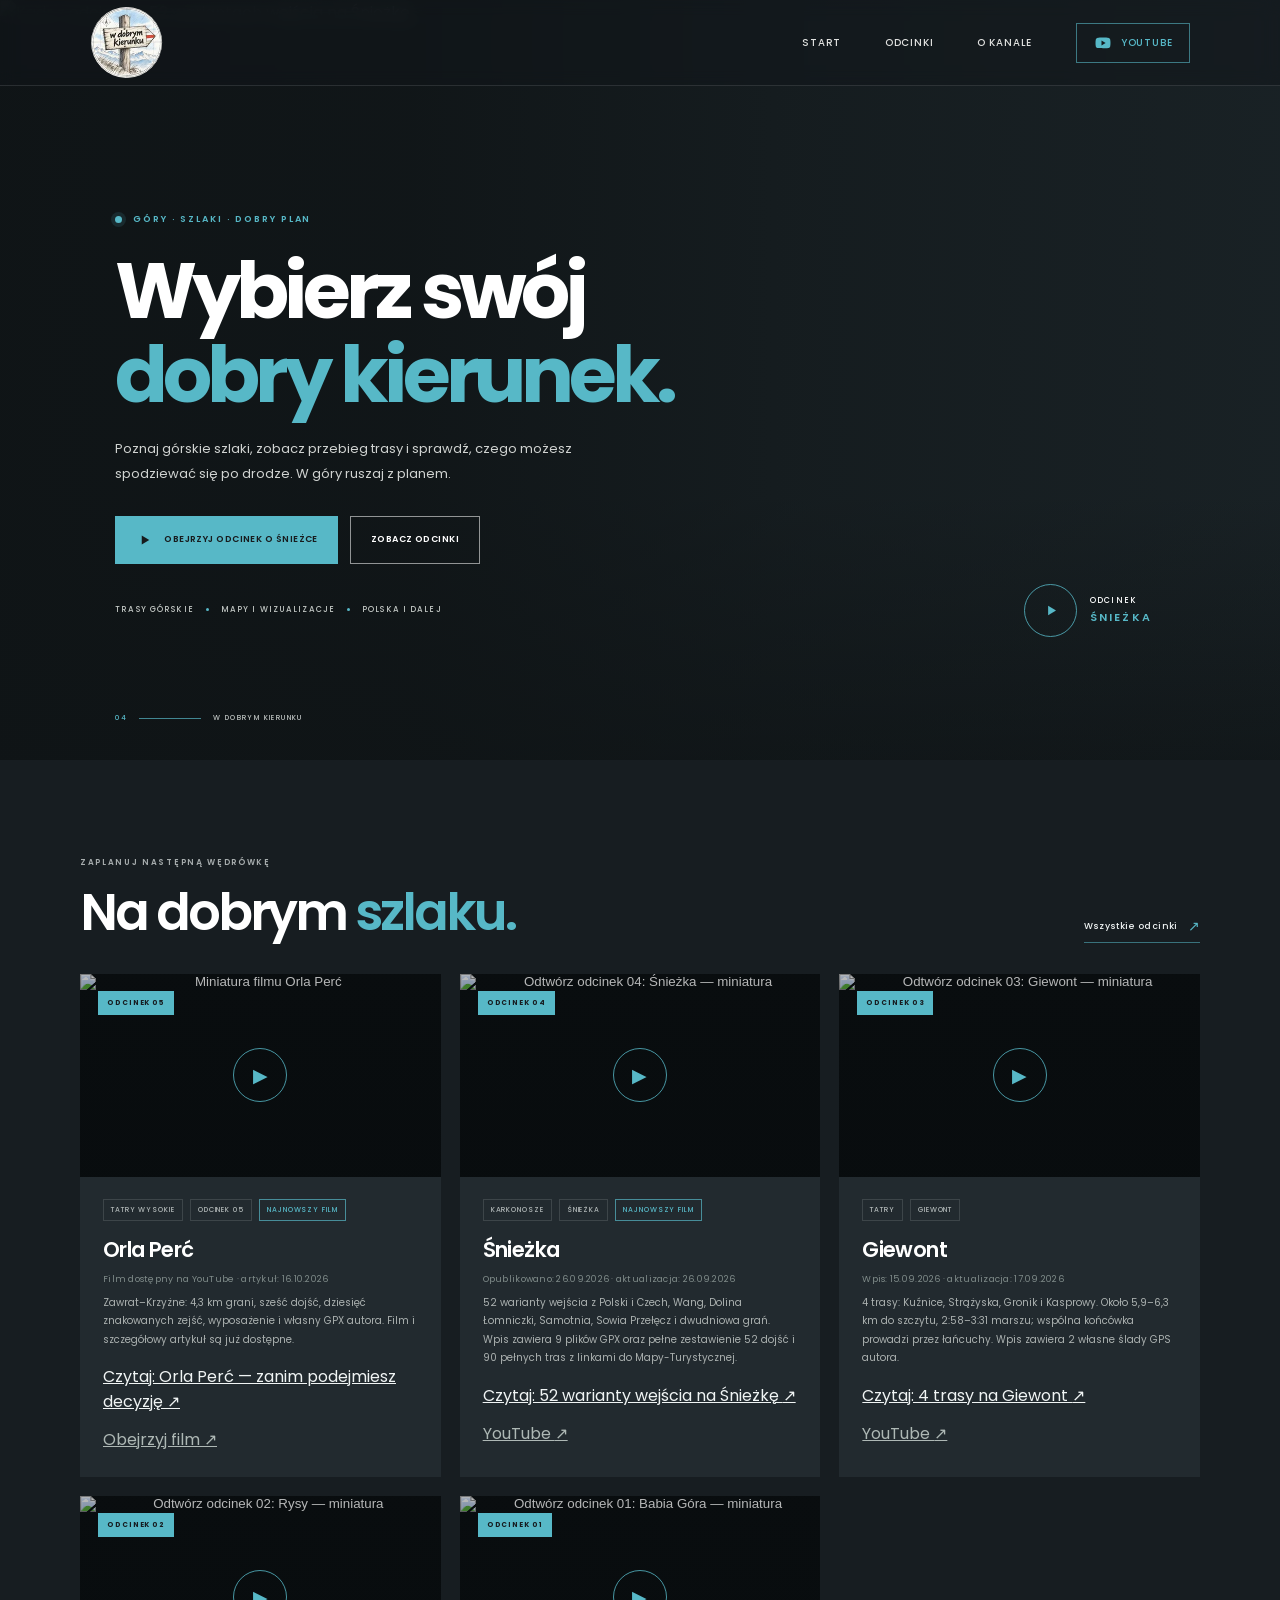
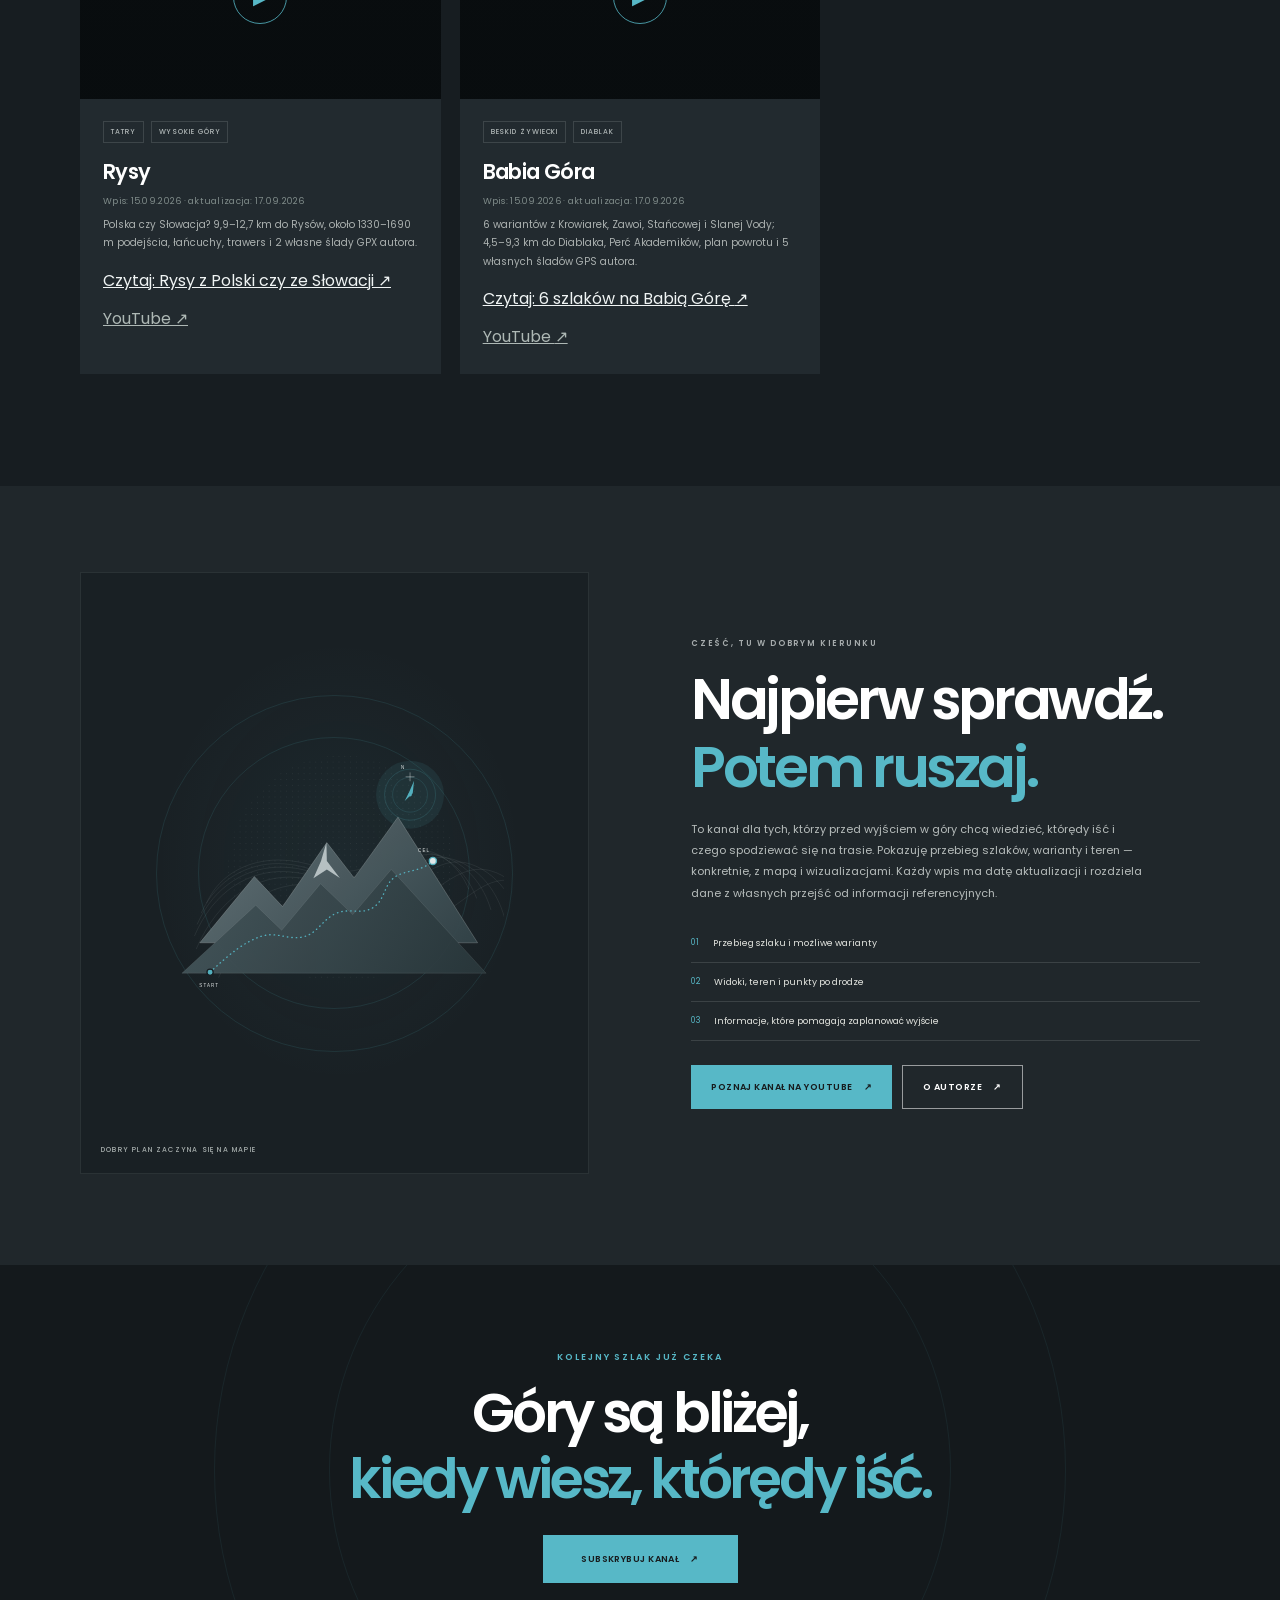
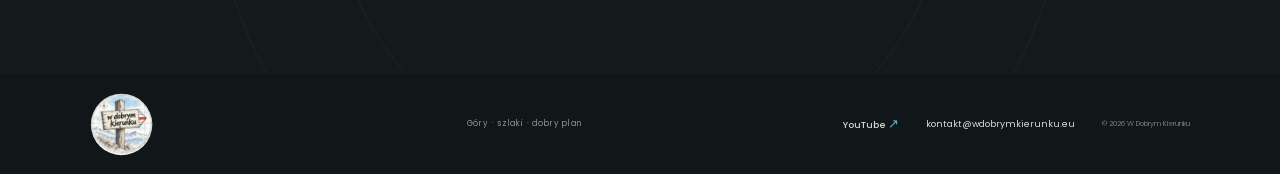
==== site/index.html @ 76eaa76d "Feature published Orla Perc episode on homepage" ====
<!doctype html>
<html lang="pl">
  <head>
    <meta charset="utf-8">
    <meta name="viewport" content="width=device-width, initial-scale=1">
    <meta name="theme-color" content="#171d21">
    <meta name="description" content="W Dobrym Kierunku: górskie szlaki, trasy, mapy 3D i praktyczne planowanie wejść na Babią Górę, Rysy, Giewont i Śnieżkę. Sprawdź czas, przewyższenie i trudność.">
    <meta property="og:type" content="website">
    <meta property="og:title" content="W Dobrym Kierunku — góry zaczynają się od dobrego planu">
    <meta property="og:description" content="Poznaj górskie trasy, zobacz je na mapie i wybierz swój dobry kierunek.">
    <meta property="og:url" content="https://wdobrymkierunku.eu/">
    <meta property="og:image" content="https://img.youtube.com/vi/NL8HK3iBAJo/maxresdefault.jpg">
    <meta property="og:site_name" content="W Dobrym Kierunku">
    <meta property="og:locale" content="pl_PL">
    <link rel="canonical" href="https://wdobrymkierunku.eu/">
    <title>W Dobrym Kierunku — szlaki i górskie trasy</title>
    <link rel="icon" href="assets/wdk-logo.webp" type="image/webp">
    <link rel="preconnect" href="https://fonts.googleapis.com">
    <link rel="preconnect" href="https://fonts.gstatic.com" crossorigin>
    <link href="https://fonts.googleapis.com/css2?family=Poppins:wght@400;500;600;700;800&display=swap" rel="stylesheet">
    <link rel="stylesheet" href="styles.css?v=article-seo-v8">
    <script type="application/ld+json">{"@context":"https://schema.org","@graph":[{"@type":"WebSite","@id":"https://wdobrymkierunku.eu/#website","url":"https://wdobrymkierunku.eu/","name":"W Dobrym Kierunku","description":"Górskie szlaki, trasy, mapy 3D i praktyczne planowanie wejść na Babią Górę, Rysy, Giewont i Śnieżkę.","inLanguage":"pl-PL","publisher":{"@id":"https://wdobrymkierunku.eu/#organization"}},{"@type":"Organization","@id":"https://wdobrymkierunku.eu/#organization","name":"W Dobrym Kierunku","url":"https://wdobrymkierunku.eu/","logo":{"@type":"ImageObject","url":"https://wdobrymkierunku.eu/assets/wdk-logo.webp","width":1200,"height":1200},"sameAs":["https://www.youtube.com/@w.dobrym.kierunku"]},{"@type":"WebPage","@id":"https://wdobrymkierunku.eu/#webpage","url":"https://wdobrymkierunku.eu/","name":"W Dobrym Kierunku — szlaki i górskie trasy","description":"Wybierz górski szlak, porównaj trasę i obejrzyj powiązany odcinek YouTube — od Babiej Góry po Śnieżkę.","inLanguage":"pl-PL","dateModified":"2026-10-16","isPartOf":{"@id":"https://wdobrymkierunku.eu/#website"},"about":{"@id":"https://wdobrymkierunku.eu/#organization"}},{"@type":"ItemList","@id":"https://wdobrymkierunku.eu/#episodes","name":"Odcinki i artykuły W Dobrym Kierunku","numberOfItems":5,"itemListOrder":"https://schema.org/ItemListOrderAscending","itemListElement":[{"@type":"ListItem","position":1,"url":"https://wdobrymkierunku.eu/odcinki/orla-perc.html","item":{"@type":"VideoObject","@id":"https://wdobrymkierunku.eu/odcinki/orla-perc.html#video","name":"Orla Perć – zanim podejmiesz decyzję","description":"Orla Perć od Zawratu do Krzyżnego: dojścia, trudności grani, zejścia i przygotowanie.","thumbnailUrl":"https://img.youtube.com/vi/4hKhfTYWHQ0/maxresdefault.jpg","embedUrl":"https://www.youtube-nocookie.com/embed/4hKhfTYWHQ0","contentUrl":"https://www.youtube.com/watch?v=4hKhfTYWHQ0","inLanguage":"pl-PL","publisher":{"@id":"https://wdobrymkierunku.eu/#organization"}}},{"@type":"ListItem","position":2,"url":"https://wdobrymkierunku.eu/odcinki/sniezka.html","item":{"@type":"VideoObject","@id":"https://wdobrymkierunku.eu/odcinki/sniezka.html#video","name":"Śnieżka: 52 warianty wejścia z Polski i Czech","description":"Porównanie 52 wariantów wejścia na Śnieżkę z Polski i Czech oraz dwudniowej grani ze Szklarskiej Poręby.","thumbnailUrl":"https://img.youtube.com/vi/NL8HK3iBAJo/maxresdefault.jpg","embedUrl":"https://www.youtube-nocookie.com/embed/NL8HK3iBAJo","contentUrl":"https://www.youtube.com/watch?v=NL8HK3iBAJo","uploadDate":"2026-09-26T08:00:21-07:00","inLanguage":"pl-PL","publisher":{"@id":"https://wdobrymkierunku.eu/#organization"}}},{"@type":"ListItem","position":3,"url":"https://wdobrymkierunku.eu/odcinki/giewont.html","item":{"@type":"VideoObject","@id":"https://wdobrymkierunku.eu/odcinki/giewont.html#video","name":"Giewont — cztery trasy na szczyt","description":"Porównanie wejść na Giewont z Kuźnic, Doliny Strążyskiej, Gronika i Kasprowego Wierchu.","thumbnailUrl":"https://img.youtube.com/vi/krOkwWOxbOk/maxresdefault.jpg","embedUrl":"https://www.youtube-nocookie.com/embed/krOkwWOxbOk","contentUrl":"https://www.youtube.com/watch?v=krOkwWOxbOk","uploadDate":"2026-09-12T05:05:16-07:00","inLanguage":"pl-PL","duration":"PT8M26S","publisher":{"@id":"https://wdobrymkierunku.eu/#organization"}}},{"@type":"ListItem","position":4,"url":"https://wdobrymkierunku.eu/odcinki/rysy.html","item":{"@type":"VideoObject","@id":"https://wdobrymkierunku.eu/odcinki/rysy.html#video","name":"Rysy z Polski czy ze Słowacji?","description":"Porównanie polskiego i słowackiego wejścia na Rysy, z łańcuchami, logistyką i trawersem.","thumbnailUrl":"https://img.youtube.com/vi/WBMHq4xDD6U/maxresdefault.jpg","embedUrl":"https://www.youtube-nocookie.com/embed/WBMHq4xDD6U","contentUrl":"https://www.youtube.com/watch?v=WBMHq4xDD6U","uploadDate":"2026-09-05T23:00:36-07:00","inLanguage":"pl-PL","duration":"PT9M8S","publisher":{"@id":"https://wdobrymkierunku.eu/#organization"}}},{"@type":"ListItem","position":5,"url":"https://wdobrymkierunku.eu/odcinki/babia-gora.html","item":{"@type":"VideoObject","@id":"https://wdobrymkierunku.eu/odcinki/babia-gora.html#video","name":"Babia Góra — sześć wejść na Diablak","description":"Porównanie sześciu wariantów wejścia na Babią Górę, z Percią Akademików, parkingami i śladami GPS.","thumbnailUrl":"https://img.youtube.com/vi/hs5wtevaPq4/maxresdefault.jpg","embedUrl":"https://www.youtube-nocookie.com/embed/hs5wtevaPq4","contentUrl":"https://www.youtube.com/watch?v=hs5wtevaPq4","uploadDate":"2026-08-28T23:42:47-07:00","inLanguage":"pl-PL","duration":"PT8M26S","publisher":{"@id":"https://wdobrymkierunku.eu/#organization"}}}]}]}</script>
    <link rel="alternate" type="text/plain" href="llms.txt" title="Informacje dla narzędzi AI">
    <link rel="alternate" type="application/atom+xml" href="https://wdobrymkierunku.eu/feed.xml" title="W Dobrym Kierunku — nowe wpisy">
</head>
  <body>
    <a class="skip-link" href="#main">Przejdź do treści</a>

    <header class="site-header">
      <a class="brand" href="#top" aria-label="W Dobrym Kierunku — strona główna">
        <img src="assets/wdk-logo.webp" width="74" height="74" alt="Logo W Dobrym Kierunku">
      </a>
      <nav class="main-nav" aria-label="Nawigacja główna">
        <a href="#top">Start</a>
        <a href="#odcinki">Odcinki</a>
        <a href="#o-kanale">O kanale</a>
        <a class="nav-cta" href="https://www.youtube.com/@w.dobrym.kierunku" target="_blank" rel="noopener noreferrer">
          <svg viewBox="0 0 24 24" aria-hidden="true"><path d="M21.6 7.2a2.9 2.9 0 0 0-2-2C17.8 4.7 12 4.7 12 4.7s-5.8 0-7.6.5a2.9 2.9 0 0 0-2 2A30.3 30.3 0 0 0 2 12a30.3 30.3 0 0 0 .4 4.8 2.9 2.9 0 0 0 2 2c1.8.5 7.6.5 7.6.5s5.8 0 7.6-.5a2.9 2.9 0 0 0 2-2A30.3 30.3 0 0 0 22 12a30.3 30.3 0 0 0-.4-4.8ZM10 15.2V8.8l5.5 3.2-5.5 3.2Z"/></svg>
          <span>YouTube</span>
        </a>
      </nav>
    </header>

    <main id="main">
      <section class="hero" id="top" aria-labelledby="hero-title">
        <img class="hero-image" src="https://img.youtube.com/vi/NL8HK3iBAJo/maxresdefault.jpg" width="1920" height="1080" alt="Kadr z odcinka o 52 wariantach wejścia na Śnieżkę" fetchpriority="high">
        <div class="hero-shade" aria-hidden="true"></div>
        <div class="hero-content">
          <p class="eyebrow"><span class="live-dot"></span> GÓRY · SZLAKI · DOBRY PLAN</p>
          <h1 id="hero-title">Wybierz swój<br><em>dobry kierunek.</em></h1>
          <p class="hero-copy">Poznaj górskie szlaki, zobacz przebieg trasy i sprawdź, czego możesz spodziewać się po drodze. W góry ruszaj z planem.</p>
          <div class="hero-actions">
            <a class="button button-primary" href="https://youtu.be/NL8HK3iBAJo" target="_blank" rel="noopener noreferrer">
              <svg viewBox="0 0 24 24" aria-hidden="true"><path d="m9 6 10 6-10 6V6Z"/></svg>
              Obejrzyj odcinek o Śnieżce
            </a>
            <a class="button button-outline" href="#odcinki">Zobacz odcinki</a>
          </div>
          <div class="hero-meta" aria-label="Tematy kanału">
            <span>TRASY GÓRSKIE</span><i></i><span>MAPY I WIZUALIZACJE</span><i></i><span>POLSKA I DALEJ</span>
          </div>
        </div>
        <a class="hero-watch" href="https://youtu.be/NL8HK3iBAJo" target="_blank" rel="noopener noreferrer" aria-label="Odtwórz odcinek o Śnieżce na YouTube">
          <span class="watch-ring"><svg viewBox="0 0 24 24" aria-hidden="true"><path d="m9 6 10 6-10 6V6Z"/></svg></span>
          <span>ODCINEK<br><strong>ŚNIEŻKA</strong></span>
        </a>
        <div class="hero-index"><span>04</span><b></b><span>W DOBRYM KIERUNKU</span></div>
      </section>

      <section class="episodes section-wrap" id="odcinki" aria-labelledby="episodes-title">
        <div class="section-heading">
          <div>
            <p class="eyebrow eyebrow-muted">ZAPLANUJ NASTĘPNĄ WĘDRÓWKĘ</p>
            <h2 id="episodes-title">Na dobrym <em>szlaku.</em></h2>
          </div>
          <a class="text-link" href="https://www.youtube.com/@w.dobrym.kierunku/videos" target="_blank" rel="noopener noreferrer">Wszystkie odcinki <span aria-hidden="true">↗</span></a>
        </div>
        <div class="episode-grid">
          <article class="episode-card">
            <div class="episode-player">
              <button class="video-poster" type="button" data-video-id="4hKhfTYWHQ0" aria-label="Odtwórz odcinek 05: Orla Perć"><img src="https://img.youtube.com/vi/4hKhfTYWHQ0/hqdefault.jpg" width="480" height="270" loading="lazy" alt="Miniatura filmu Orla Perć"><span class="video-poster-play" aria-hidden="true">▶</span></button><span class="episode-number">ODCINEK 05</span>
            </div>
            <div class="episode-info">
              <div class="episode-tags"><span>TATRY WYSOKIE</span><span>ODCINEK 05</span><span class="episode-new">NAJNOWSZY FILM</span></div>
              <h3>Orla Perć</h3>
              <p class="episode-date">Film dostępny na YouTube · artykuł: 16.10.2026</p>
              <p>Zawrat–Krzyżne: 4,3 km grani, sześć dojść, dziesięć znakowanych zejść, wyposażenie i własny GPX autora. Film i szczegółowy artykuł są już dostępne.</p>
              <div class="episode-links"><a href="odcinki/orla-perc.html">Czytaj: Orla Perć — zanim podejmiesz decyzję <span aria-hidden="true">↗</span></a><a class="episode-watch-link" href="https://youtu.be/4hKhfTYWHQ0" target="_blank" rel="noopener noreferrer">Obejrzyj film ↗</a></div>
            </div>
          </article>

<article class="episode-card">
            <div class="episode-player">
              <button class="video-poster" type="button" data-video-id="NL8HK3iBAJo" aria-label="Odtwórz odcinek 04: Śnieżka"><img src="https://img.youtube.com/vi/NL8HK3iBAJo/hqdefault.jpg" width="480" height="270" alt="Odtwórz odcinek 04: Śnieżka — miniatura"><span class="video-poster-play" aria-hidden="true">▶</span></button>
              <span class="episode-number">ODCINEK 04</span>
            </div>
            <div class="episode-info">
              <div class="episode-tags"><span>KARKONOSZE</span><span>ŚNIEŻKA</span><span class="episode-new">NAJNOWSZY FILM</span></div>
              <h3>Śnieżka</h3>
              <p class="episode-date">Opublikowano: 26.09.2026 · aktualizacja: 26.09.2026</p>
              <p>52 warianty wejścia z Polski i Czech, Wang, Dolina Łomniczki, Samotnia, Sowia Przełęcz i dwudniowa grań. Wpis zawiera 9 plików GPX oraz pełne zestawienie 52 dojść i 90 pełnych tras z linkami do Mapy-Turystycznej.</p>
              <div class="episode-links"><a href="odcinki/sniezka.html">Czytaj: 52 warianty wejścia na Śnieżkę <span aria-hidden="true">↗</span></a><a class="episode-watch-link" href="https://youtu.be/NL8HK3iBAJo" target="_blank" rel="noopener noreferrer">YouTube <span aria-hidden="true">↗</span></a></div>
            </div>
          </article>

          <article class="episode-card">
            <div class="episode-player">
              <button class="video-poster" type="button" data-video-id="krOkwWOxbOk" aria-label="Odtwórz odcinek 03: Giewont"><img src="https://img.youtube.com/vi/krOkwWOxbOk/hqdefault.jpg" width="480" height="270" alt="Odtwórz odcinek 03: Giewont — miniatura"><span class="video-poster-play" aria-hidden="true">▶</span></button>
              <span class="episode-number">ODCINEK 03</span>
            </div>
            <div class="episode-info">
              <div class="episode-tags"><span>TATRY</span><span>GIEWONT</span></div>
              <h3>Giewont</h3>
              <p class="episode-date">Wpis: 15.09.2026 · aktualizacja: 17.09.2026</p>
              <p>4 trasy: Kuźnice, Strążyska, Gronik i Kasprowy. Około 5,9–6,3 km do szczytu, 2:58–3:31 marszu; wspólna końcówka prowadzi przez łańcuchy. Wpis zawiera 2 własne ślady GPS autora.</p>
              <div class="episode-links"><a href="odcinki/giewont.html">Czytaj: 4 trasy na Giewont <span aria-hidden="true">↗</span></a><a class="episode-watch-link" href="https://youtu.be/krOkwWOxbOk" target="_blank" rel="noopener noreferrer">YouTube <span aria-hidden="true">↗</span></a></div>
            </div>
          </article>
          <article class="episode-card">
            <div class="episode-player">
              <button class="video-poster" type="button" data-video-id="WBMHq4xDD6U" aria-label="Odtwórz odcinek 02: Rysy"><img src="https://img.youtube.com/vi/WBMHq4xDD6U/hqdefault.jpg" width="480" height="270" alt="Odtwórz odcinek 02: Rysy — miniatura"><span class="video-poster-play" aria-hidden="true">▶</span></button>
              <span class="episode-number">ODCINEK 02</span>
            </div>
            <div class="episode-info">
              <div class="episode-tags"><span>TATRY</span><span>WYSOKIE GÓRY</span></div>
              <h3>Rysy</h3>
              <p class="episode-date">Wpis: 15.09.2026 · aktualizacja: 17.09.2026</p>
              <p>Polska czy Słowacja? 9,9–12,7 km do Rysów, około 1330–1690 m podejścia, łańcuchy, trawers i 2 własne ślady GPX autora.</p>
              <div class="episode-links"><a href="odcinki/rysy.html">Czytaj: Rysy z Polski czy ze Słowacji <span aria-hidden="true">↗</span></a><a class="episode-watch-link" href="https://youtu.be/WBMHq4xDD6U" target="_blank" rel="noopener noreferrer">YouTube <span aria-hidden="true">↗</span></a></div>
            </div>
          </article>
          <article class="episode-card">
            <div class="episode-player">
              <button class="video-poster" type="button" data-video-id="hs5wtevaPq4" aria-label="Odtwórz odcinek 01: Babia Góra"><img src="https://img.youtube.com/vi/hs5wtevaPq4/hqdefault.jpg" width="480" height="270" alt="Odtwórz odcinek 01: Babia Góra — miniatura"><span class="video-poster-play" aria-hidden="true">▶</span></button>
              <span class="episode-number">ODCINEK 01</span>
            </div>
            <div class="episode-info">
              <div class="episode-tags"><span>BESKID ŻYWIECKI</span><span>DIABLAK</span></div>
              <h3>Babia Góra</h3>
              <p class="episode-date">Wpis: 15.09.2026 · aktualizacja: 17.09.2026</p>
              <p>6 wariantów z Krowiarek, Zawoi, Stańcowej i Slanej Vody; 4,5–9,3 km do Diablaka, Perć Akademików, plan powrotu i 5 własnych śladów GPS autora.</p>
              <div class="episode-links"><a href="odcinki/babia-gora.html">Czytaj: 6 szlaków na Babią Górę <span aria-hidden="true">↗</span></a><a class="episode-watch-link" href="https://youtu.be/hs5wtevaPq4" target="_blank" rel="noopener noreferrer">YouTube <span aria-hidden="true">↗</span></a></div>
            </div>
          </article>
        </div>
      </section>

      <section class="about" id="o-kanale" aria-labelledby="about-title">
        <div class="about-inner section-wrap">
          <div class="about-art" aria-hidden="true">
            <img src="assets/hero-map.svg" width="600" height="600" alt="Schemat mapy górskiej z kierunkiem trasy">
            <span class="art-caption">DOBRY PLAN ZACZYNA SIĘ NA MAPIE</span>
          </div>
          <div class="about-copy">
            <p class="eyebrow eyebrow-muted">CZEŚĆ, TU W DOBRYM KIERUNKU</p>
            <h2 id="about-title">Najpierw sprawdź.<br><em>Potem ruszaj.</em></h2>
            <p>To kanał dla tych, którzy przed wyjściem w góry chcą wiedzieć, którędy iść i czego spodziewać się na trasie. Pokazuję przebieg szlaków, warianty i teren — konkretnie, z mapą i wizualizacjami. Każdy wpis ma datę aktualizacji i rozdziela dane z własnych przejść od informacji referencyjnych.</p>
            <ul class="about-points">
              <li><span>01</span> Przebieg szlaku i możliwe warianty</li>
              <li><span>02</span> Widoki, teren i punkty po drodze</li>
              <li><span>03</span> Informacje, które pomagają zaplanować wyjście</li>
            </ul>
            <div class="about-actions"><a class="button button-primary" href="https://www.youtube.com/@w.dobrym.kierunku" target="_blank" rel="noopener noreferrer">Poznaj kanał na YouTube <span aria-hidden="true">↗</span></a><a class="button button-outline" href="autor.html">O autorze <span aria-hidden="true">↗</span></a></div>
          </div>
        </div>
      </section>

      <section class="closing" aria-labelledby="closing-title">
        <div class="closing-inner">
          <p class="eyebrow">KOLEJNY SZLAK JUŻ CZEKA</p>
          <h2 id="closing-title">Góry są bliżej,<br><em>kiedy wiesz, którędy iść.</em></h2>
          <a class="button button-primary" href="https://www.youtube.com/@w.dobrym.kierunku" target="_blank" rel="noopener noreferrer">Subskrybuj kanał <span aria-hidden="true">↗</span></a>
        </div>
      </section>
    </main>

    <footer class="site-footer">
      <a class="brand brand-footer" href="#top" aria-label="W Dobrym Kierunku — do góry strony">
        <img src="assets/wdk-logo.webp" width="64" height="64" alt="Logo W Dobrym Kierunku">
      </a>
      <p>Góry · szlaki · dobry plan</p>
      <a class="footer-channel" href="https://www.youtube.com/@w.dobrym.kierunku" target="_blank" rel="noopener noreferrer">YouTube <span aria-hidden="true">↗</span></a>
      <a class="footer-contact" href="mailto:kontakt@wdobrymkierunku.eu">kontakt@wdobrymkierunku.eu</a>
      <span class="copyright">© 2026 W Dobrym Kierunku</span>
    </footer>
  <script>
document.querySelectorAll('.video-poster').forEach(function (poster) {
  poster.addEventListener('click', function () {
    var id = poster.getAttribute('data-video-id');
    var iframe = document.createElement('iframe');
    iframe.src = 'https://www.youtube-nocookie.com/embed/' + id + '?autoplay=1';
    iframe.title = poster.getAttribute('aria-label') || 'Odtwarzacz YouTube';
    iframe.loading = 'eager';
    iframe.referrerPolicy = 'strict-origin-when-cross-origin';
    iframe.allow = 'accelerometer; autoplay; clipboard-write; encrypted-media; gyroscope; picture-in-picture; web-share';
    iframe.allowFullscreen = true;
    poster.replaceWith(iframe);
    iframe.focus();
  });
});
</script>
</body>
</html>
---- site/styles.css ----
:root {
  color-scheme: dark;
  --night: #171d21;
  --night-soft: #1e252a;
  --night-card: #222a2f;
  --accent: #57B8C7;
  --accent-rgb: 87, 184, 199;
  --paper: #F0F4F4;
  --muted: #a3aaab;
  --line: rgba(240, 244, 244, .13);
  --font: 'Poppins', 'Avenir Next', Avenir, 'Segoe UI', Arial, sans-serif;
}

* { box-sizing: border-box; }
html { scroll-behavior: smooth; }
body { margin: 0; background: var(--night); color: var(--paper); font-family: var(--font); -webkit-font-smoothing: antialiased; }
a { color: inherit; }
svg { display: block; }
img { display: block; max-width: 100%; }
h1, h2, h3, p { margin-top: 0; }
.skip-link { position: absolute; z-index: 20; top: 10px; left: 10px; padding: 12px 16px; transform: translateY(-160%); background: var(--paper); color: var(--night); }
.skip-link:focus { transform: translateY(0); }
.site-header { position: absolute; z-index: 5; top: 0; right: 0; left: 0; display: flex; align-items: center; justify-content: space-between; height: 86px; padding: 0 clamp(24px, 7vw, 112px); border-bottom: 1px solid rgba(255,255,255,.11); background: rgba(18, 23, 26, .43); backdrop-filter: blur(8px); }
.brand { display: inline-flex; align-items: center; gap: 0; color: var(--paper); font-size: 10px; font-weight: 600; letter-spacing: .14em; line-height: 1.35; text-decoration: none; }
.brand img { width: 74px; height: 74px; object-fit: contain; clip-path: circle(48% at 50% 50%); }
.brand strong { display: block; color: var(--accent); font-size: 12px; letter-spacing: .17em; }
.main-nav { display: flex; align-items: center; gap: clamp(22px, 3.4vw, 53px); font-size: 10px; font-weight: 500; letter-spacing: .08em; text-transform: uppercase; }
.main-nav > a:not(.nav-cta) { color: #e0e1df; text-decoration: none; transition: color .18s ease; }
.main-nav > a:not(.nav-cta):hover, .footer-channel:hover { color: var(--accent); }
.nav-cta { display: inline-flex; min-height: 40px; align-items: center; justify-content: center; gap: 9px; padding: 0 17px; border: 1px solid rgba(var(--accent-rgb),.6); color: var(--accent); text-decoration: none; transition: color .18s ease, background .18s ease; }
.nav-cta:hover { background: var(--accent); color: var(--night); }
.nav-cta svg { width: 18px; fill: currentColor; }
.hero { position: relative; display: flex; min-height: min(760px, 100svh); align-items: center; overflow: hidden; padding: 130px clamp(24px, 9vw, 144px) 95px; background: #1b2428; }
.hero-image { position: absolute; inset: 0; width: 100%; height: 100%; object-fit: cover; object-position: center 43%; }
.hero-shade { position: absolute; inset: 0; background: linear-gradient(90deg, rgba(15,20,22,.97) 0%, rgba(15,20,22,.88) 32%, rgba(15,20,22,.48) 62%, rgba(15,20,22,.18) 100%), linear-gradient(0deg, rgba(15,20,22,.72) 0%, transparent 35%); }
.hero-content { position: relative; z-index: 1; width: min(670px, 76vw); padding-top: 33px; }
.eyebrow { display: flex; align-items: center; gap: 11px; margin: 0 0 21px; color: var(--accent); font-size: 9px; font-weight: 600; letter-spacing: .21em; line-height: 1.7; text-transform: uppercase; }
.live-dot { width: 7px; height: 7px; border-radius: 50%; background: var(--accent); box-shadow: 0 0 0 4px rgba(var(--accent-rgb),.13); }
.hero h1 { margin: 0 0 20px; color: #fff; font-size: clamp(46px, 6.1vw, 82px); font-weight: 700; letter-spacing: -.065em; line-height: 1.08; }
h1 em, h2 em { color: var(--accent); font-style: normal; }
.hero-copy { max-width: 500px; margin: 0; color: #d0d3d1; font-size: 13px; font-weight: 400; line-height: 1.9; }
.hero-actions { display: flex; flex-wrap: wrap; align-items: center; gap: 12px; margin-top: 29px; }
.button { display: inline-flex; min-height: 48px; align-items: center; justify-content: center; gap: 11px; padding: 0 20px; font-size: 9px; font-weight: 600; letter-spacing: .05em; text-decoration: none; text-transform: uppercase; transition: background .2s ease, color .2s ease, border-color .2s ease, transform .2s ease; }
.button:hover { transform: translateY(-2px); }
.button-primary { background: var(--accent); color: #171b1d; }
.button-primary:hover { background: #7CCDD6; }
.button svg { width: 18px; fill: currentColor; }
.button-outline { border: 1px solid rgba(255,255,255,.54); color: #fff; }
.button-outline:hover { border-color: var(--accent); color: var(--accent); }
.hero-meta { display: flex; flex-wrap: wrap; align-items: center; gap: 12px; margin-top: 40px; color: #c1c6c3; font-size: 8px; font-weight: 500; letter-spacing: .14em; }
.hero-meta i { width: 3px; height: 3px; border-radius: 50%; background: var(--accent); }
.hero-watch { position: absolute; z-index: 1; right: clamp(42px, 10vw, 158px); bottom: 123px; display: flex; align-items: center; gap: 13px; color: #fff; font-size: 8px; font-weight: 500; letter-spacing: .16em; line-height: 1.7; text-decoration: none; }
.hero-watch strong { color: var(--accent); font-size: 11px; font-weight: 600; letter-spacing: .2em; }
.watch-ring { display: grid; width: 53px; height: 53px; place-items: center; border: 1px solid rgba(var(--accent-rgb),.8); border-radius: 50%; color: var(--accent); transition: background .18s ease, color .18s ease; }
.hero-watch:hover .watch-ring { background: var(--accent); color: var(--night); }
.watch-ring svg { width: 19px; fill: currentColor; }
.hero-index { position: absolute; right: clamp(24px, 7vw, 112px); bottom: 37px; left: clamp(24px, 9vw, 144px); display: flex; align-items: center; gap: 12px; color: #bbc0be; font-size: 7px; font-weight: 500; letter-spacing: .2em; }
.hero-index span:first-child { color: var(--accent); }
.hero-index b { width: 62px; height: 1px; background: rgba(var(--accent-rgb),.7); }
.section-wrap { width: min(1120px, calc(100% - 48px)); margin: 0 auto; }
.episodes { padding-top: 96px; padding-bottom: 112px; }
.section-heading { display: flex; align-items: flex-end; justify-content: space-between; gap: 28px; margin-bottom: 31px; }
.eyebrow-muted { margin-bottom: 12px; color: #a7adae; font-size: 8px; }
.section-heading h2, .about-copy h2, .closing h2 { margin: 0; color: #fff; font-size: clamp(34px, 4vw, 54px); font-weight: 600; letter-spacing: -.06em; line-height: 1.2; }
.text-link { display: inline-flex; align-items: center; gap: 10px; padding-bottom: 5px; border-bottom: 1px solid rgba(var(--accent-rgb),.55); color: var(--paper); font-size: 9px; font-weight: 500; letter-spacing: .04em; text-decoration: none; white-space: nowrap; }
.text-link span { color: var(--accent); font-size: 14px; }
.episode-grid { display: grid; grid-template-columns: repeat(3, minmax(0, 1fr)); gap: 19px; }
.episode-card { overflow: hidden; background: var(--night-card); }
.episode-player { position: relative; overflow: hidden; aspect-ratio: 16 / 9; background: #090d0f; }
.episode-player iframe { position: absolute; inset: 0; width: 100%; height: 100%; border: 0; }
.episode-number { position: absolute; z-index: 1; top: 17px; left: 18px; padding: 7px 9px; background: var(--accent); color: var(--night); font-size: 7px; font-weight: 700; letter-spacing: .13em; pointer-events: none; }
.episode-info { padding: 22px 23px 25px; }
.episode-tags { display: flex; flex-wrap: wrap; gap: 7px; }
.episode-tags span { padding: 5px 7px; border: 1px solid var(--line); color: #aeb5b5; font-size: 7px; font-weight: 500; letter-spacing: .13em; }
.episode-info h3 { margin: 13px 0 6px; color: #fff; font-size: 21px; font-weight: 600; letter-spacing: -.03em; }
.episode-info p { max-width: 440px; margin: 0; color: #abb1b0; font-size: 10px; line-height: 1.85; }
.episode-info > a { display: inline-flex; align-items: center; gap: 7px; margin-top: 15px; color: var(--accent); font-size: 8px; font-weight: 600; letter-spacing: .11em; text-decoration: none; text-transform: uppercase; }
.episode-info > a span { font-size: 14px; }
.about { padding: 86px 0 91px; background: #20272b; }
.about-inner { display: grid; grid-template-columns: 1fr 1fr; align-items: center; gap: clamp(40px, 8vw, 112px); }
.about-art { position: relative; display: grid; min-height: 370px; place-items: center; overflow: hidden; border: 1px solid rgba(240,244,244,.08); background: radial-gradient(ellipse at 51% 48%, rgba(var(--accent-rgb),.06), transparent 50%), #192024; }
.about-art::before, .about-art::after { position: absolute; width: 355px; height: 355px; border: 1px solid rgba(var(--accent-rgb),.12); border-radius: 50%; content: ''; }
.about-art::after { width: 270px; height: 270px; }
.about-art img { position: relative; z-index: 1; width: min(82%, 340px); opacity: .94; }
.art-caption { position: absolute; z-index: 2; bottom: 18px; left: 20px; color: #a6adac; font-size: 7px; font-weight: 500; letter-spacing: .17em; }
.about-copy > .eyebrow { margin-bottom: 16px; }
.about-copy h2 { margin-bottom: 17px; font-size: clamp(36px, 4.4vw, 57px); }
.about-copy > p:not(.eyebrow) { max-width: 460px; margin: 0; color: #b6bcbb; font-size: 11px; line-height: 1.95; }
.about-points { display: grid; gap: 0; margin: 20px 0 24px; padding: 0; list-style: none; }
.about-points li { display: flex; align-items: center; gap: 13px; min-height: 39px; border-bottom: 1px solid var(--line); color: #e3e5e0; font-size: 9px; }
.about-points li span { color: var(--accent); font-size: 8px; letter-spacing: .1em; }
.about-copy .button { min-height: 44px; }
.closing { position: relative; overflow: hidden; padding: 85px 24px 91px; background: #14191c; text-align: center; }
.closing::before, .closing::after { position: absolute; top: 50%; left: 50%; width: min(850px, 90vw); height: min(850px, 90vw); border: 1px solid rgba(var(--accent-rgb),.08); border-radius: 50%; content: ''; transform: translate(-50%, -50%); }
.closing::after { width: min(620px, 70vw); height: min(620px, 70vw); }
.closing-inner { position: relative; z-index: 1; display: flex; flex-direction: column; align-items: center; }
.closing .eyebrow { justify-content: center; margin-bottom: 15px; }
.closing h2 { margin: 0 0 23px; font-size: clamp(34px, 4.3vw, 57px); }
.closing .button { min-width: 195px; }
.site-footer { display: grid; grid-template-columns: 1fr 1fr auto auto auto; align-items: center; gap: 27px; min-height: 97px; padding: 18px clamp(24px, 7vw, 112px); background: #111619; }
.brand-footer img { width: 64px; height: 64px; }

.brand-footer strong { font-size: 9px; }
.site-footer > p { margin: 0; color: #8d9595; font-size: 8px; letter-spacing: .1em; }
.footer-channel { color: #d9dcda; font-size: 9px; font-weight: 500; text-decoration: none; transition: color .18s ease; }
.footer-channel span { color: var(--accent); font-size: 13px; }
.footer-contact { color: #d9dcda; font-size: 9px; text-decoration: none; overflow-wrap: anywhere; transition: color .18s ease; }
.footer-contact:hover { color: var(--accent); }
.copyright { color: #727a7a; font-size: 7px; white-space: nowrap; }
:focus-visible { outline: 2px solid var(--accent); outline-offset: 4px; }

@media (max-width: 760px) {
  .site-header { height: 75px; padding-right: 22px; padding-left: 22px; }
  .brand { gap: 0; font-size: 0; }
  .brand img { width: 60px; height: 60px; }
  
  .main-nav { gap: 15px; font-size: 8px; }
  .nav-cta { min-height: 35px; gap: 5px; padding: 0 9px; }
  .nav-cta svg { width: 15px; }
  .hero { min-height: 690px; align-items: flex-end; padding: 130px 25px 108px; }
  .hero-image { object-position: 61% center; }
  .hero-shade { background: linear-gradient(90deg, rgba(15,20,22,.88), rgba(15,20,22,.25)), linear-gradient(0deg, rgba(15,20,22,.94) 0%, rgba(15,20,22,.65) 44%, rgba(15,20,22,.08) 100%); }
  .hero-content { width: 100%; padding-top: 0; }
  .hero h1 { font-size: clamp(43px, 10vw, 68px); }
  .hero-copy { max-width: 460px; font-size: 11px; }
  .hero-actions { margin-top: 23px; }
  .hero-meta { gap: 8px; margin-top: 29px; font-size: 6px; }
  .hero-watch { right: 28px; bottom: 83px; font-size: 6px; }
  .watch-ring { width: 43px; height: 43px; }
  .hero-index { right: 24px; bottom: 27px; left: 24px; }
  .episodes { padding-top: 71px; padding-bottom: 79px; }
  .episode-grid { grid-template-columns: repeat(2, minmax(0, 1fr)); gap: 15px; }
  .episode-info { padding: 17px 16px 20px; }
  .episode-info h3 { font-size: 18px; }
  .about { padding: 67px 0 72px; }
  .about-inner { grid-template-columns: .85fr 1.15fr; gap: 30px; }
  .about-art { min-height: 315px; }
  .site-footer { grid-template-columns: 1fr auto auto auto; gap: 14px; }
  .site-footer > p { display: none; }
}

@media (max-width: 560px) {
  .site-header { height: 69px; padding: 0 16px; }
  .brand { gap: 0; font-size: 0; }
  .brand img { width: 55px; height: 55px; }
  
  .main-nav { gap: 11px; font-size: 7px; letter-spacing: .03em; }
  .main-nav > a:nth-child(1) { display: none; }
  .nav-cta { min-height: 31px; padding: 0 7px; }
  .nav-cta svg { width: 13px; }
  .hero { min-height: 720px; padding: 125px 22px 123px; }
  .hero-image { object-position: 64% center; }
  .hero-shade { background: linear-gradient(90deg, rgba(15,20,22,.76), rgba(15,20,22,.24)), linear-gradient(0deg, rgba(15,20,22,.98) 0%, rgba(15,20,22,.72) 48%, rgba(15,20,22,.08) 100%); }
  .eyebrow { font-size: 7px; letter-spacing: .16em; }
  .hero h1 { font-size: clamp(40px, 12.5vw, 60px); }
  .hero-copy { font-size: 10px; line-height: 1.8; }
  .hero-actions { align-items: stretch; gap: 9px; }
  .button { min-height: 45px; padding: 0 12px; font-size: 7px; }
  .button-primary svg { width: 15px; }
  .hero-meta { max-width: 310px; gap: 7px; font-size: 6px; letter-spacing: .1em; }
  .hero-watch { right: auto; bottom: 77px; left: 22px; }
  .hero-index { left: 22px; font-size: 6px; }
  .section-wrap { width: calc(100% - 40px); }
  .section-heading { align-items: flex-start; flex-direction: column; gap: 16px; margin-bottom: 23px; }
  .section-heading h2, .about-copy h2 { font-size: 37px; }
  .episode-grid { grid-template-columns: 1fr; gap: 16px; }
  .episode-info { padding: 18px 19px 21px; }
  .episode-info p { font-size: 9px; }
  .about-inner { grid-template-columns: 1fr; gap: 34px; }
  .about-art { min-height: 280px; }
  .about-art img { width: min(70%, 280px); }
  .about-copy > p:not(.eyebrow) { font-size: 10px; }
  .about-points li { font-size: 8px; }
  .closing { padding: 68px 20px 72px; }
  .closing h2 { font-size: clamp(32px, 10vw, 45px); }
  .site-footer { grid-template-columns: 1fr auto; padding: 20px; }
  .footer-contact { grid-column: 1 / -1; }
  .footer-channel { grid-column: 2; grid-row: 1; justify-self: end; }
  .copyright { grid-column: 1 / -1; }
}

@media (prefers-reduced-motion: reduce) {
  html { scroll-behavior: auto; }
  *, *::before, *::after { transition-duration: .01ms !important; animation-duration: .01ms !important; animation-iteration-count: 1 !important; }
}

/* Professional episode articles */
.article-page .site-header{position:relative;background:#111719}
.article-hero{position:relative;display:flex;min-height:min(590px,72svh);align-items:flex-end;overflow:hidden;background-color:#141b1f;background-position:center;background-size:cover}
.article-hero::before{position:absolute;inset:0;content:'';background:linear-gradient(90deg,rgba(12,17,19,.95),rgba(12,17,19,.7) 46%,rgba(12,17,19,.18)),linear-gradient(0deg,rgba(12,17,19,.96),rgba(12,17,19,.2) 65%,rgba(12,17,19,.08))}
.article-hero-inner{position:relative;z-index:1;padding-top:75px;padding-bottom:68px}
.article-back{display:inline-flex;gap:8px;margin-bottom:29px;color:#dce2df;font-size:9px;letter-spacing:.08em;text-decoration:none;text-transform:uppercase}.article-back:hover{color:var(--accent)}
.article-hero h1{max-width:850px;margin:0 0 17px;color:#fff;font-size:clamp(39px,5.2vw,72px);font-weight:700;letter-spacing:-.065em;line-height:1.08}
.article-lead{max-width:730px;margin:0;color:#d5dbd8;font-size:16px;line-height:1.9}.article-meta{display:flex;flex-wrap:wrap;gap:9px;margin-top:26px}.article-meta span{padding:7px 10px;border:1px solid rgba(var(--accent-rgb),.45);color:var(--accent);font-size:8px;font-weight:600;letter-spacing:.12em;text-transform:uppercase}
.article-layout{display:grid;grid-template-columns:minmax(0,1fr) 270px;align-items:start;gap:clamp(34px,7vw,96px);padding-top:75px;padding-bottom:104px}
.article-body,.article-aside{min-width:0;max-width:100%}
.article-video{position:relative;overflow:hidden;aspect-ratio:16/9;margin-bottom:46px;background:#090d0f;box-shadow:0 18px 55px rgba(0,0,0,.22)}.article-video iframe{position:absolute;inset:0;width:100%;height:100%;border:0}
.article-kicker{margin:0 0 10px;color:var(--accent);font-size:9px;font-weight:600;letter-spacing:.18em;text-transform:uppercase}
.article-body h2{margin:50px 0 15px;color:#fff;font-size:clamp(26px,3vw,39px);font-weight:600;letter-spacing:-.045em;line-height:1.2}.article-body h2:first-of-type{margin-top:0}
.article-body h3{margin:26px 0 9px;color:#fff;font-size:19px;font-weight:600}.article-body p{color:#b8c0be;font-size:17px;line-height:1.8}.article-body strong{color:#edf1ed}.article-body a{color:var(--accent);text-decoration:underline;text-underline-offset:3px}.article-body a:hover{color:#89d6dc}.article-intro{color:#d5dcda!important;font-size:19px!important;line-height:1.75!important}
.article-figure{margin:34px 0 38px}.article-figure img{width:100%;max-height:500px;object-fit:cover;border:1px solid rgba(240,244,244,.1)}.article-figure figcaption{margin-top:9px;color:#7f8988;font-size:8px;line-height:1.6}
.article-note{margin:25px 0;padding:17px 19px;border-left:2px solid var(--accent);background:rgba(var(--accent-rgb),.08)}.article-note p{margin:0;color:#d6ddda;font-size:11px;line-height:1.8}
.route-table-wrap{overflow-x:auto;margin:24px 0 34px;border:1px solid var(--line)}.route-table{width:100%;min-width:980px;border-collapse:collapse}.route-table th,.route-table td{padding:13px 14px;border-bottom:1px solid var(--line);text-align:left;vertical-align:top;font-size:12px}.route-table th{color:var(--accent);font-size:9px;font-weight:600;letter-spacing:.12em;text-transform:uppercase}.route-table td{color:#c0c8c5;font-size:11px;line-height:1.65}.route-table tr:last-child td{border-bottom:0}.route-table td:first-child{color:#f1f4ef;font-weight:600}.route-table a{white-space:nowrap}
.link-grid{display:grid;grid-template-columns:repeat(2,minmax(0,1fr));gap:10px;margin:20px 0 31px}.link-card{display:block;padding:13px 15px;border:1px solid var(--line);color:#e0e5e1!important;font-size:10px;line-height:1.55;text-decoration:none!important;transition:border-color .18s ease,background .18s ease}.link-card:hover{border-color:rgba(var(--accent-rgb),.7);background:rgba(var(--accent-rgb),.07)}.link-card span{display:block;margin-top:3px;color:#8e9896;font-size:8px}
.article-aside{position:sticky;top:25px;padding:22px;border:1px solid var(--line);background:rgba(34,42,47,.72)}.article-aside h2{margin:0 0 17px;color:#fff;font-size:16px;font-weight:600}.article-aside h3{margin:25px 0 10px;color:var(--accent);font-size:8px;font-weight:600;letter-spacing:.15em;text-transform:uppercase}.aside-stat{display:flex;justify-content:space-between;gap:15px;padding:10px 0;border-bottom:1px solid var(--line);color:#aeb7b4;font-size:10px}.aside-stat strong{color:#eff3ef;font-size:11px;text-align:right}.article-aside nav{display:grid;gap:7px}.article-aside nav a{color:#bdc6c2;font-size:11px;line-height:1.5;text-decoration:none}.article-aside nav a:hover{color:var(--accent)}.article-next{display:flex;justify-content:space-between;gap:16px;padding-top:14px;color:var(--accent);font-size:9px;font-weight:600;letter-spacing:.07em;text-decoration:none;text-transform:uppercase}.article-credits{margin-top:48px;padding-top:23px;border-top:1px solid var(--line);color:#818b89;font-size:11px;line-height:1.8}
.episode-links{display:flex;flex-wrap:wrap;gap:13px;margin-top:15px}.episode-info .episode-links a{margin-top:0}.episode-links .episode-watch-link{color:#aeb8b5}
@media(max-width:860px){.article-layout{grid-template-columns:minmax(0,1fr)}.article-aside{position:static;order:-1}.article-aside nav{grid-template-columns:repeat(2,minmax(0,1fr))}}
@media(max-width:560px){.article-hero{min-height:610px}.article-hero-inner{padding-top:54px;padding-bottom:48px}.article-hero h1{font-size:39px}.article-lead{font-size:14px}.article-layout{width:calc(100% - 40px);padding-top:49px;padding-bottom:72px}.article-body h2{margin-top:39px;font-size:29px}.article-body p{font-size:16px;line-height:1.75}.article-intro{font-size:16px!important}.link-grid{grid-template-columns:1fr}.article-aside nav{grid-template-columns:1fr}.article-aside{padding:18px}.article-figure img{max-height:330px}.route-table{min-width:920px}}


/* SEO article UX: dates, status alerts, decision cards and FAQ */
.article-dates{display:flex;flex-wrap:wrap;gap:8px;margin:18px 0 35px;padding-bottom:18px;border-bottom:1px solid var(--line);color:#8f9a97;font-size:11px;line-height:1.5}
.article-dates span{display:inline-flex;align-items:center;gap:5px}
.article-dates span+span{padding-left:9px;border-left:1px solid var(--line)}
.article-alert{margin:0 0 32px;padding:18px 20px;border:1px solid rgba(246,190,78,.35);border-left:3px solid #f6be4e;background:rgba(246,190,78,.08);color:#e3e3d7}
.article-alert strong{color:#f6cf77}
.article-alert p{margin:0;color:#d9ddd2;font-size:15px;line-height:1.7}
.article-alert a{color:#f6cf77}
.decision-grid{display:grid;grid-template-columns:repeat(2,minmax(0,1fr));gap:10px;margin:20px 0 30px}
.decision-card{display:block;padding:16px 17px;border:1px solid var(--line);background:rgba(34,42,47,.55);color:#dce3df}
.decision-card strong{display:block;margin-bottom:6px;color:var(--accent);font-size:12px;font-weight:600;letter-spacing:.04em}
.decision-card span{display:block;color:#bdc6c2;font-size:12px;line-height:1.65}
.decision-card em{display:block;margin-top:7px;color:#899391;font-size:9px;font-style:normal;line-height:1.55}
.faq-list{display:grid;gap:8px;margin:20px 0 34px}
.faq-list details{border:1px solid var(--line);background:rgba(34,42,47,.48)}
.faq-list summary{cursor:pointer;padding:15px 17px;color:#e6ece8;font-size:15px;font-weight:600;list-style:none}
.faq-list summary::-webkit-details-marker{display:none}
.faq-list summary::after{float:right;color:var(--accent);content:'+';font-size:18px;font-weight:400;line-height:1}
.faq-list details[open] summary::after{content:'−'}
.faq-list details p{margin:0;padding:0 17px 16px;color:#b8c0be;font-size:15px;line-height:1.75}
.route-table caption{padding:13px 14px;border-bottom:1px solid var(--line);color:#8d9895;font-size:10px;line-height:1.6;text-align:left}
.table-scroll-note{margin:0 0 8px;color:#8f9a97;font-size:12px;line-height:1.5}
.article-body h2[id]{scroll-margin-top:24px}
@media(max-width:560px){
  .article-dates{display:grid;gap:6px;margin-bottom:27px;font-size:12px}
  .article-dates span+span{padding-left:0;border-left:0}
  .article-alert{padding:15px 16px}
  .article-alert p{font-size:15px}
  .decision-grid{grid-template-columns:1fr}
  .decision-card{padding:14px 15px}
  .decision-card strong{font-size:12px}
  .decision-card span{font-size:13px}
  .faq-list summary{font-size:15px}
  .faq-list details p{font-size:15px}
}

/* Trust, transcripts and author details */
.article-byline{margin:10px 0 0;color:#b4bfbb;font-size:12px;line-height:1.6}
.article-byline a{color:var(--accent);text-decoration:underline;text-underline-offset:3px}
.article-transcript-intro{color:#aeb9b5!important;font-size:14px!important;line-height:1.7!important}
.article-transcript{margin:20px 0 36px;border:1px solid var(--line);background:rgba(34,42,47,.45)}
.article-transcript summary{cursor:pointer;padding:16px 18px;color:#e7ede9;font-size:15px;font-weight:600;list-style:none}
.article-transcript summary::-webkit-details-marker{display:none}
.article-transcript summary::after{float:right;color:var(--accent);content:'+';font-size:20px;font-weight:400;line-height:1}
.article-transcript[open] summary::after{content:'−'}
.transcript-inner{padding:4px 19px 19px;border-top:1px solid var(--line)}
.transcript-inner h3{margin:23px 0 7px;color:var(--accent);font-size:15px;line-height:1.45}
.transcript-inner p{margin:0 0 12px;color:#bac3bf;font-size:14px;line-height:1.75}
.transcript-source{margin-top:22px!important;padding-top:15px;border-top:1px solid var(--line);color:#8e9995!important;font-size:12px!important}
.episode-date{margin:0 0 6px!important;color:#7f8b89!important;font-size:9px!important;letter-spacing:.03em}
.episode-new{border-color:rgba(var(--accent-rgb),.7)!important;color:var(--accent)!important}
.about-actions{display:flex;flex-wrap:wrap;gap:10px;margin-top:20px}
.gpx-grid{margin-top:16px}
.author-page .article-hero{background-image:linear-gradient(135deg,rgba(12,17,19,.96),rgba(28,48,53,.78))}
.author-page .article-lead{max-width:760px}
.author-page .article-body h2{margin-top:0}
.author-card{padding:25px;border:1px solid var(--line);background:rgba(34,42,47,.5)}
.author-card p{margin:0 0 14px}
@media(max-width:560px){
  .article-byline{font-size:11px}
  .article-transcript summary{font-size:14px}
  .transcript-inner{padding:2px 15px 16px}
  .transcript-inner h3{font-size:14px}
  .transcript-inner p{font-size:14px}
  .about-actions{align-items:stretch;flex-direction:column}
}

/* Homepage video performance: load the YouTube iframe after an intentional click */
.video-poster{position:absolute;z-index:0;inset:0;width:100%;height:100%;padding:0;border:0;background:#090d0f;cursor:pointer}
.video-poster img{display:block;width:100%;height:100%;object-fit:cover;opacity:.78;transition:opacity .2s ease,transform .25s ease}
.video-poster::after{position:absolute;inset:0;background:linear-gradient(0deg,rgba(8,12,14,.65),rgba(8,12,14,.08));content:''}
.video-poster-play{position:absolute;z-index:1;top:50%;left:50%;display:grid;width:54px;height:54px;place-items:center;border:1px solid rgba(var(--accent-rgb),.8);border-radius:50%;color:var(--accent);font-size:19px;transform:translate(-50%,-50%);transition:background .2s ease,color .2s ease}
.video-poster:hover img{opacity:.95;transform:scale(1.02)}
.video-poster:hover .video-poster-play{background:var(--accent);color:var(--night)}
.episode-article-poster{display:block;height:100%}
.episode-article-poster img{width:100%;height:100%;object-fit:cover}
.episode-article-poster:focus-visible{outline-offset:-4px}


/* SEO chapter links and related reading */
.transcript-inner h3{display:flex;align-items:baseline;gap:9px;flex-wrap:wrap}
.transcript-chapter-time{display:inline-block;color:var(--accent)!important;font-variant-numeric:tabular-nums;text-decoration:none!important;white-space:nowrap}
.transcript-chapter-time:hover{text-decoration:underline!important;text-underline-offset:3px}
.article-related{margin-top:52px;padding-top:6px;border-top:1px solid var(--line)}
.article-related h2{margin-top:32px!important}
.article-related .link-grid{margin-top:16px}
@media(max-width:560px){.transcript-inner h3{display:block}.transcript-chapter-time{margin-right:7px}.article-related{margin-top:42px}}
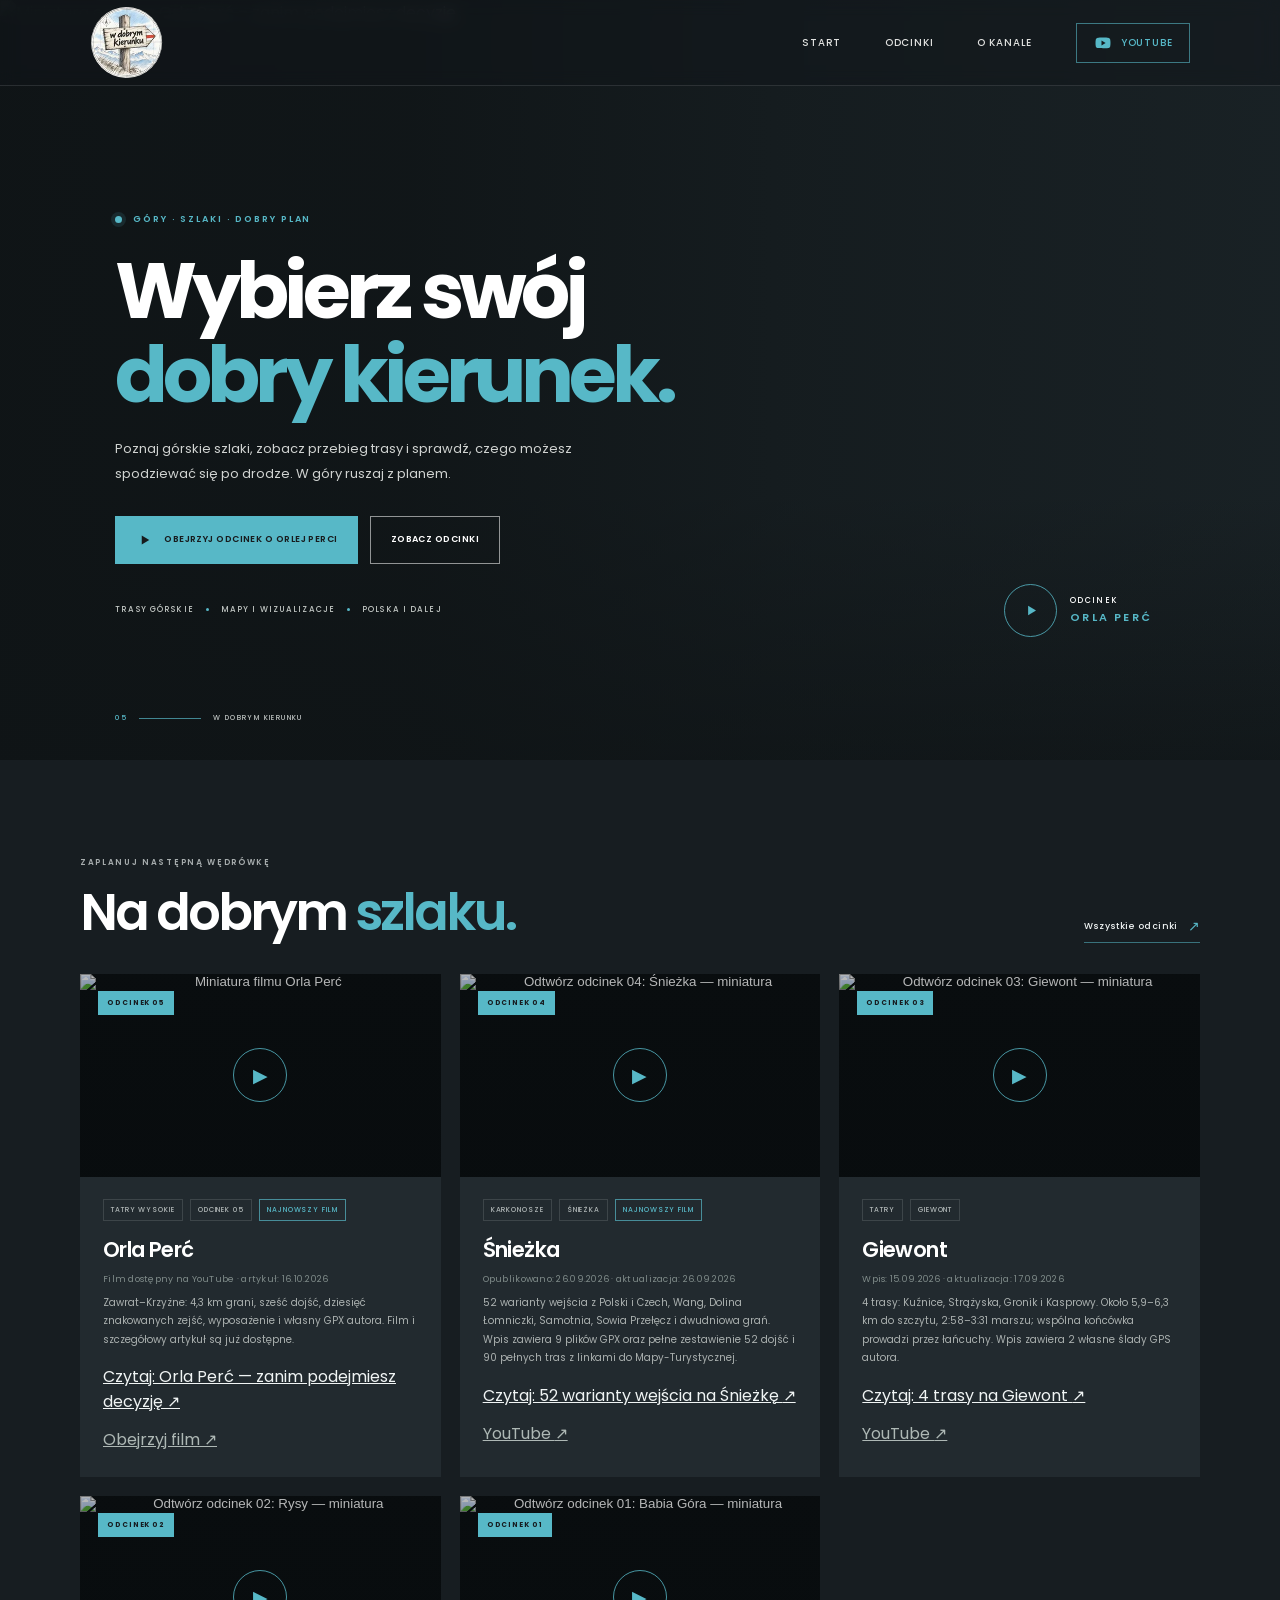
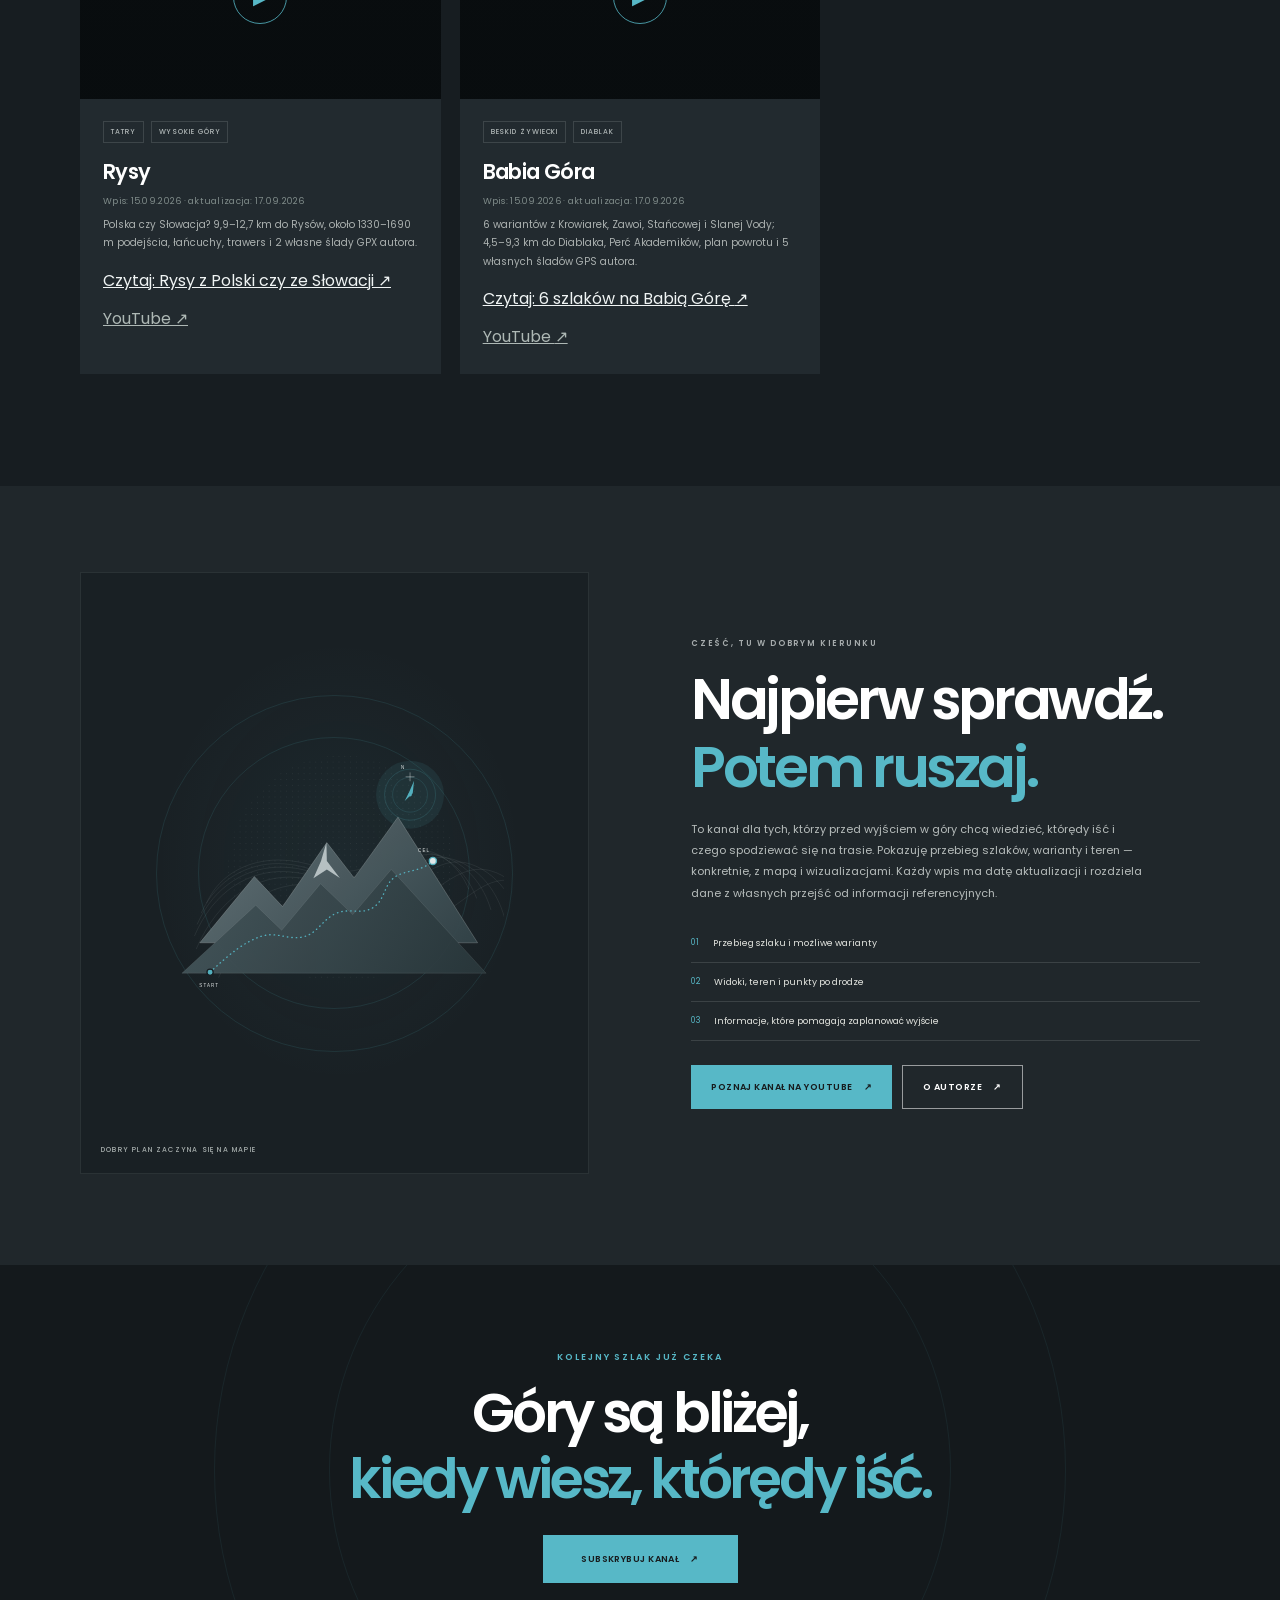
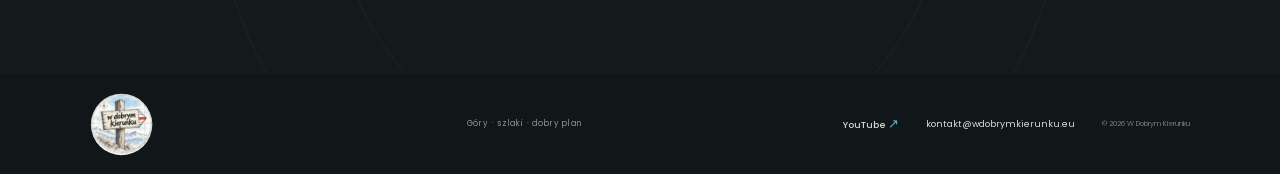
==== commit 5f1b7a8f: "Promote E05 Orla Perc in homepage hero" ====
--- a/site/index.html
+++ b/site/index.html
@@ -9,7 +9,7 @@
     <meta property="og:title" content="W Dobrym Kierunku — góry zaczynają się od dobrego planu">
     <meta property="og:description" content="Poznaj górskie trasy, zobacz je na mapie i wybierz swój dobry kierunek.">
     <meta property="og:url" content="https://wdobrymkierunku.eu/">
-    <meta property="og:image" content="https://img.youtube.com/vi/NL8HK3iBAJo/maxresdefault.jpg">
+    <meta property="og:image" content="https://img.youtube.com/vi/4hKhfTYWHQ0/maxresdefault.jpg">
     <meta property="og:site_name" content="W Dobrym Kierunku">
     <meta property="og:locale" content="pl_PL">
     <link rel="canonical" href="https://wdobrymkierunku.eu/">
@@ -19,7 +19,7 @@
     <link rel="preconnect" href="https://fonts.gstatic.com" crossorigin>
     <link href="https://fonts.googleapis.com/css2?family=Poppins:wght@400;500;600;700;800&display=swap" rel="stylesheet">
     <link rel="stylesheet" href="styles.css?v=article-seo-v8">
-    <script type="application/ld+json">{"@context":"https://schema.org","@graph":[{"@type":"WebSite","@id":"https://wdobrymkierunku.eu/#website","url":"https://wdobrymkierunku.eu/","name":"W Dobrym Kierunku","description":"Górskie szlaki, trasy, mapy 3D i praktyczne planowanie wejść na Babią Górę, Rysy, Giewont i Śnieżkę.","inLanguage":"pl-PL","publisher":{"@id":"https://wdobrymkierunku.eu/#organization"}},{"@type":"Organization","@id":"https://wdobrymkierunku.eu/#organization","name":"W Dobrym Kierunku","url":"https://wdobrymkierunku.eu/","logo":{"@type":"ImageObject","url":"https://wdobrymkierunku.eu/assets/wdk-logo.webp","width":1200,"height":1200},"sameAs":["https://www.youtube.com/@w.dobrym.kierunku"]},{"@type":"WebPage","@id":"https://wdobrymkierunku.eu/#webpage","url":"https://wdobrymkierunku.eu/","name":"W Dobrym Kierunku — szlaki i górskie trasy","description":"Wybierz górski szlak, porównaj trasę i obejrzyj powiązany odcinek YouTube — od Babiej Góry po Śnieżkę.","inLanguage":"pl-PL","dateModified":"2026-10-16","isPartOf":{"@id":"https://wdobrymkierunku.eu/#website"},"about":{"@id":"https://wdobrymkierunku.eu/#organization"}},{"@type":"ItemList","@id":"https://wdobrymkierunku.eu/#episodes","name":"Odcinki i artykuły W Dobrym Kierunku","numberOfItems":5,"itemListOrder":"https://schema.org/ItemListOrderAscending","itemListElement":[{"@type":"ListItem","position":1,"url":"https://wdobrymkierunku.eu/odcinki/orla-perc.html","item":{"@type":"VideoObject","@id":"https://wdobrymkierunku.eu/odcinki/orla-perc.html#video","name":"Orla Perć – zanim podejmiesz decyzję","description":"Orla Perć od Zawratu do Krzyżnego: dojścia, trudności grani, zejścia i przygotowanie.","thumbnailUrl":"https://img.youtube.com/vi/4hKhfTYWHQ0/maxresdefault.jpg","embedUrl":"https://www.youtube-nocookie.com/embed/4hKhfTYWHQ0","contentUrl":"https://www.youtube.com/watch?v=4hKhfTYWHQ0","inLanguage":"pl-PL","publisher":{"@id":"https://wdobrymkierunku.eu/#organization"}}},{"@type":"ListItem","position":2,"url":"https://wdobrymkierunku.eu/odcinki/sniezka.html","item":{"@type":"VideoObject","@id":"https://wdobrymkierunku.eu/odcinki/sniezka.html#video","name":"Śnieżka: 52 warianty wejścia z Polski i Czech","description":"Porównanie 52 wariantów wejścia na Śnieżkę z Polski i Czech oraz dwudniowej grani ze Szklarskiej Poręby.","thumbnailUrl":"https://img.youtube.com/vi/NL8HK3iBAJo/maxresdefault.jpg","embedUrl":"https://www.youtube-nocookie.com/embed/NL8HK3iBAJo","contentUrl":"https://www.youtube.com/watch?v=NL8HK3iBAJo","uploadDate":"2026-09-26T08:00:21-07:00","inLanguage":"pl-PL","publisher":{"@id":"https://wdobrymkierunku.eu/#organization"}}},{"@type":"ListItem","position":3,"url":"https://wdobrymkierunku.eu/odcinki/giewont.html","item":{"@type":"VideoObject","@id":"https://wdobrymkierunku.eu/odcinki/giewont.html#video","name":"Giewont — cztery trasy na szczyt","description":"Porównanie wejść na Giewont z Kuźnic, Doliny Strążyskiej, Gronika i Kasprowego Wierchu.","thumbnailUrl":"https://img.youtube.com/vi/krOkwWOxbOk/maxresdefault.jpg","embedUrl":"https://www.youtube-nocookie.com/embed/krOkwWOxbOk","contentUrl":"https://www.youtube.com/watch?v=krOkwWOxbOk","uploadDate":"2026-09-12T05:05:16-07:00","inLanguage":"pl-PL","duration":"PT8M26S","publisher":{"@id":"https://wdobrymkierunku.eu/#organization"}}},{"@type":"ListItem","position":4,"url":"https://wdobrymkierunku.eu/odcinki/rysy.html","item":{"@type":"VideoObject","@id":"https://wdobrymkierunku.eu/odcinki/rysy.html#video","name":"Rysy z Polski czy ze Słowacji?","description":"Porównanie polskiego i słowackiego wejścia na Rysy, z łańcuchami, logistyką i trawersem.","thumbnailUrl":"https://img.youtube.com/vi/WBMHq4xDD6U/maxresdefault.jpg","embedUrl":"https://www.youtube-nocookie.com/embed/WBMHq4xDD6U","contentUrl":"https://www.youtube.com/watch?v=WBMHq4xDD6U","uploadDate":"2026-09-05T23:00:36-07:00","inLanguage":"pl-PL","duration":"PT9M8S","publisher":{"@id":"https://wdobrymkierunku.eu/#organization"}}},{"@type":"ListItem","position":5,"url":"https://wdobrymkierunku.eu/odcinki/babia-gora.html","item":{"@type":"VideoObject","@id":"https://wdobrymkierunku.eu/odcinki/babia-gora.html#video","name":"Babia Góra — sześć wejść na Diablak","description":"Porównanie sześciu wariantów wejścia na Babią Górę, z Percią Akademików, parkingami i śladami GPS.","thumbnailUrl":"https://img.youtube.com/vi/hs5wtevaPq4/maxresdefault.jpg","embedUrl":"https://www.youtube-nocookie.com/embed/hs5wtevaPq4","contentUrl":"https://www.youtube.com/watch?v=hs5wtevaPq4","uploadDate":"2026-08-28T23:42:47-07:00","inLanguage":"pl-PL","duration":"PT8M26S","publisher":{"@id":"https://wdobrymkierunku.eu/#organization"}}}]}]}</script>
+    <script type="application/ld+json">{"@context":"https://schema.org","@graph":[{"@type":"WebSite","@id":"https://wdobrymkierunku.eu/#website","url":"https://wdobrymkierunku.eu/","name":"W Dobrym Kierunku","description":"Górskie szlaki, trasy, mapy 3D i praktyczne planowanie wejść na Babią Górę, Rysy, Giewont i Śnieżkę.","inLanguage":"pl-PL","publisher":{"@id":"https://wdobrymkierunku.eu/#organization"}},{"@type":"Organization","@id":"https://wdobrymkierunku.eu/#organization","name":"W Dobrym Kierunku","url":"https://wdobrymkierunku.eu/","logo":{"@type":"ImageObject","url":"https://wdobrymkierunku.eu/assets/wdk-logo.webp","width":1200,"height":1200},"sameAs":["https://www.youtube.com/@w.dobrym.kierunku"]},{"@type":"WebPage","@id":"https://wdobrymkierunku.eu/#webpage","url":"https://wdobrymkierunku.eu/","name":"W Dobrym Kierunku — szlaki i górskie trasy","description":"Wybierz górski szlak, porównaj trasę i obejrzyj powiązany odcinek YouTube — od Babiej Góry po Śnieżkę.","inLanguage":"pl-PL","dateModified":"2026-10-16","isPartOf":{"@id":"https://wdobrymkierunku.eu/#website"},"about":{"@id":"https://wdobrymkierunku.eu/#organization"}},{"@type":"ItemList","@id":"https://wdobrymkierunku.eu/#episodes","name":"Odcinki i artykuły W Dobrym Kierunku","numberOfItems":5,"itemListOrder":"https://schema.org/ItemListOrderAscending","itemListElement":[{"@type":"ListItem","position":1,"url":"https://wdobrymkierunku.eu/odcinki/orla-perc.html","item":{"@type":"VideoObject","@id":"https://wdobrymkierunku.eu/odcinki/orla-perc.html#video","name":"Orla Perć – zanim podejmiesz decyzję","description":"Orla Perć od Zawratu do Krzyżnego: dojścia, trudności grani, zejścia i przygotowanie.","thumbnailUrl":"https://img.youtube.com/vi/4hKhfTYWHQ0/maxresdefault.jpg","embedUrl":"https://www.youtube-nocookie.com/embed/4hKhfTYWHQ0","contentUrl":"https://www.youtube.com/watch?v=4hKhfTYWHQ0","inLanguage":"pl-PL","publisher":{"@id":"https://wdobrymkierunku.eu/#organization"}}},{"@type":"ListItem","position":2,"url":"https://wdobrymkierunku.eu/odcinki/sniezka.html","item":{"@type":"VideoObject","@id":"https://wdobrymkierunku.eu/odcinki/sniezka.html#video","name":"Śnieżka: 52 warianty wejścia z Polski i Czech","description":"Porównanie 52 wariantów wejścia na Śnieżkę z Polski i Czech oraz dwudniowej grani ze Szklarskiej Poręby.","thumbnailUrl":"https://img.youtube.com/vi/4hKhfTYWHQ0/maxresdefault.jpg","embedUrl":"https://www.youtube-nocookie.com/embed/NL8HK3iBAJo","contentUrl":"https://www.youtube.com/watch?v=NL8HK3iBAJo","uploadDate":"2026-09-26T08:00:21-07:00","inLanguage":"pl-PL","publisher":{"@id":"https://wdobrymkierunku.eu/#organization"}}},{"@type":"ListItem","position":3,"url":"https://wdobrymkierunku.eu/odcinki/giewont.html","item":{"@type":"VideoObject","@id":"https://wdobrymkierunku.eu/odcinki/giewont.html#video","name":"Giewont — cztery trasy na szczyt","description":"Porównanie wejść na Giewont z Kuźnic, Doliny Strążyskiej, Gronika i Kasprowego Wierchu.","thumbnailUrl":"https://img.youtube.com/vi/krOkwWOxbOk/maxresdefault.jpg","embedUrl":"https://www.youtube-nocookie.com/embed/krOkwWOxbOk","contentUrl":"https://www.youtube.com/watch?v=krOkwWOxbOk","uploadDate":"2026-09-12T05:05:16-07:00","inLanguage":"pl-PL","duration":"PT8M26S","publisher":{"@id":"https://wdobrymkierunku.eu/#organization"}}},{"@type":"ListItem","position":4,"url":"https://wdobrymkierunku.eu/odcinki/rysy.html","item":{"@type":"VideoObject","@id":"https://wdobrymkierunku.eu/odcinki/rysy.html#video","name":"Rysy z Polski czy ze Słowacji?","description":"Porównanie polskiego i słowackiego wejścia na Rysy, z łańcuchami, logistyką i trawersem.","thumbnailUrl":"https://img.youtube.com/vi/WBMHq4xDD6U/maxresdefault.jpg","embedUrl":"https://www.youtube-nocookie.com/embed/WBMHq4xDD6U","contentUrl":"https://www.youtube.com/watch?v=WBMHq4xDD6U","uploadDate":"2026-09-05T23:00:36-07:00","inLanguage":"pl-PL","duration":"PT9M8S","publisher":{"@id":"https://wdobrymkierunku.eu/#organization"}}},{"@type":"ListItem","position":5,"url":"https://wdobrymkierunku.eu/odcinki/babia-gora.html","item":{"@type":"VideoObject","@id":"https://wdobrymkierunku.eu/odcinki/babia-gora.html#video","name":"Babia Góra — sześć wejść na Diablak","description":"Porównanie sześciu wariantów wejścia na Babią Górę, z Percią Akademików, parkingami i śladami GPS.","thumbnailUrl":"https://img.youtube.com/vi/hs5wtevaPq4/maxresdefault.jpg","embedUrl":"https://www.youtube-nocookie.com/embed/hs5wtevaPq4","contentUrl":"https://www.youtube.com/watch?v=hs5wtevaPq4","uploadDate":"2026-08-28T23:42:47-07:00","inLanguage":"pl-PL","duration":"PT8M26S","publisher":{"@id":"https://wdobrymkierunku.eu/#organization"}}}]}]}</script>
     <link rel="alternate" type="text/plain" href="llms.txt" title="Informacje dla narzędzi AI">
     <link rel="alternate" type="application/atom+xml" href="https://wdobrymkierunku.eu/feed.xml" title="W Dobrym Kierunku — nowe wpisy">
 </head>
@@ -43,16 +43,16 @@
 
     <main id="main">
       <section class="hero" id="top" aria-labelledby="hero-title">
-        <img class="hero-image" src="https://img.youtube.com/vi/NL8HK3iBAJo/maxresdefault.jpg" width="1920" height="1080" alt="Kadr z odcinka o 52 wariantach wejścia na Śnieżkę" fetchpriority="high">
+        <img class="hero-image" src="https://img.youtube.com/vi/4hKhfTYWHQ0/maxresdefault.jpg" width="1920" height="1080" alt="Miniatura odcinka Orla Perć – zanim podejmiesz decyzję" fetchpriority="high">
         <div class="hero-shade" aria-hidden="true"></div>
         <div class="hero-content">
           <p class="eyebrow"><span class="live-dot"></span> GÓRY · SZLAKI · DOBRY PLAN</p>
           <h1 id="hero-title">Wybierz swój<br><em>dobry kierunek.</em></h1>
           <p class="hero-copy">Poznaj górskie szlaki, zobacz przebieg trasy i sprawdź, czego możesz spodziewać się po drodze. W góry ruszaj z planem.</p>
           <div class="hero-actions">
-            <a class="button button-primary" href="https://youtu.be/NL8HK3iBAJo" target="_blank" rel="noopener noreferrer">
+            <a class="button button-primary" href="https://youtu.be/4hKhfTYWHQ0" target="_blank" rel="noopener noreferrer">
               <svg viewBox="0 0 24 24" aria-hidden="true"><path d="m9 6 10 6-10 6V6Z"/></svg>
-              Obejrzyj odcinek o Śnieżce
+              Obejrzyj odcinek o Orlej Perci
             </a>
             <a class="button button-outline" href="#odcinki">Zobacz odcinki</a>
           </div>
@@ -60,11 +60,11 @@
             <span>TRASY GÓRSKIE</span><i></i><span>MAPY I WIZUALIZACJE</span><i></i><span>POLSKA I DALEJ</span>
           </div>
         </div>
-        <a class="hero-watch" href="https://youtu.be/NL8HK3iBAJo" target="_blank" rel="noopener noreferrer" aria-label="Odtwórz odcinek o Śnieżce na YouTube">
+        <a class="hero-watch" href="https://youtu.be/4hKhfTYWHQ0" target="_blank" rel="noopener noreferrer" aria-label="Odtwórz odcinek o Orlej Perci na YouTube">
           <span class="watch-ring"><svg viewBox="0 0 24 24" aria-hidden="true"><path d="m9 6 10 6-10 6V6Z"/></svg></span>
-          <span>ODCINEK<br><strong>ŚNIEŻKA</strong></span>
+          <span>ODCINEK<br><strong>ORLA PERĆ</strong></span>
         </a>
-        <div class="hero-index"><span>04</span><b></b><span>W DOBRYM KIERUNKU</span></div>
+        <div class="hero-index"><span>05</span><b></b><span>W DOBRYM KIERUNKU</span></div>
       </section>
 
       <section class="episodes section-wrap" id="odcinki" aria-labelledby="episodes-title">
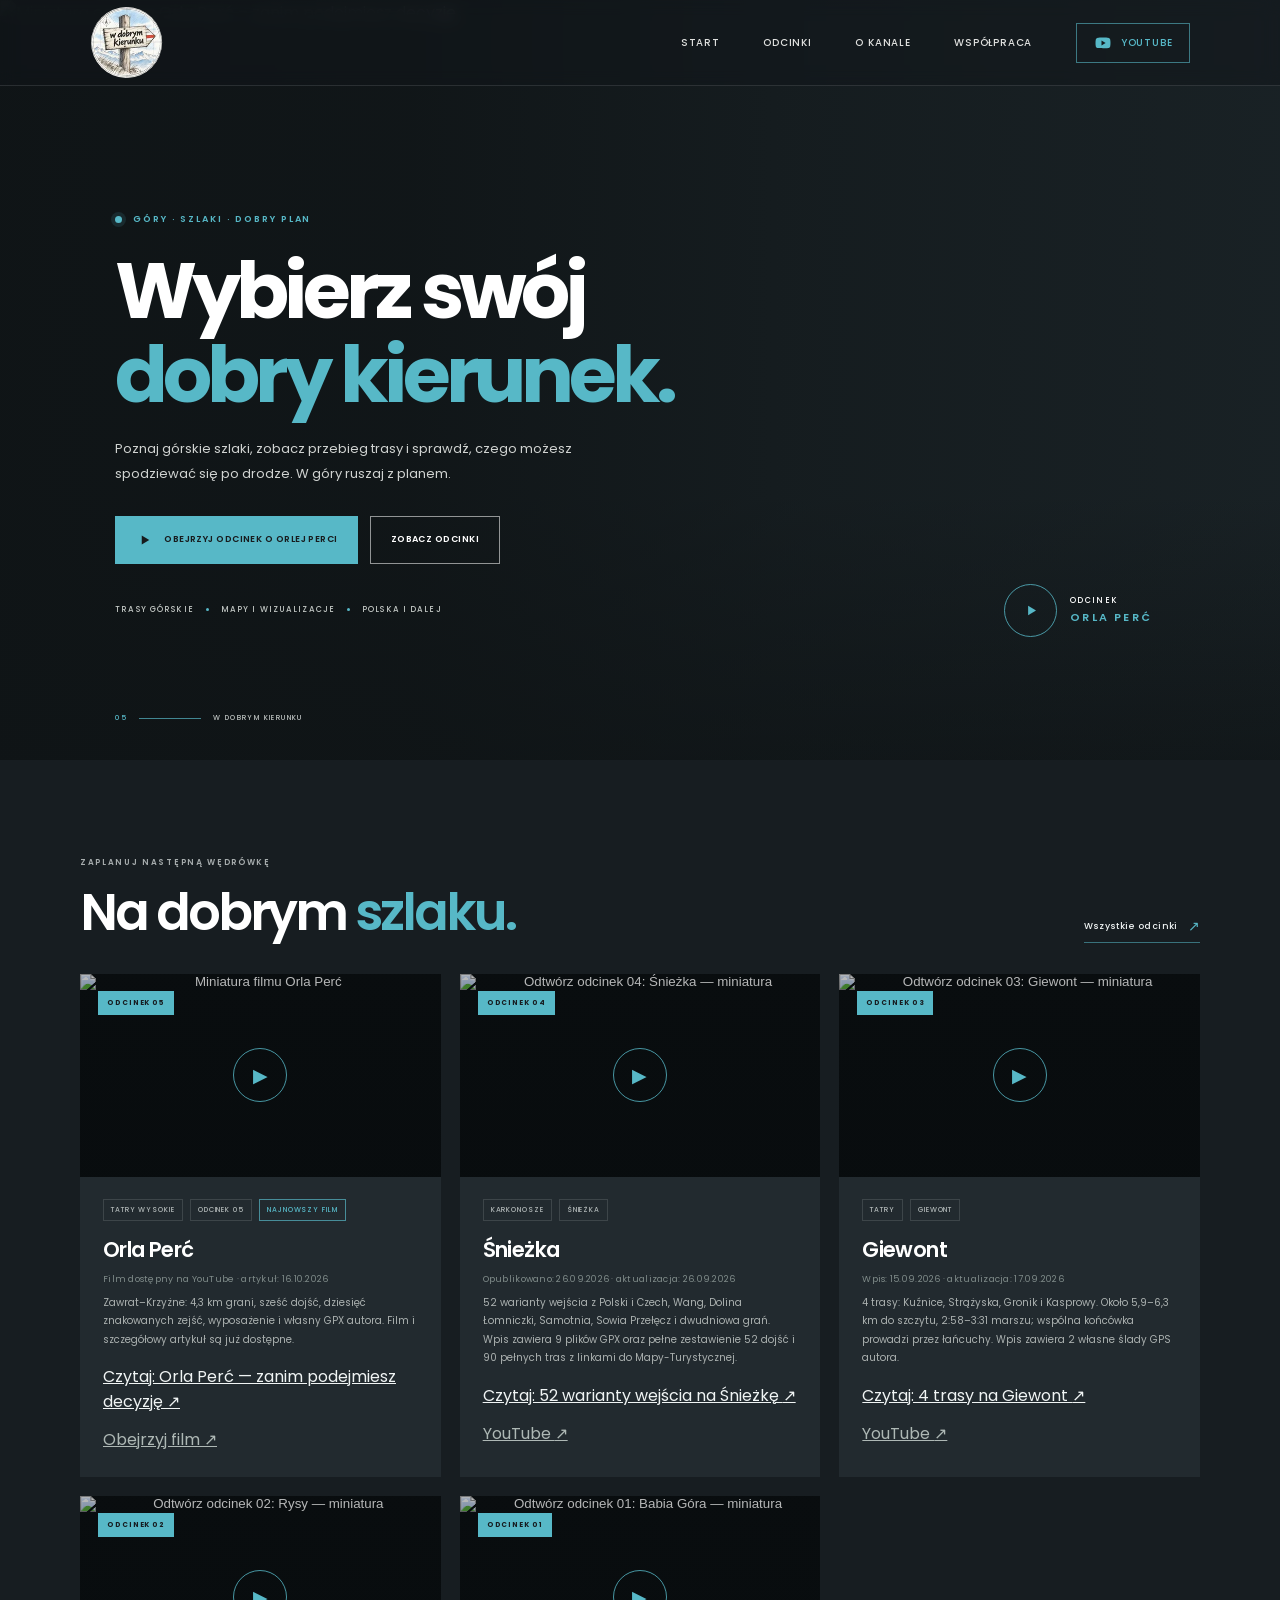
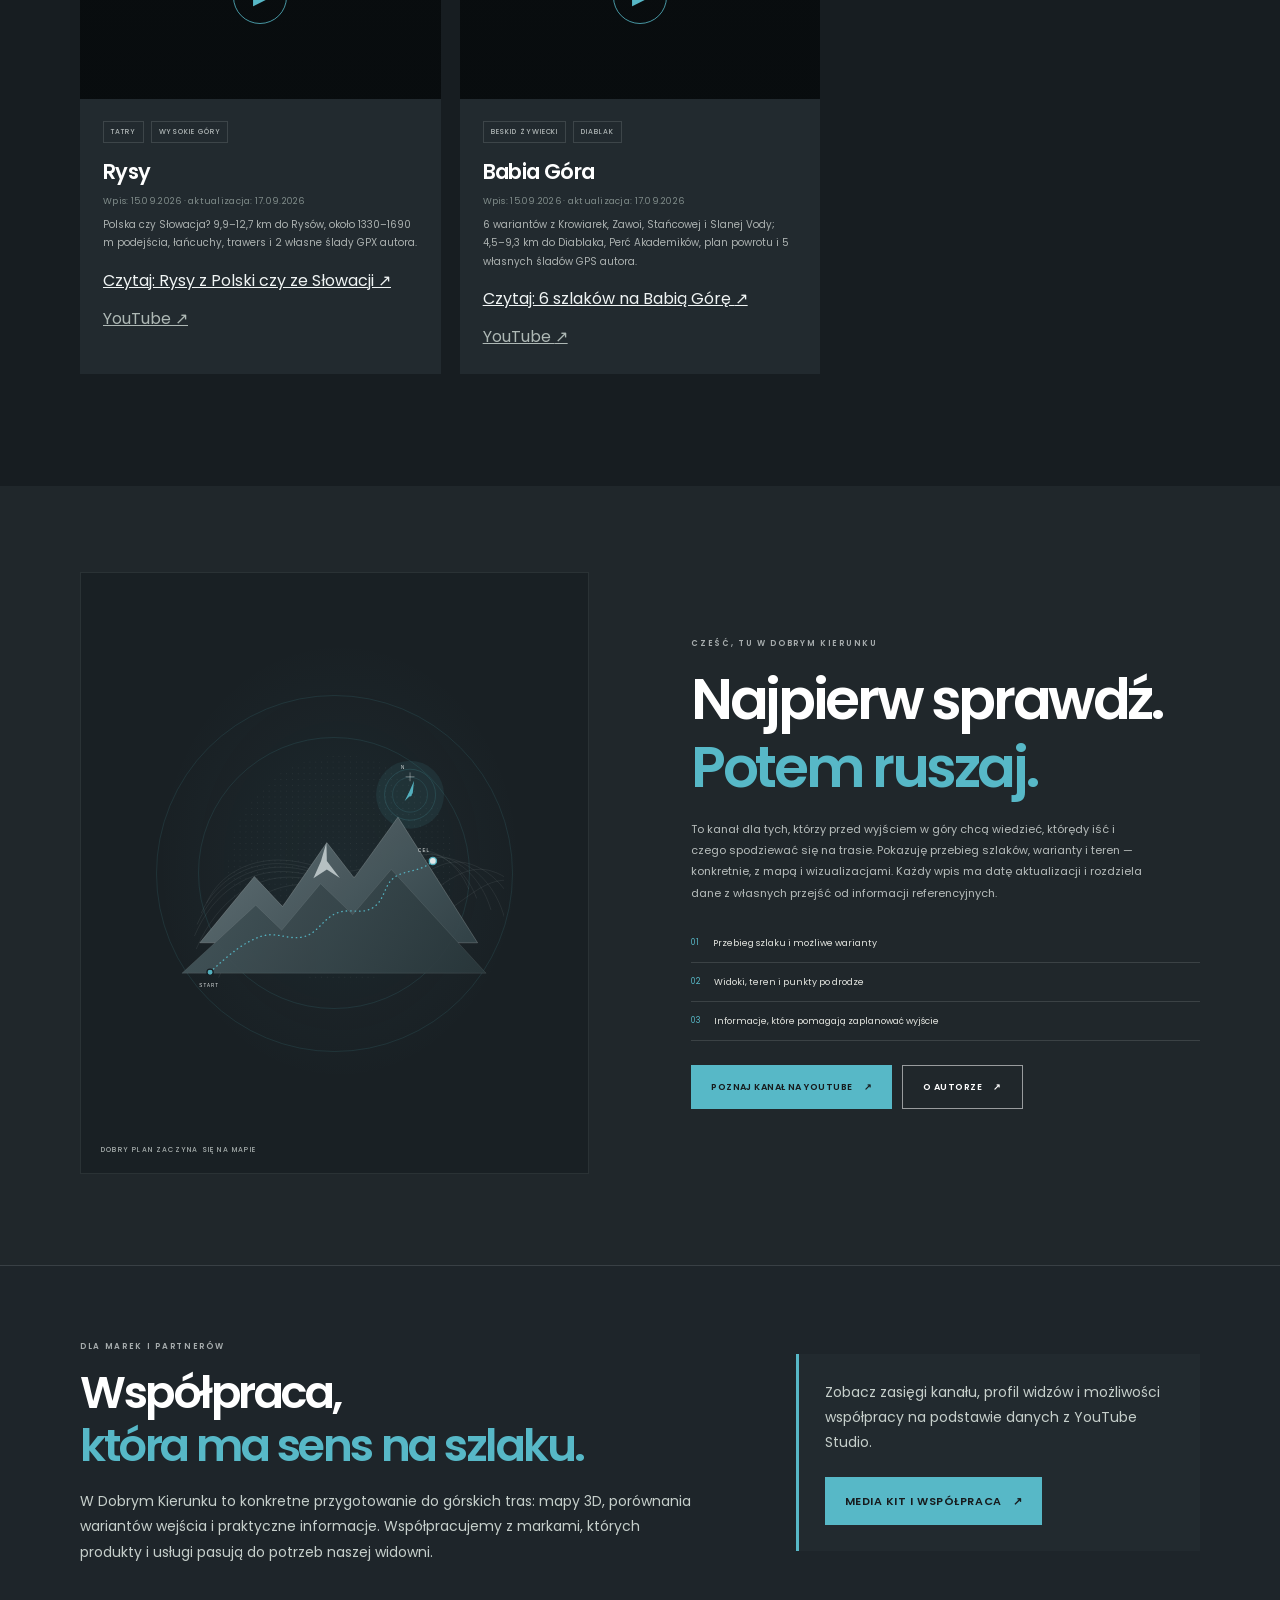
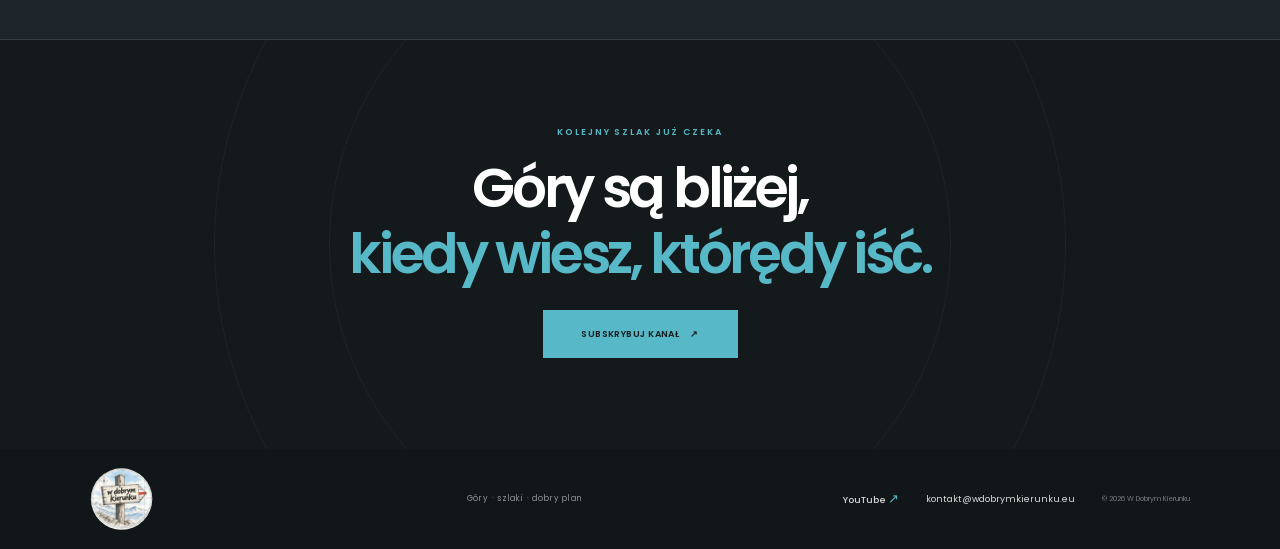
==== commit e7164200: "Add partner media kit and homepage cooperation section; fix episode metadata" ====
--- a/site/index.html
+++ b/site/index.html
@@ -18,8 +18,8 @@
     <link rel="preconnect" href="https://fonts.googleapis.com">
     <link rel="preconnect" href="https://fonts.gstatic.com" crossorigin>
     <link href="https://fonts.googleapis.com/css2?family=Poppins:wght@400;500;600;700;800&display=swap" rel="stylesheet">
-    <link rel="stylesheet" href="styles.css?v=article-seo-v8">
-    <script type="application/ld+json">{"@context":"https://schema.org","@graph":[{"@type":"WebSite","@id":"https://wdobrymkierunku.eu/#website","url":"https://wdobrymkierunku.eu/","name":"W Dobrym Kierunku","description":"Górskie szlaki, trasy, mapy 3D i praktyczne planowanie wejść na Babią Górę, Rysy, Giewont i Śnieżkę.","inLanguage":"pl-PL","publisher":{"@id":"https://wdobrymkierunku.eu/#organization"}},{"@type":"Organization","@id":"https://wdobrymkierunku.eu/#organization","name":"W Dobrym Kierunku","url":"https://wdobrymkierunku.eu/","logo":{"@type":"ImageObject","url":"https://wdobrymkierunku.eu/assets/wdk-logo.webp","width":1200,"height":1200},"sameAs":["https://www.youtube.com/@w.dobrym.kierunku"]},{"@type":"WebPage","@id":"https://wdobrymkierunku.eu/#webpage","url":"https://wdobrymkierunku.eu/","name":"W Dobrym Kierunku — szlaki i górskie trasy","description":"Wybierz górski szlak, porównaj trasę i obejrzyj powiązany odcinek YouTube — od Babiej Góry po Śnieżkę.","inLanguage":"pl-PL","dateModified":"2026-10-16","isPartOf":{"@id":"https://wdobrymkierunku.eu/#website"},"about":{"@id":"https://wdobrymkierunku.eu/#organization"}},{"@type":"ItemList","@id":"https://wdobrymkierunku.eu/#episodes","name":"Odcinki i artykuły W Dobrym Kierunku","numberOfItems":5,"itemListOrder":"https://schema.org/ItemListOrderAscending","itemListElement":[{"@type":"ListItem","position":1,"url":"https://wdobrymkierunku.eu/odcinki/orla-perc.html","item":{"@type":"VideoObject","@id":"https://wdobrymkierunku.eu/odcinki/orla-perc.html#video","name":"Orla Perć – zanim podejmiesz decyzję","description":"Orla Perć od Zawratu do Krzyżnego: dojścia, trudności grani, zejścia i przygotowanie.","thumbnailUrl":"https://img.youtube.com/vi/4hKhfTYWHQ0/maxresdefault.jpg","embedUrl":"https://www.youtube-nocookie.com/embed/4hKhfTYWHQ0","contentUrl":"https://www.youtube.com/watch?v=4hKhfTYWHQ0","inLanguage":"pl-PL","publisher":{"@id":"https://wdobrymkierunku.eu/#organization"}}},{"@type":"ListItem","position":2,"url":"https://wdobrymkierunku.eu/odcinki/sniezka.html","item":{"@type":"VideoObject","@id":"https://wdobrymkierunku.eu/odcinki/sniezka.html#video","name":"Śnieżka: 52 warianty wejścia z Polski i Czech","description":"Porównanie 52 wariantów wejścia na Śnieżkę z Polski i Czech oraz dwudniowej grani ze Szklarskiej Poręby.","thumbnailUrl":"https://img.youtube.com/vi/4hKhfTYWHQ0/maxresdefault.jpg","embedUrl":"https://www.youtube-nocookie.com/embed/NL8HK3iBAJo","contentUrl":"https://www.youtube.com/watch?v=NL8HK3iBAJo","uploadDate":"2026-09-26T08:00:21-07:00","inLanguage":"pl-PL","publisher":{"@id":"https://wdobrymkierunku.eu/#organization"}}},{"@type":"ListItem","position":3,"url":"https://wdobrymkierunku.eu/odcinki/giewont.html","item":{"@type":"VideoObject","@id":"https://wdobrymkierunku.eu/odcinki/giewont.html#video","name":"Giewont — cztery trasy na szczyt","description":"Porównanie wejść na Giewont z Kuźnic, Doliny Strążyskiej, Gronika i Kasprowego Wierchu.","thumbnailUrl":"https://img.youtube.com/vi/krOkwWOxbOk/maxresdefault.jpg","embedUrl":"https://www.youtube-nocookie.com/embed/krOkwWOxbOk","contentUrl":"https://www.youtube.com/watch?v=krOkwWOxbOk","uploadDate":"2026-09-12T05:05:16-07:00","inLanguage":"pl-PL","duration":"PT8M26S","publisher":{"@id":"https://wdobrymkierunku.eu/#organization"}}},{"@type":"ListItem","position":4,"url":"https://wdobrymkierunku.eu/odcinki/rysy.html","item":{"@type":"VideoObject","@id":"https://wdobrymkierunku.eu/odcinki/rysy.html#video","name":"Rysy z Polski czy ze Słowacji?","description":"Porównanie polskiego i słowackiego wejścia na Rysy, z łańcuchami, logistyką i trawersem.","thumbnailUrl":"https://img.youtube.com/vi/WBMHq4xDD6U/maxresdefault.jpg","embedUrl":"https://www.youtube-nocookie.com/embed/WBMHq4xDD6U","contentUrl":"https://www.youtube.com/watch?v=WBMHq4xDD6U","uploadDate":"2026-09-05T23:00:36-07:00","inLanguage":"pl-PL","duration":"PT9M8S","publisher":{"@id":"https://wdobrymkierunku.eu/#organization"}}},{"@type":"ListItem","position":5,"url":"https://wdobrymkierunku.eu/odcinki/babia-gora.html","item":{"@type":"VideoObject","@id":"https://wdobrymkierunku.eu/odcinki/babia-gora.html#video","name":"Babia Góra — sześć wejść na Diablak","description":"Porównanie sześciu wariantów wejścia na Babią Górę, z Percią Akademików, parkingami i śladami GPS.","thumbnailUrl":"https://img.youtube.com/vi/hs5wtevaPq4/maxresdefault.jpg","embedUrl":"https://www.youtube-nocookie.com/embed/hs5wtevaPq4","contentUrl":"https://www.youtube.com/watch?v=hs5wtevaPq4","uploadDate":"2026-08-28T23:42:47-07:00","inLanguage":"pl-PL","duration":"PT8M26S","publisher":{"@id":"https://wdobrymkierunku.eu/#organization"}}}]}]}</script>
+    <link rel="stylesheet" href="styles.css?v=media-kit-20261023">
+    <script type="application/ld+json">{"@context":"https://schema.org","@graph":[{"@type":"WebSite","@id":"https://wdobrymkierunku.eu/#website","url":"https://wdobrymkierunku.eu/","name":"W Dobrym Kierunku","description":"Górskie szlaki, trasy, mapy 3D i praktyczne planowanie wejść na Babią Górę, Rysy, Giewont i Śnieżkę.","inLanguage":"pl-PL","publisher":{"@id":"https://wdobrymkierunku.eu/#organization"}},{"@type":"Organization","@id":"https://wdobrymkierunku.eu/#organization","name":"W Dobrym Kierunku","url":"https://wdobrymkierunku.eu/","logo":{"@type":"ImageObject","url":"https://wdobrymkierunku.eu/assets/wdk-logo.webp","width":1200,"height":1200},"sameAs":["https://www.youtube.com/@w.dobrym.kierunku"]},{"@type":"WebPage","@id":"https://wdobrymkierunku.eu/#webpage","url":"https://wdobrymkierunku.eu/","name":"W Dobrym Kierunku — szlaki i górskie trasy","description":"Wybierz górski szlak, porównaj trasę i obejrzyj powiązany odcinek YouTube — od Babiej Góry po Śnieżkę.","inLanguage":"pl-PL","dateModified":"2026-10-23","isPartOf":{"@id":"https://wdobrymkierunku.eu/#website"},"about":{"@id":"https://wdobrymkierunku.eu/#organization"}},{"@type":"ItemList","@id":"https://wdobrymkierunku.eu/#episodes","name":"Odcinki i artykuły W Dobrym Kierunku","numberOfItems":5,"itemListOrder":"https://schema.org/ItemListOrderAscending","itemListElement":[{"@type":"ListItem","position":1,"url":"https://wdobrymkierunku.eu/odcinki/orla-perc.html","item":{"@type":"VideoObject","@id":"https://wdobrymkierunku.eu/odcinki/orla-perc.html#video","name":"Orla Perć – zanim podejmiesz decyzję","description":"Orla Perć od Zawratu do Krzyżnego: dojścia, trudności grani, zejścia i przygotowanie.","thumbnailUrl":"https://img.youtube.com/vi/4hKhfTYWHQ0/maxresdefault.jpg","embedUrl":"https://www.youtube-nocookie.com/embed/4hKhfTYWHQ0","contentUrl":"https://www.youtube.com/watch?v=4hKhfTYWHQ0","inLanguage":"pl-PL","publisher":{"@id":"https://wdobrymkierunku.eu/#organization"}}},{"@type":"ListItem","position":2,"url":"https://wdobrymkierunku.eu/odcinki/sniezka.html","item":{"@type":"VideoObject","@id":"https://wdobrymkierunku.eu/odcinki/sniezka.html#video","name":"Śnieżka: 52 warianty wejścia z Polski i Czech","description":"Porównanie 52 wariantów wejścia na Śnieżkę z Polski i Czech oraz dwudniowej grani ze Szklarskiej Poręby.","thumbnailUrl":"https://img.youtube.com/vi/NL8HK3iBAJo/maxresdefault.jpg","embedUrl":"https://www.youtube-nocookie.com/embed/NL8HK3iBAJo","contentUrl":"https://www.youtube.com/watch?v=NL8HK3iBAJo","uploadDate":"2026-09-26T08:00:21-07:00","inLanguage":"pl-PL","publisher":{"@id":"https://wdobrymkierunku.eu/#organization"}}},{"@type":"ListItem","position":3,"url":"https://wdobrymkierunku.eu/odcinki/giewont.html","item":{"@type":"VideoObject","@id":"https://wdobrymkierunku.eu/odcinki/giewont.html#video","name":"Giewont — cztery trasy na szczyt","description":"Porównanie wejść na Giewont z Kuźnic, Doliny Strążyskiej, Gronika i Kasprowego Wierchu.","thumbnailUrl":"https://img.youtube.com/vi/krOkwWOxbOk/maxresdefault.jpg","embedUrl":"https://www.youtube-nocookie.com/embed/krOkwWOxbOk","contentUrl":"https://www.youtube.com/watch?v=krOkwWOxbOk","uploadDate":"2026-09-12T05:05:16-07:00","inLanguage":"pl-PL","duration":"PT8M26S","publisher":{"@id":"https://wdobrymkierunku.eu/#organization"}}},{"@type":"ListItem","position":4,"url":"https://wdobrymkierunku.eu/odcinki/rysy.html","item":{"@type":"VideoObject","@id":"https://wdobrymkierunku.eu/odcinki/rysy.html#video","name":"Rysy z Polski czy ze Słowacji?","description":"Porównanie polskiego i słowackiego wejścia na Rysy, z łańcuchami, logistyką i trawersem.","thumbnailUrl":"https://img.youtube.com/vi/WBMHq4xDD6U/maxresdefault.jpg","embedUrl":"https://www.youtube-nocookie.com/embed/WBMHq4xDD6U","contentUrl":"https://www.youtube.com/watch?v=WBMHq4xDD6U","uploadDate":"2026-09-05T23:00:36-07:00","inLanguage":"pl-PL","duration":"PT9M8S","publisher":{"@id":"https://wdobrymkierunku.eu/#organization"}}},{"@type":"ListItem","position":5,"url":"https://wdobrymkierunku.eu/odcinki/babia-gora.html","item":{"@type":"VideoObject","@id":"https://wdobrymkierunku.eu/odcinki/babia-gora.html#video","name":"Babia Góra — sześć wejść na Diablak","description":"Porównanie sześciu wariantów wejścia na Babią Górę, z Percią Akademików, parkingami i śladami GPS.","thumbnailUrl":"https://img.youtube.com/vi/hs5wtevaPq4/maxresdefault.jpg","embedUrl":"https://www.youtube-nocookie.com/embed/hs5wtevaPq4","contentUrl":"https://www.youtube.com/watch?v=hs5wtevaPq4","uploadDate":"2026-08-28T23:42:47-07:00","inLanguage":"pl-PL","duration":"PT8M26S","publisher":{"@id":"https://wdobrymkierunku.eu/#organization"}}}]}]}</script>
     <link rel="alternate" type="text/plain" href="llms.txt" title="Informacje dla narzędzi AI">
     <link rel="alternate" type="application/atom+xml" href="https://wdobrymkierunku.eu/feed.xml" title="W Dobrym Kierunku — nowe wpisy">
 </head>
@@ -34,6 +34,7 @@
         <a href="#top">Start</a>
         <a href="#odcinki">Odcinki</a>
         <a href="#o-kanale">O kanale</a>
+        <a href="media-kit.html">Współpraca</a>
         <a class="nav-cta" href="https://www.youtube.com/@w.dobrym.kierunku" target="_blank" rel="noopener noreferrer">
           <svg viewBox="0 0 24 24" aria-hidden="true"><path d="M21.6 7.2a2.9 2.9 0 0 0-2-2C17.8 4.7 12 4.7 12 4.7s-5.8 0-7.6.5a2.9 2.9 0 0 0-2 2A30.3 30.3 0 0 0 2 12a30.3 30.3 0 0 0 .4 4.8 2.9 2.9 0 0 0 2 2c1.8.5 7.6.5 7.6.5s5.8 0 7.6-.5a2.9 2.9 0 0 0 2-2A30.3 30.3 0 0 0 22 12a30.3 30.3 0 0 0-.4-4.8ZM10 15.2V8.8l5.5 3.2-5.5 3.2Z"/></svg>
           <span>YouTube</span>
@@ -95,7 +96,7 @@
               <span class="episode-number">ODCINEK 04</span>
             </div>
             <div class="episode-info">
-              <div class="episode-tags"><span>KARKONOSZE</span><span>ŚNIEŻKA</span><span class="episode-new">NAJNOWSZY FILM</span></div>
+              <div class="episode-tags"><span>KARKONOSZE</span><span>ŚNIEŻKA</span></div>
               <h3>Śnieżka</h3>
               <p class="episode-date">Opublikowano: 26.09.2026 · aktualizacja: 26.09.2026</p>
               <p>52 warianty wejścia z Polski i Czech, Wang, Dolina Łomniczki, Samotnia, Sowia Przełęcz i dwudniowa grań. Wpis zawiera 9 plików GPX oraz pełne zestawienie 52 dojść i 90 pełnych tras z linkami do Mapy-Turystycznej.</p>
@@ -161,6 +162,20 @@
               <li><span>03</span> Informacje, które pomagają zaplanować wyjście</li>
             </ul>
             <div class="about-actions"><a class="button button-primary" href="https://www.youtube.com/@w.dobrym.kierunku" target="_blank" rel="noopener noreferrer">Poznaj kanał na YouTube <span aria-hidden="true">↗</span></a><a class="button button-outline" href="autor.html">O autorze <span aria-hidden="true">↗</span></a></div>
+          </div>
+        </div>
+      </section>
+
+      <section class="partnership" id="wspolpraca" aria-labelledby="partnership-title">
+        <div class="partnership-inner section-wrap">
+          <div class="partnership-copy">
+            <p class="eyebrow eyebrow-muted">DLA MAREK I PARTNERÓW</p>
+            <h2 id="partnership-title">Współpraca,<br><em>która ma sens na szlaku.</em></h2>
+            <p>W Dobrym Kierunku to konkretne przygotowanie do górskich tras: mapy 3D, porównania wariantów wejścia i praktyczne informacje. Współpracujemy z markami, których produkty i usługi pasują do potrzeb naszej widowni.</p>
+          </div>
+          <div class="partnership-action">
+            <p>Zobacz zasięgi kanału, profil widzów i możliwości współpracy na podstawie danych z YouTube Studio.</p>
+            <a class="button button-primary" href="media-kit.html">Media kit i współpraca <span aria-hidden="true">↗</span></a>
           </div>
         </div>
       </section>
--- a/site/styles.css
+++ b/site/styles.css
@@ -295,3 +295,21 @@
 .article-related h2{margin-top:32px!important}
 .article-related .link-grid{margin-top:16px}
 @media(max-width:560px){.transcript-inner h3{display:block}.transcript-chapter-time{margin-right:7px}.article-related{margin-top:42px}}
+
+/* Homepage partnership / media kit callout */
+.partnership { background: var(--night-soft); border-top: 1px solid var(--line); border-bottom: 1px solid var(--line); }
+.partnership-inner { display: grid; grid-template-columns: minmax(0, 1.45fr) minmax(0, .9fr); align-items: center; gap: clamp(28px, 5vw, 80px); padding-top: 74px; padding-bottom: 74px; }
+.partnership-copy h2 { margin: 0 0 16px; color: #fff; font-size: clamp(30px, 3.5vw, 46px); font-weight: 600; letter-spacing: -.055em; line-height: 1.2; }
+.partnership-copy > p:last-child, .partnership-action p { color: #c6cfcb; font-size: 14px; line-height: 1.8; }
+.partnership-copy > p:last-child { max-width: 620px; margin: 0; }
+.partnership-action { padding: 26px; border-left: 3px solid var(--accent); background: var(--night-card); }
+.partnership-action p { margin: 0 0 22px; }
+.partnership-action .button { min-height: 48px; font-size: 11px; text-align: center; }
+@media (max-width: 760px) {
+  .partnership-inner { grid-template-columns: 1fr; gap: 22px; padding-top: 52px; padding-bottom: 52px; }
+  .partnership-action { padding: 20px; }
+}
+@media (max-width: 560px) {
+  .partnership-copy > p:last-child, .partnership-action p { font-size: 13px; }
+  .partnership-action .button { width: 100%; font-size: 10px; }
+}
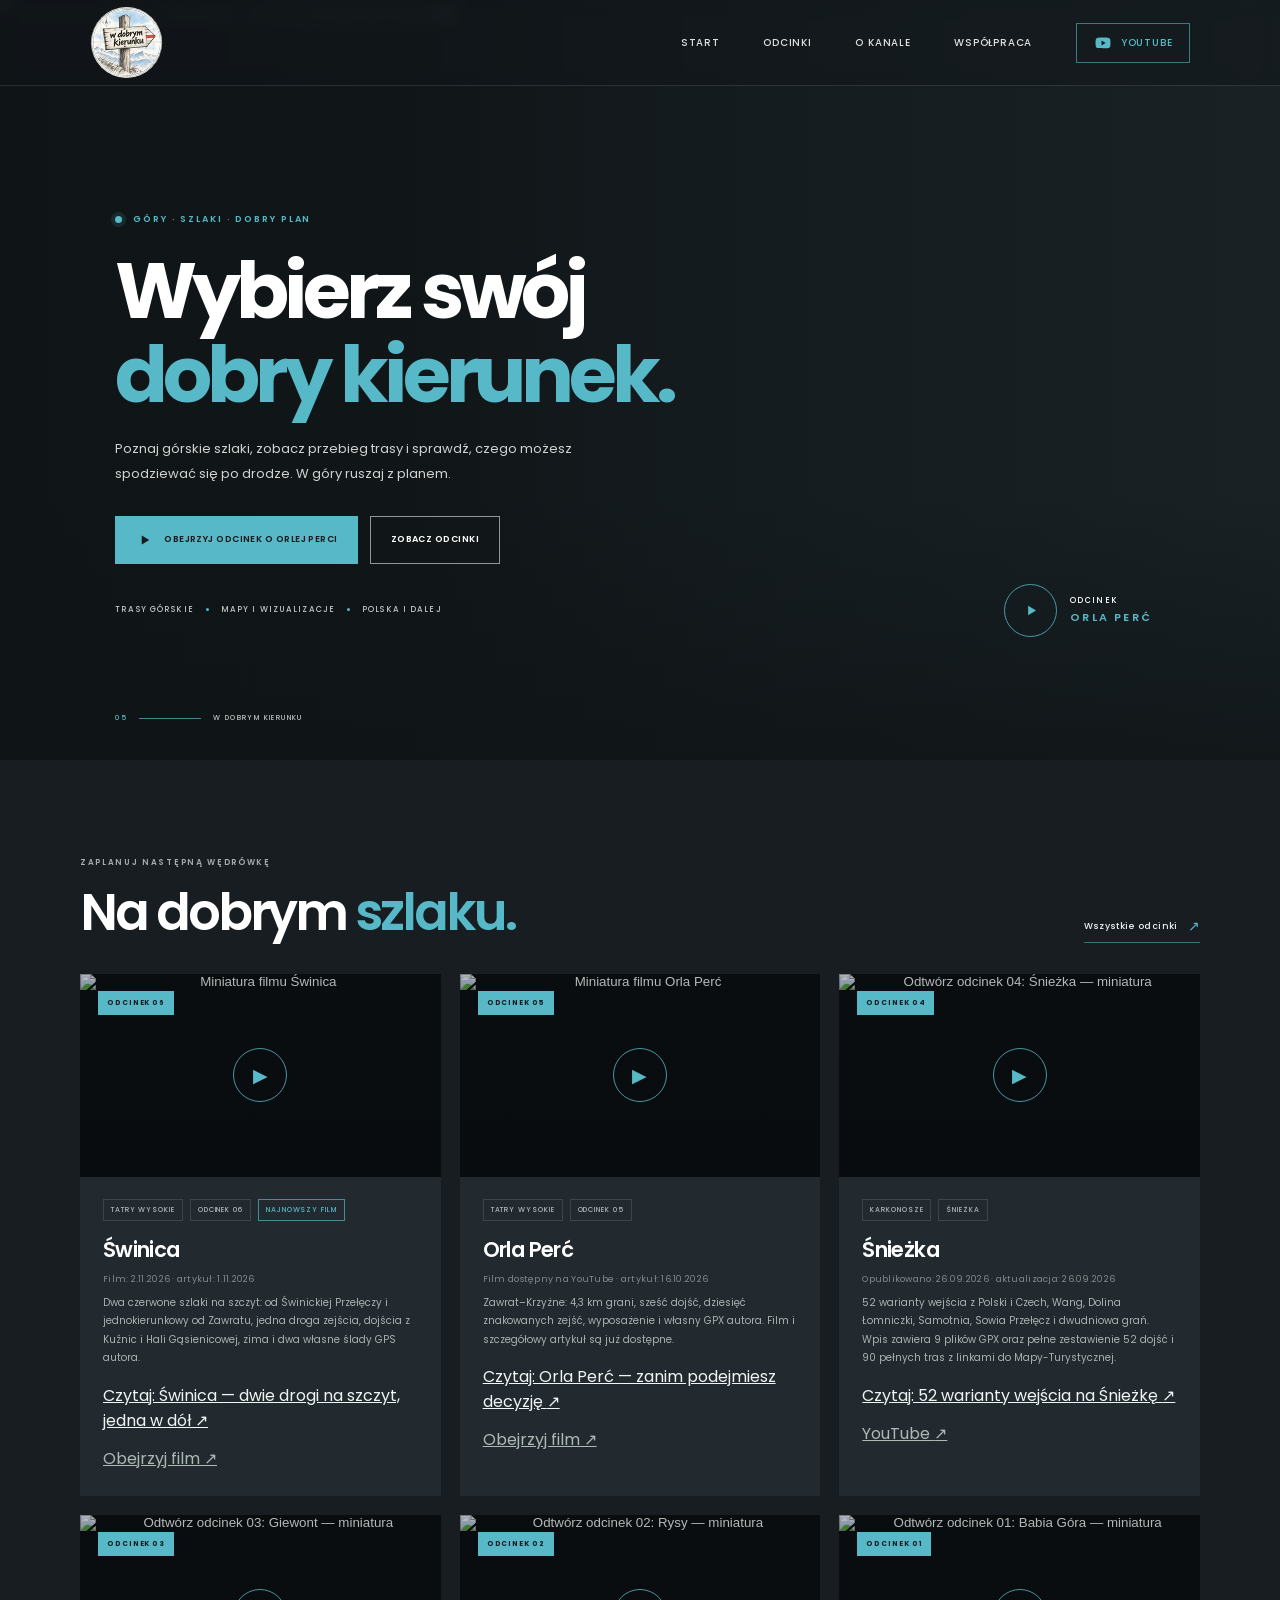
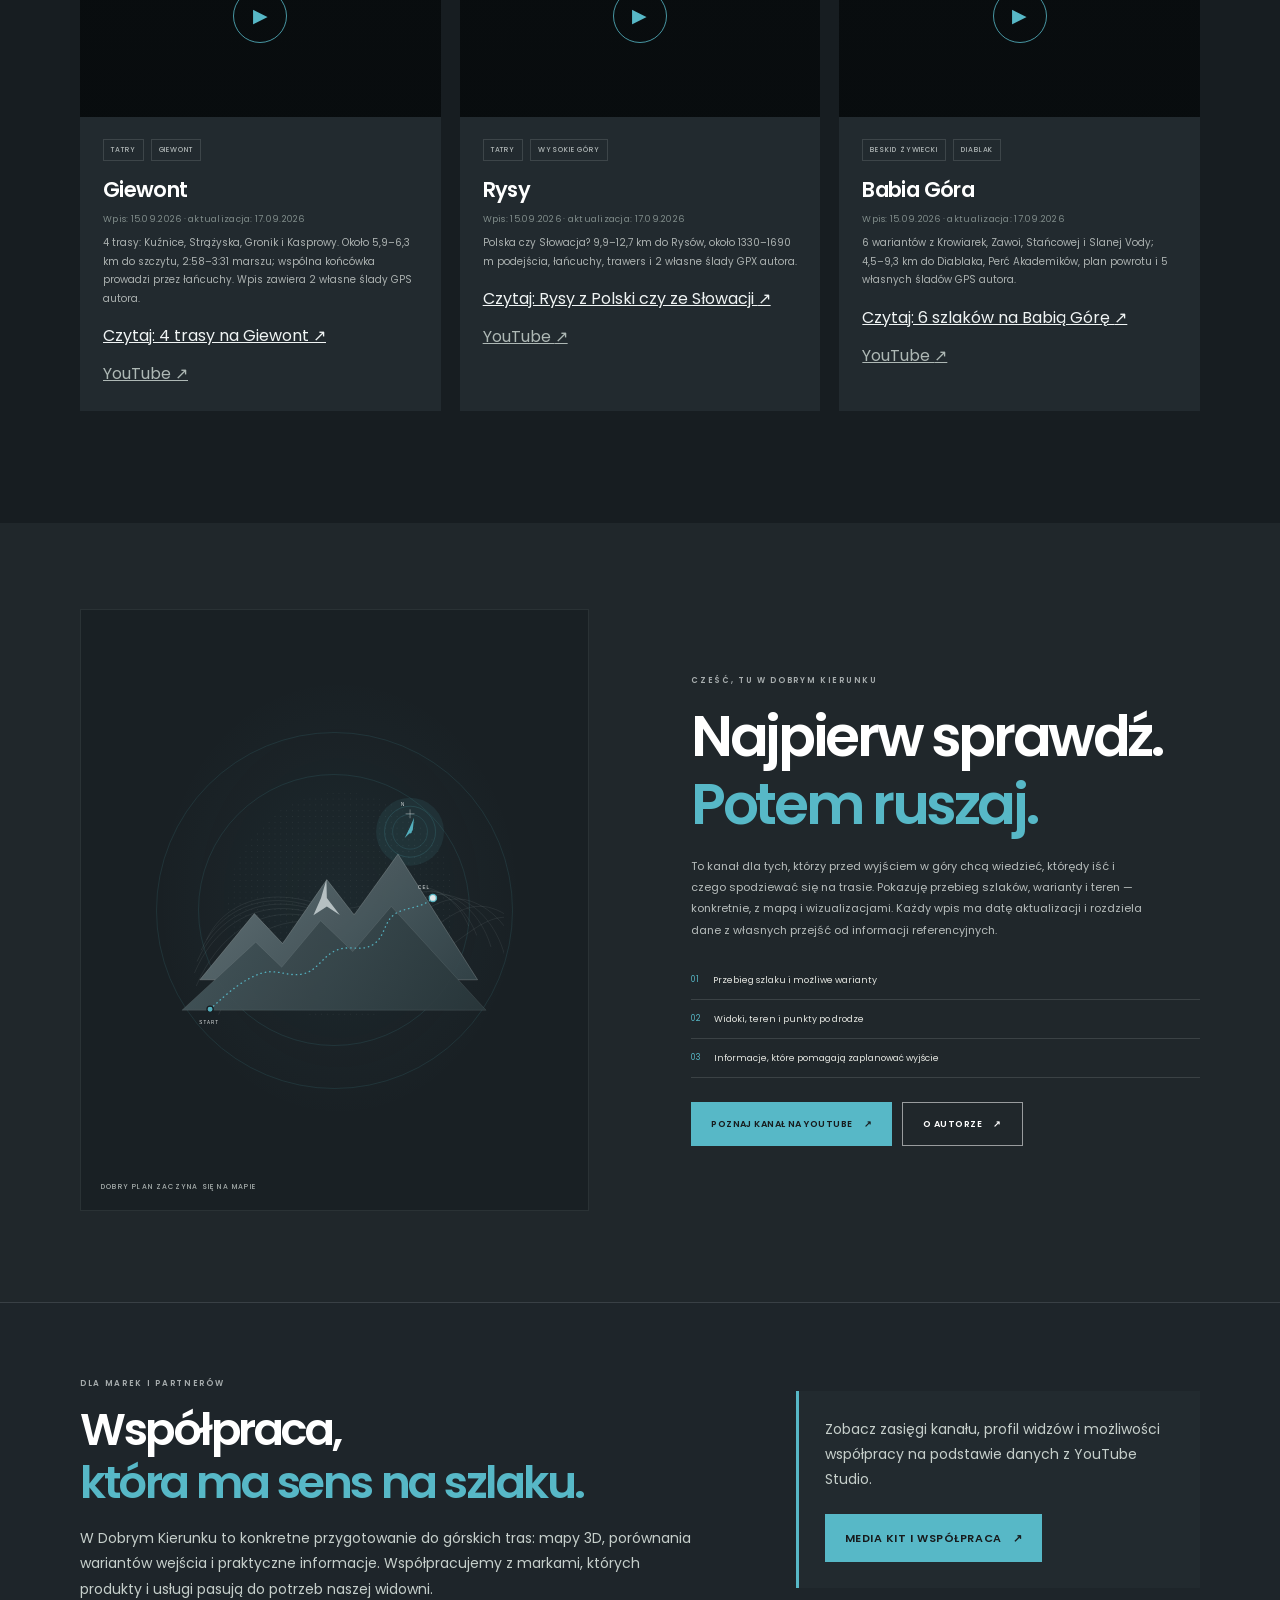
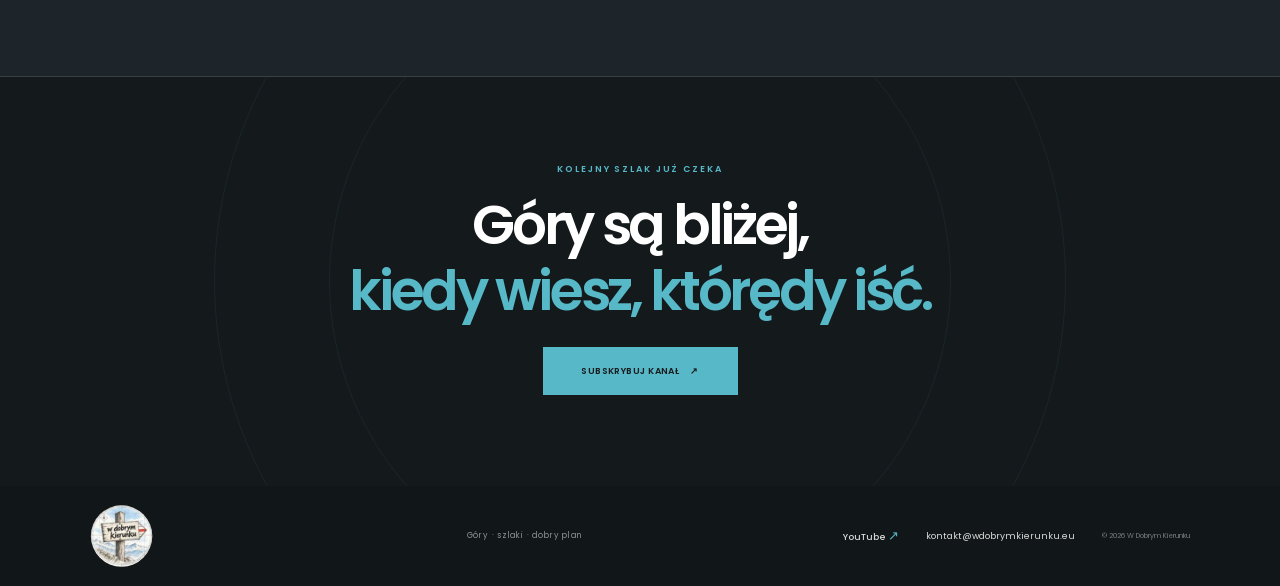
==== commit 25dea9ee: "Świnica is out (https://youtu.be/ONe_V-6drto): the film, its chapters and VideoObject on the page, t" ====
--- a/site/index.html
+++ b/site/index.html
@@ -19,7 +19,7 @@
     <link rel="preconnect" href="https://fonts.gstatic.com" crossorigin>
     <link href="https://fonts.googleapis.com/css2?family=Poppins:wght@400;500;600;700;800&display=swap" rel="stylesheet">
     <link rel="stylesheet" href="styles.css?v=media-kit-20261023">
-    <script type="application/ld+json">{"@context":"https://schema.org","@graph":[{"@type":"WebSite","@id":"https://wdobrymkierunku.eu/#website","url":"https://wdobrymkierunku.eu/","name":"W Dobrym Kierunku","description":"Górskie szlaki, trasy, mapy 3D i praktyczne planowanie wejść na Babią Górę, Rysy, Giewont i Śnieżkę.","inLanguage":"pl-PL","publisher":{"@id":"https://wdobrymkierunku.eu/#organization"}},{"@type":"Organization","@id":"https://wdobrymkierunku.eu/#organization","name":"W Dobrym Kierunku","url":"https://wdobrymkierunku.eu/","logo":{"@type":"ImageObject","url":"https://wdobrymkierunku.eu/assets/wdk-logo.webp","width":1200,"height":1200},"sameAs":["https://www.youtube.com/@w.dobrym.kierunku"]},{"@type":"WebPage","@id":"https://wdobrymkierunku.eu/#webpage","url":"https://wdobrymkierunku.eu/","name":"W Dobrym Kierunku — szlaki i górskie trasy","description":"Wybierz górski szlak, porównaj trasę i obejrzyj powiązany odcinek YouTube — od Babiej Góry po Śnieżkę.","inLanguage":"pl-PL","dateModified":"2026-10-23","isPartOf":{"@id":"https://wdobrymkierunku.eu/#website"},"about":{"@id":"https://wdobrymkierunku.eu/#organization"}},{"@type":"ItemList","@id":"https://wdobrymkierunku.eu/#episodes","name":"Odcinki i artykuły W Dobrym Kierunku","numberOfItems":5,"itemListOrder":"https://schema.org/ItemListOrderAscending","itemListElement":[{"@type":"ListItem","position":1,"url":"https://wdobrymkierunku.eu/odcinki/orla-perc.html","item":{"@type":"VideoObject","@id":"https://wdobrymkierunku.eu/odcinki/orla-perc.html#video","name":"Orla Perć – zanim podejmiesz decyzję","description":"Orla Perć od Zawratu do Krzyżnego: dojścia, trudności grani, zejścia i przygotowanie.","thumbnailUrl":"https://img.youtube.com/vi/4hKhfTYWHQ0/maxresdefault.jpg","embedUrl":"https://www.youtube-nocookie.com/embed/4hKhfTYWHQ0","contentUrl":"https://www.youtube.com/watch?v=4hKhfTYWHQ0","inLanguage":"pl-PL","publisher":{"@id":"https://wdobrymkierunku.eu/#organization"}}},{"@type":"ListItem","position":2,"url":"https://wdobrymkierunku.eu/odcinki/sniezka.html","item":{"@type":"VideoObject","@id":"https://wdobrymkierunku.eu/odcinki/sniezka.html#video","name":"Śnieżka: 52 warianty wejścia z Polski i Czech","description":"Porównanie 52 wariantów wejścia na Śnieżkę z Polski i Czech oraz dwudniowej grani ze Szklarskiej Poręby.","thumbnailUrl":"https://img.youtube.com/vi/NL8HK3iBAJo/maxresdefault.jpg","embedUrl":"https://www.youtube-nocookie.com/embed/NL8HK3iBAJo","contentUrl":"https://www.youtube.com/watch?v=NL8HK3iBAJo","uploadDate":"2026-09-26T08:00:21-07:00","inLanguage":"pl-PL","publisher":{"@id":"https://wdobrymkierunku.eu/#organization"}}},{"@type":"ListItem","position":3,"url":"https://wdobrymkierunku.eu/odcinki/giewont.html","item":{"@type":"VideoObject","@id":"https://wdobrymkierunku.eu/odcinki/giewont.html#video","name":"Giewont — cztery trasy na szczyt","description":"Porównanie wejść na Giewont z Kuźnic, Doliny Strążyskiej, Gronika i Kasprowego Wierchu.","thumbnailUrl":"https://img.youtube.com/vi/krOkwWOxbOk/maxresdefault.jpg","embedUrl":"https://www.youtube-nocookie.com/embed/krOkwWOxbOk","contentUrl":"https://www.youtube.com/watch?v=krOkwWOxbOk","uploadDate":"2026-09-12T05:05:16-07:00","inLanguage":"pl-PL","duration":"PT8M26S","publisher":{"@id":"https://wdobrymkierunku.eu/#organization"}}},{"@type":"ListItem","position":4,"url":"https://wdobrymkierunku.eu/odcinki/rysy.html","item":{"@type":"VideoObject","@id":"https://wdobrymkierunku.eu/odcinki/rysy.html#video","name":"Rysy z Polski czy ze Słowacji?","description":"Porównanie polskiego i słowackiego wejścia na Rysy, z łańcuchami, logistyką i trawersem.","thumbnailUrl":"https://img.youtube.com/vi/WBMHq4xDD6U/maxresdefault.jpg","embedUrl":"https://www.youtube-nocookie.com/embed/WBMHq4xDD6U","contentUrl":"https://www.youtube.com/watch?v=WBMHq4xDD6U","uploadDate":"2026-09-05T23:00:36-07:00","inLanguage":"pl-PL","duration":"PT9M8S","publisher":{"@id":"https://wdobrymkierunku.eu/#organization"}}},{"@type":"ListItem","position":5,"url":"https://wdobrymkierunku.eu/odcinki/babia-gora.html","item":{"@type":"VideoObject","@id":"https://wdobrymkierunku.eu/odcinki/babia-gora.html#video","name":"Babia Góra — sześć wejść na Diablak","description":"Porównanie sześciu wariantów wejścia na Babią Górę, z Percią Akademików, parkingami i śladami GPS.","thumbnailUrl":"https://img.youtube.com/vi/hs5wtevaPq4/maxresdefault.jpg","embedUrl":"https://www.youtube-nocookie.com/embed/hs5wtevaPq4","contentUrl":"https://www.youtube.com/watch?v=hs5wtevaPq4","uploadDate":"2026-08-28T23:42:47-07:00","inLanguage":"pl-PL","duration":"PT8M26S","publisher":{"@id":"https://wdobrymkierunku.eu/#organization"}}}]}]}</script>
+    <script type="application/ld+json">{"@context":"https://schema.org","@graph":[{"@type":"WebSite","@id":"https://wdobrymkierunku.eu/#website","url":"https://wdobrymkierunku.eu/","name":"W Dobrym Kierunku","description":"Górskie szlaki, trasy, mapy 3D i praktyczne planowanie wejść na Babią Górę, Rysy, Giewont i Śnieżkę.","inLanguage":"pl-PL","publisher":{"@id":"https://wdobrymkierunku.eu/#organization"}},{"@type":"Organization","@id":"https://wdobrymkierunku.eu/#organization","name":"W Dobrym Kierunku","url":"https://wdobrymkierunku.eu/","logo":{"@type":"ImageObject","url":"https://wdobrymkierunku.eu/assets/wdk-logo.webp","width":1200,"height":1200},"sameAs":["https://www.youtube.com/@w.dobrym.kierunku"]},{"@type":"WebPage","@id":"https://wdobrymkierunku.eu/#webpage","url":"https://wdobrymkierunku.eu/","name":"W Dobrym Kierunku — szlaki i górskie trasy","description":"Wybierz górski szlak, porównaj trasę i obejrzyj powiązany odcinek YouTube — od Babiej Góry po Śnieżkę.","inLanguage":"pl-PL","dateModified":"2026-11-02","isPartOf":{"@id":"https://wdobrymkierunku.eu/#website"},"about":{"@id":"https://wdobrymkierunku.eu/#organization"}},{"@type":"ItemList","@id":"https://wdobrymkierunku.eu/#episodes","name":"Odcinki i artykuły W Dobrym Kierunku","numberOfItems":6,"itemListOrder":"https://schema.org/ItemListOrderAscending","itemListElement":[{"@type":"ListItem","position":1,"url":"https://wdobrymkierunku.eu/odcinki/swinica.html","item":{"@type":"VideoObject","@id":"https://wdobrymkierunku.eu/odcinki/swinica.html#video","name":"Świnica","description":"Świnica: dwie drogi na szczyt (od Świnickiej Przełęczy i jednokierunkowa od Zawratu), jedna droga zejścia, dojścia, zima.","thumbnailUrl":"https://img.youtube.com/vi/ONe_V-6drto/maxresdefault.jpg","uploadDate":"2026-11-02T08:04:51-08:00","embedUrl":"https://www.youtube-nocookie.com/embed/ONe_V-6drto","contentUrl":"https://www.youtube.com/watch?v=ONe_V-6drto","inLanguage":"pl-PL","publisher":{"@id":"https://wdobrymkierunku.eu/#organization"}}},{"@type":"ListItem","position":2,"url":"https://wdobrymkierunku.eu/odcinki/orla-perc.html","item":{"@type":"VideoObject","@id":"https://wdobrymkierunku.eu/odcinki/orla-perc.html#video","name":"Orla Perć – zanim podejmiesz decyzję","description":"Orla Perć od Zawratu do Krzyżnego: dojścia, trudności grani, zejścia i przygotowanie.","thumbnailUrl":"https://img.youtube.com/vi/4hKhfTYWHQ0/maxresdefault.jpg","embedUrl":"https://www.youtube-nocookie.com/embed/4hKhfTYWHQ0","contentUrl":"https://www.youtube.com/watch?v=4hKhfTYWHQ0","inLanguage":"pl-PL","publisher":{"@id":"https://wdobrymkierunku.eu/#organization"}}},{"@type":"ListItem","position":3,"url":"https://wdobrymkierunku.eu/odcinki/sniezka.html","item":{"@type":"VideoObject","@id":"https://wdobrymkierunku.eu/odcinki/sniezka.html#video","name":"Śnieżka: 52 warianty wejścia z Polski i Czech","description":"Porównanie 52 wariantów wejścia na Śnieżkę z Polski i Czech oraz dwudniowej grani ze Szklarskiej Poręby.","thumbnailUrl":"https://img.youtube.com/vi/NL8HK3iBAJo/maxresdefault.jpg","embedUrl":"https://www.youtube-nocookie.com/embed/NL8HK3iBAJo","contentUrl":"https://www.youtube.com/watch?v=NL8HK3iBAJo","uploadDate":"2026-09-26T08:00:21-07:00","inLanguage":"pl-PL","publisher":{"@id":"https://wdobrymkierunku.eu/#organization"}}},{"@type":"ListItem","position":4,"url":"https://wdobrymkierunku.eu/odcinki/giewont.html","item":{"@type":"VideoObject","@id":"https://wdobrymkierunku.eu/odcinki/giewont.html#video","name":"Giewont — cztery trasy na szczyt","description":"Porównanie wejść na Giewont z Kuźnic, Doliny Strążyskiej, Gronika i Kasprowego Wierchu.","thumbnailUrl":"https://img.youtube.com/vi/krOkwWOxbOk/maxresdefault.jpg","embedUrl":"https://www.youtube-nocookie.com/embed/krOkwWOxbOk","contentUrl":"https://www.youtube.com/watch?v=krOkwWOxbOk","uploadDate":"2026-09-12T05:05:16-07:00","inLanguage":"pl-PL","duration":"PT8M26S","publisher":{"@id":"https://wdobrymkierunku.eu/#organization"}}},{"@type":"ListItem","position":5,"url":"https://wdobrymkierunku.eu/odcinki/rysy.html","item":{"@type":"VideoObject","@id":"https://wdobrymkierunku.eu/odcinki/rysy.html#video","name":"Rysy z Polski czy ze Słowacji?","description":"Porównanie polskiego i słowackiego wejścia na Rysy, z łańcuchami, logistyką i trawersem.","thumbnailUrl":"https://img.youtube.com/vi/WBMHq4xDD6U/maxresdefault.jpg","embedUrl":"https://www.youtube-nocookie.com/embed/WBMHq4xDD6U","contentUrl":"https://www.youtube.com/watch?v=WBMHq4xDD6U","uploadDate":"2026-09-05T23:00:36-07:00","inLanguage":"pl-PL","duration":"PT9M8S","publisher":{"@id":"https://wdobrymkierunku.eu/#organization"}}},{"@type":"ListItem","position":6,"url":"https://wdobrymkierunku.eu/odcinki/babia-gora.html","item":{"@type":"VideoObject","@id":"https://wdobrymkierunku.eu/odcinki/babia-gora.html#video","name":"Babia Góra — sześć wejść na Diablak","description":"Porównanie sześciu wariantów wejścia na Babią Górę, z Percią Akademików, parkingami i śladami GPS.","thumbnailUrl":"https://img.youtube.com/vi/hs5wtevaPq4/maxresdefault.jpg","embedUrl":"https://www.youtube-nocookie.com/embed/hs5wtevaPq4","contentUrl":"https://www.youtube.com/watch?v=hs5wtevaPq4","uploadDate":"2026-08-28T23:42:47-07:00","inLanguage":"pl-PL","duration":"PT8M26S","publisher":{"@id":"https://wdobrymkierunku.eu/#organization"}}}]}]}</script>
     <link rel="alternate" type="text/plain" href="llms.txt" title="Informacje dla narzędzi AI">
     <link rel="alternate" type="application/atom+xml" href="https://wdobrymkierunku.eu/feed.xml" title="W Dobrym Kierunku — nowe wpisy">
 </head>
@@ -79,10 +79,23 @@
         <div class="episode-grid">
           <article class="episode-card">
             <div class="episode-player">
+              <button class="video-poster" type="button" data-video-id="ONe_V-6drto" aria-label="Odtwórz odcinek 06: Świnica"><img src="https://img.youtube.com/vi/ONe_V-6drto/hqdefault.jpg" width="480" height="270" loading="lazy" alt="Miniatura filmu Świnica"><span class="video-poster-play" aria-hidden="true">▶</span></button><span class="episode-number">ODCINEK 06</span>
+            </div>
+            <div class="episode-info">
+              <div class="episode-tags"><span>TATRY WYSOKIE</span><span>ODCINEK 06</span><span class="episode-new">NAJNOWSZY FILM</span></div>
+              <h3>Świnica</h3>
+              <p class="episode-date">Film: 2.11.2026 · artykuł: 1.11.2026</p>
+              <p>Dwa czerwone szlaki na szczyt: od Świnickiej Przełęczy i jednokierunkowy od Zawratu, jedna droga zejścia, dojścia z Kuźnic i Hali Gąsienicowej, zima i dwa własne ślady GPS autora.</p>
+              <div class="episode-links"><a href="odcinki/swinica.html">Czytaj: Świnica — dwie drogi na szczyt, jedna w dół <span aria-hidden="true">↗</span></a><a class="episode-watch-link" href="https://youtu.be/ONe_V-6drto" target="_blank" rel="noopener noreferrer">Obejrzyj film ↗</a></div>
+            </div>
+          </article>
+
+          <article class="episode-card">
+            <div class="episode-player">
               <button class="video-poster" type="button" data-video-id="4hKhfTYWHQ0" aria-label="Odtwórz odcinek 05: Orla Perć"><img src="https://img.youtube.com/vi/4hKhfTYWHQ0/hqdefault.jpg" width="480" height="270" loading="lazy" alt="Miniatura filmu Orla Perć"><span class="video-poster-play" aria-hidden="true">▶</span></button><span class="episode-number">ODCINEK 05</span>
             </div>
             <div class="episode-info">
-              <div class="episode-tags"><span>TATRY WYSOKIE</span><span>ODCINEK 05</span><span class="episode-new">NAJNOWSZY FILM</span></div>
+              <div class="episode-tags"><span>TATRY WYSOKIE</span><span>ODCINEK 05</span></div>
               <h3>Orla Perć</h3>
               <p class="episode-date">Film dostępny na YouTube · artykuł: 16.10.2026</p>
               <p>Zawrat–Krzyżne: 4,3 km grani, sześć dojść, dziesięć znakowanych zejść, wyposażenie i własny GPX autora. Film i szczegółowy artykuł są już dostępne.</p>
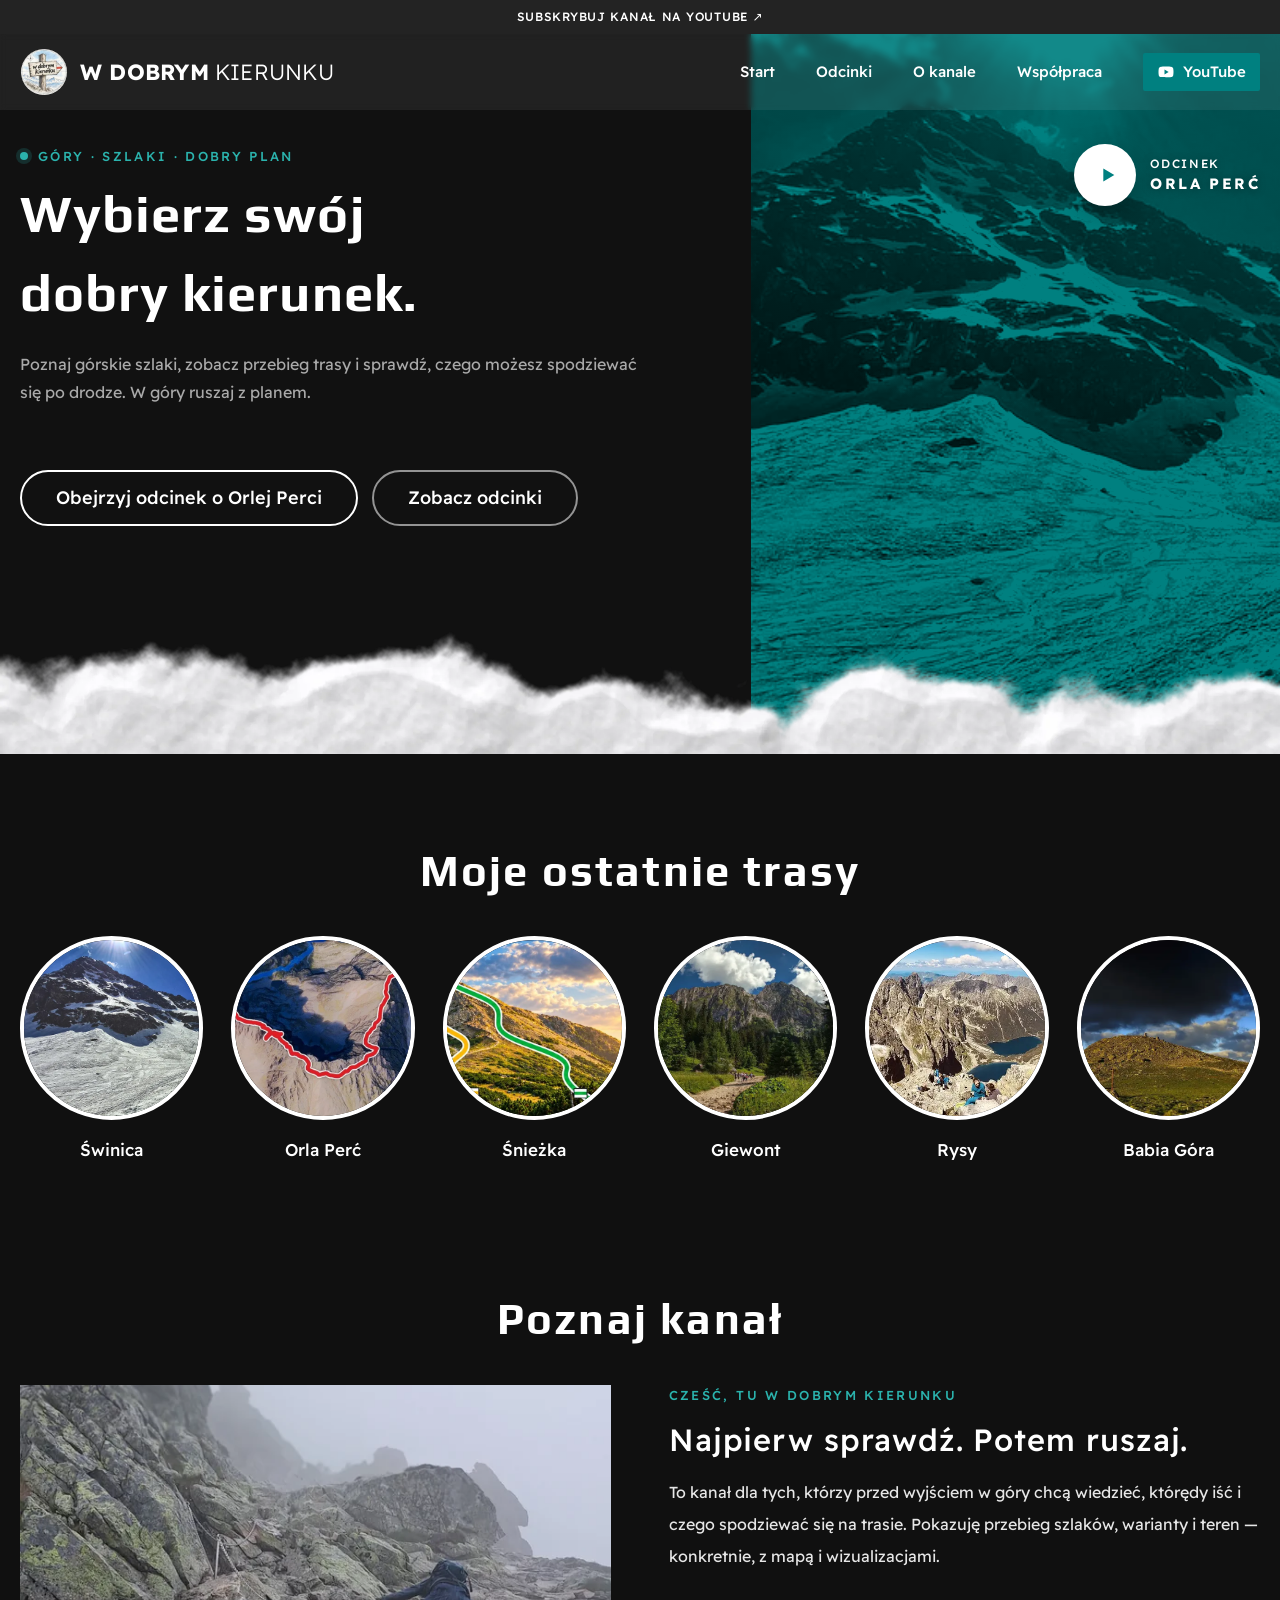
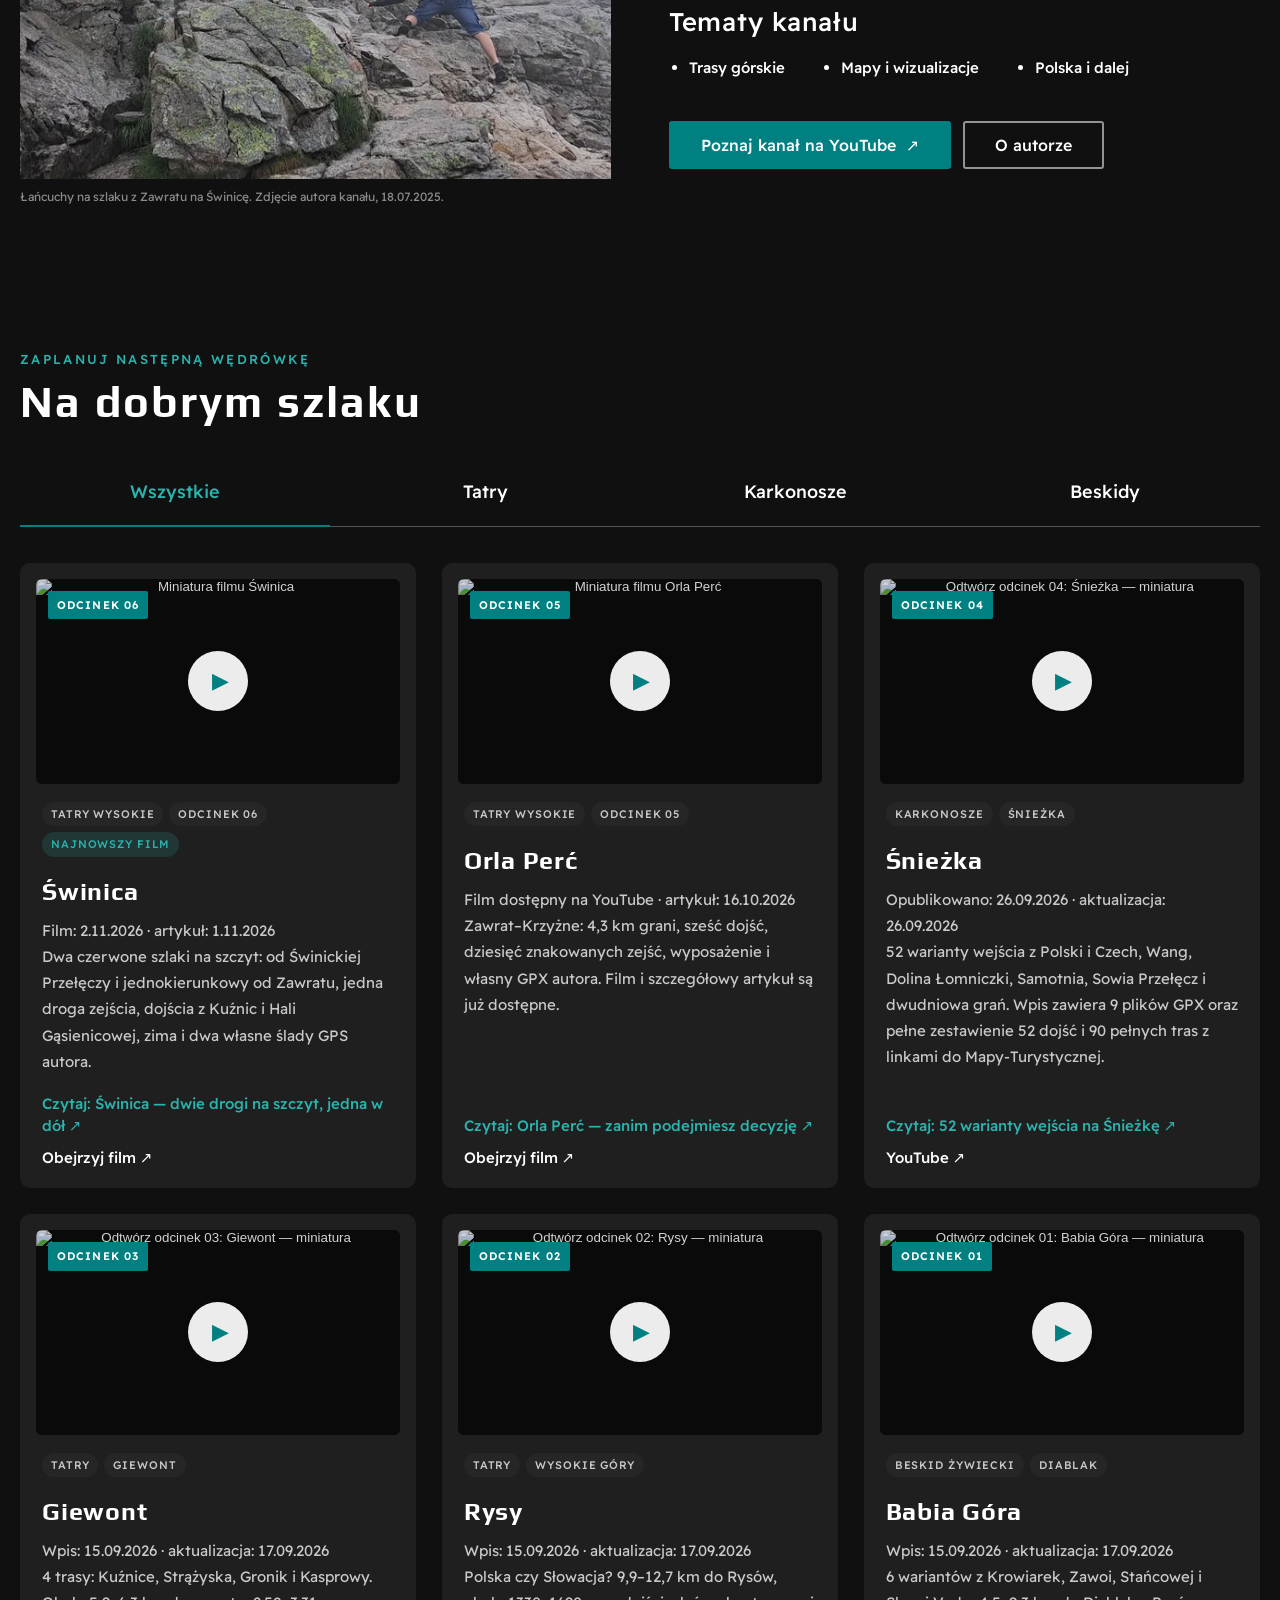
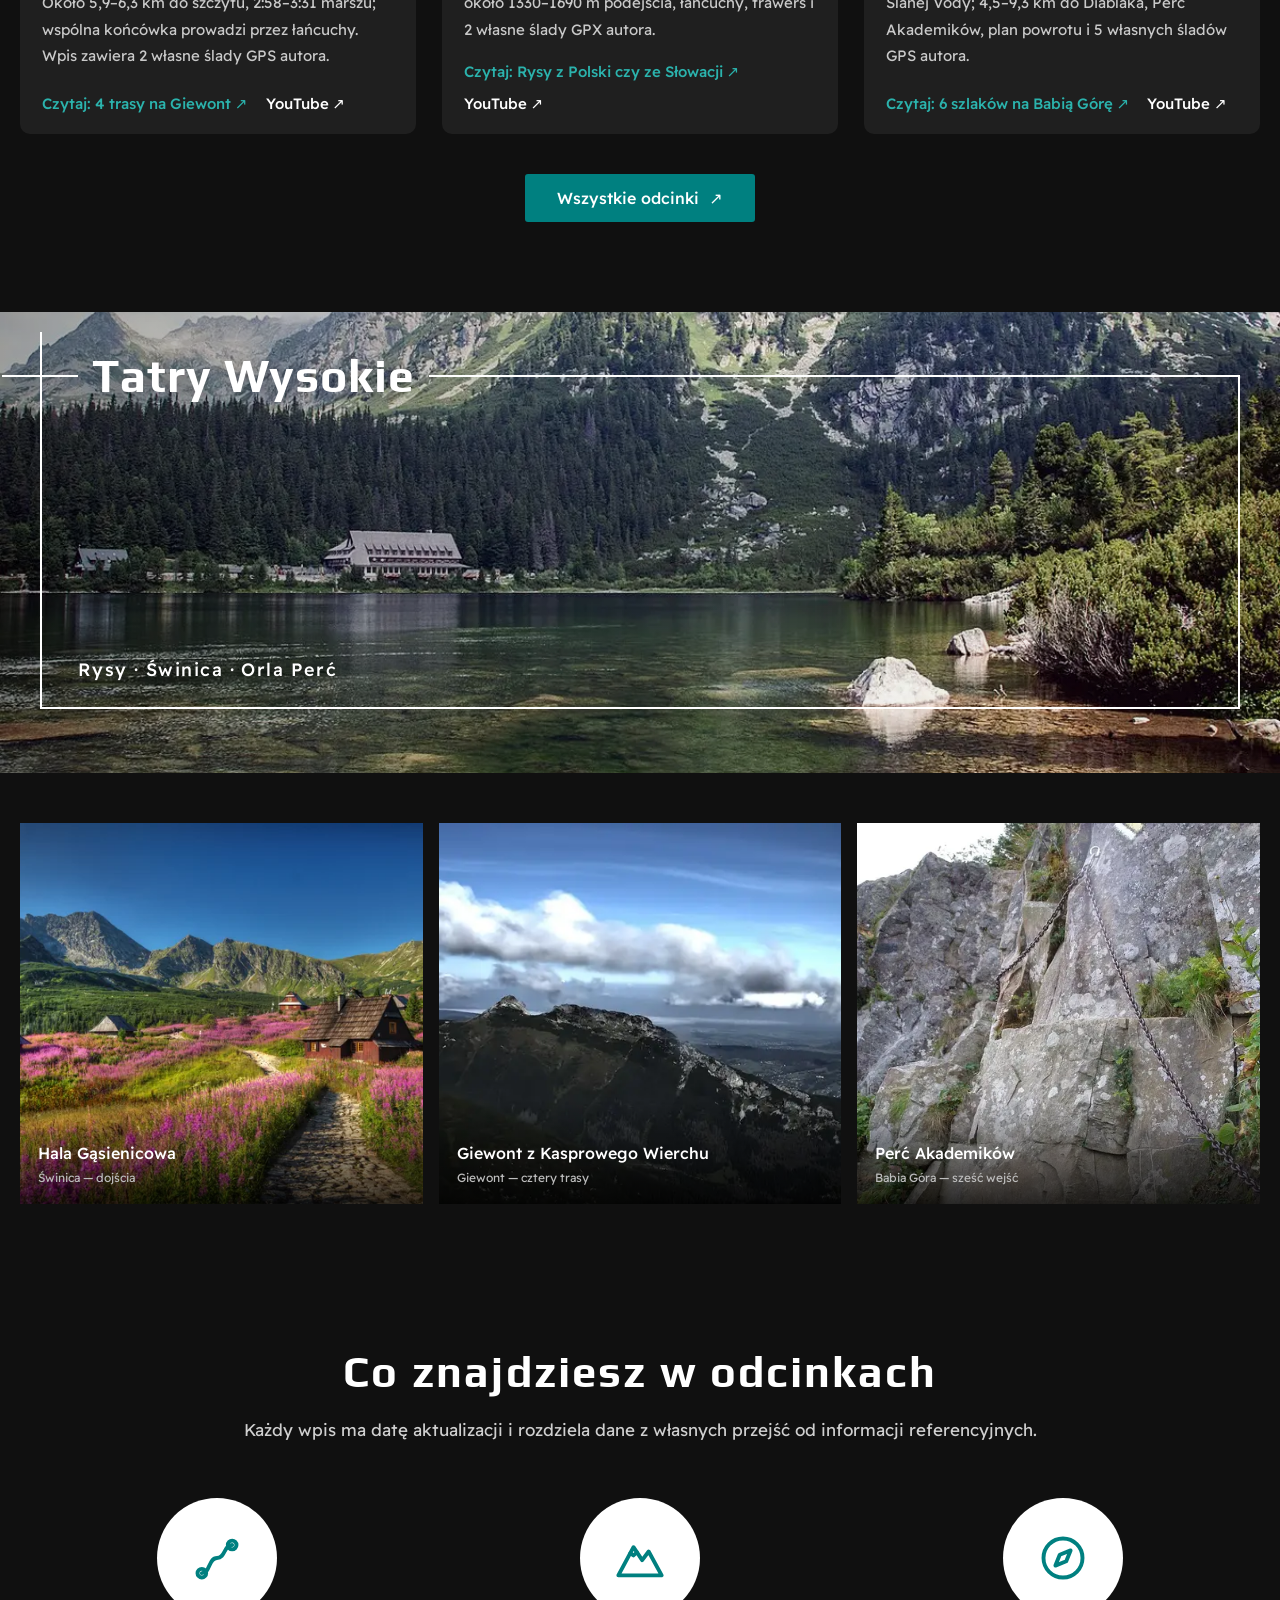
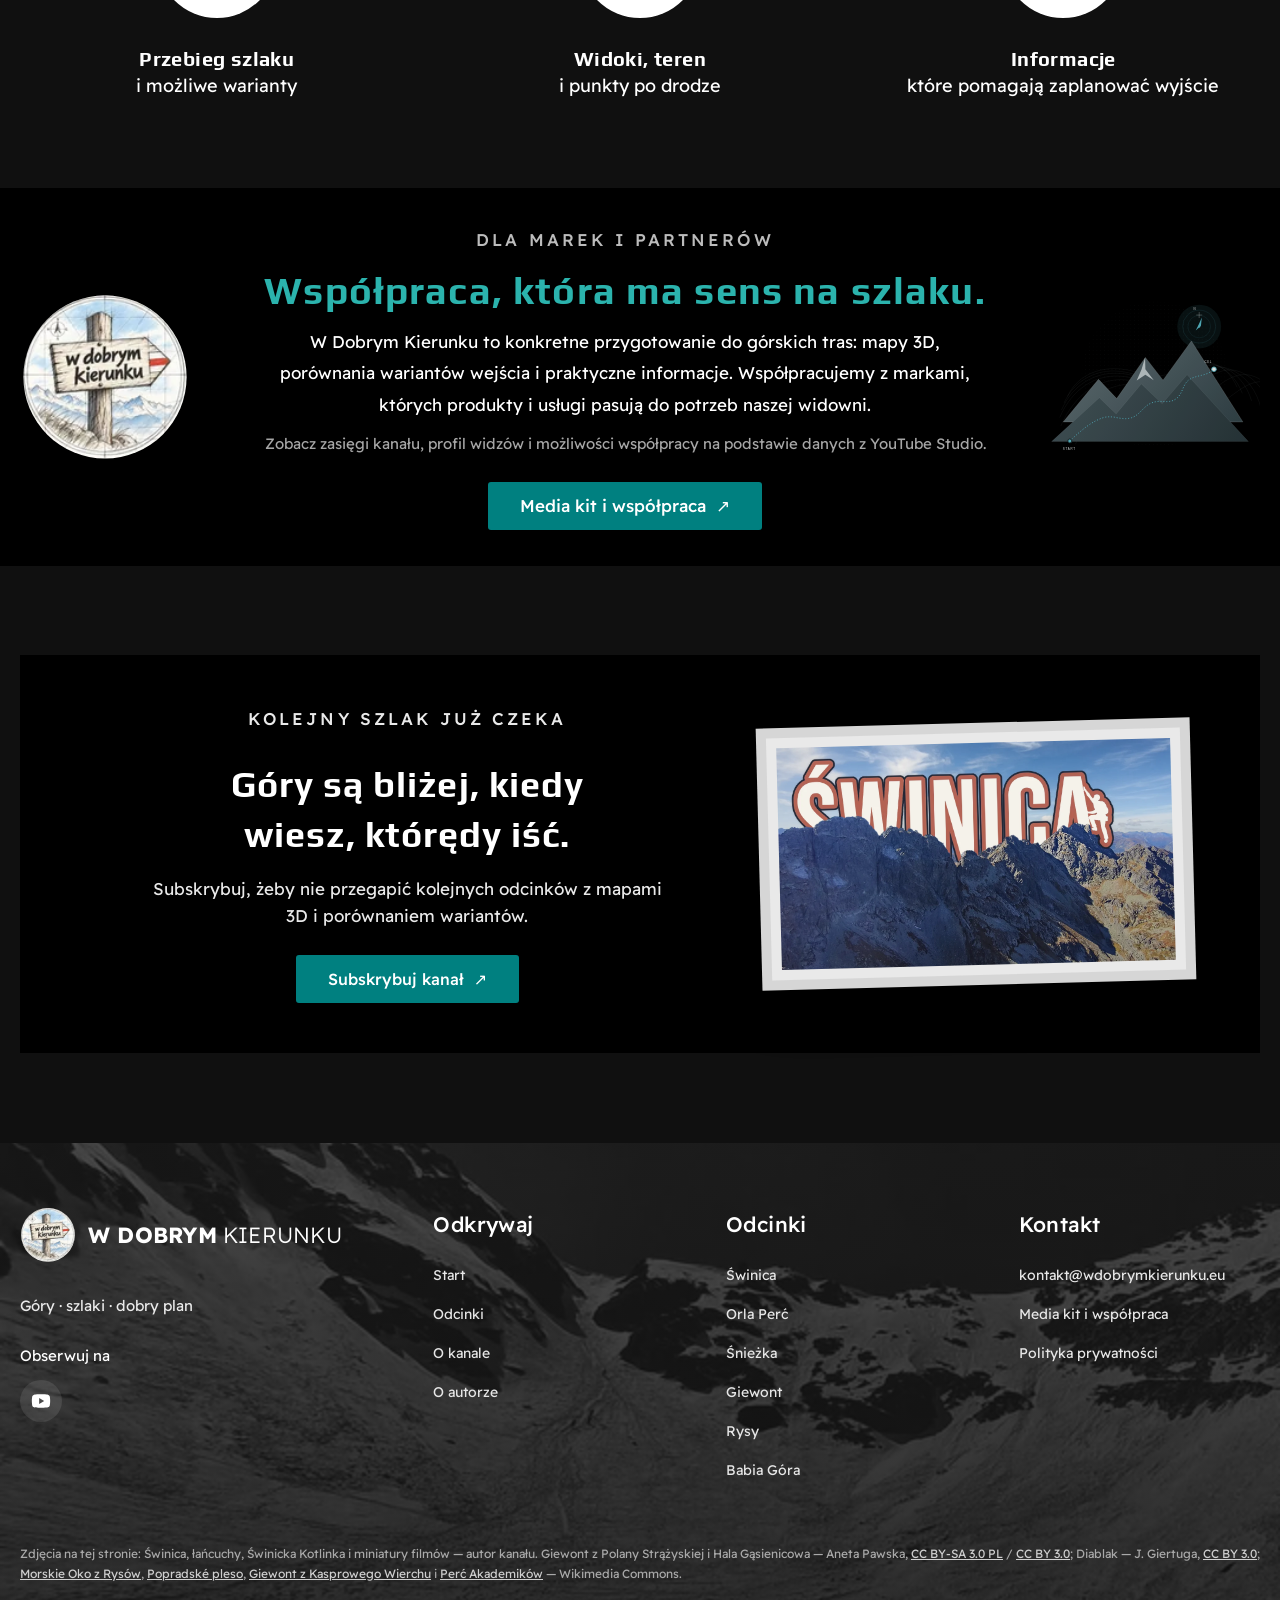
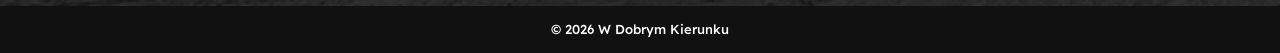
==== commit 5fc98f9d: "Redesign in the style of a dark travel-blog theme Dark #101010 background, #1f1f1f cards, teal #0080" ====
--- a/site/index.html
+++ b/site/index.html
@@ -3,7 +3,7 @@
   <head>
     <meta charset="utf-8">
     <meta name="viewport" content="width=device-width, initial-scale=1">
-    <meta name="theme-color" content="#171d21">
+    <meta name="theme-color" content="#101010">
     <meta name="description" content="W Dobrym Kierunku: górskie szlaki, trasy, mapy 3D i praktyczne planowanie wejść na Babią Górę, Rysy, Giewont i Śnieżkę. Sprawdź czas, przewyższenie i trudność.">
     <meta property="og:type" content="website">
     <meta property="og:title" content="W Dobrym Kierunku — góry zaczynają się od dobrego planu">
@@ -17,67 +17,86 @@
     <link rel="icon" href="assets/wdk-logo.webp" type="image/webp">
     <link rel="preconnect" href="https://fonts.googleapis.com">
     <link rel="preconnect" href="https://fonts.gstatic.com" crossorigin>
-    <link href="https://fonts.googleapis.com/css2?family=Poppins:wght@400;500;600;700;800&display=swap" rel="stylesheet">
-    <link rel="stylesheet" href="styles.css?v=media-kit-20261023">
+    <link href="https://fonts.googleapis.com/css2?family=Play:wght@400;700&amp;family=Readex+Pro:wght@300;400;500;600;700&amp;display=swap" rel="stylesheet">
+    <script>document.documentElement.classList.add('js')</script>
+    <link rel="stylesheet" href="styles.css?v=aster-20261106">
     <script type="application/ld+json">{"@context":"https://schema.org","@graph":[{"@type":"WebSite","@id":"https://wdobrymkierunku.eu/#website","url":"https://wdobrymkierunku.eu/","name":"W Dobrym Kierunku","description":"Górskie szlaki, trasy, mapy 3D i praktyczne planowanie wejść na Babią Górę, Rysy, Giewont i Śnieżkę.","inLanguage":"pl-PL","publisher":{"@id":"https://wdobrymkierunku.eu/#organization"}},{"@type":"Organization","@id":"https://wdobrymkierunku.eu/#organization","name":"W Dobrym Kierunku","url":"https://wdobrymkierunku.eu/","logo":{"@type":"ImageObject","url":"https://wdobrymkierunku.eu/assets/wdk-logo.webp","width":1200,"height":1200},"sameAs":["https://www.youtube.com/@w.dobrym.kierunku"]},{"@type":"WebPage","@id":"https://wdobrymkierunku.eu/#webpage","url":"https://wdobrymkierunku.eu/","name":"W Dobrym Kierunku — szlaki i górskie trasy","description":"Wybierz górski szlak, porównaj trasę i obejrzyj powiązany odcinek YouTube — od Babiej Góry po Śnieżkę.","inLanguage":"pl-PL","dateModified":"2026-11-02","isPartOf":{"@id":"https://wdobrymkierunku.eu/#website"},"about":{"@id":"https://wdobrymkierunku.eu/#organization"}},{"@type":"ItemList","@id":"https://wdobrymkierunku.eu/#episodes","name":"Odcinki i artykuły W Dobrym Kierunku","numberOfItems":6,"itemListOrder":"https://schema.org/ItemListOrderAscending","itemListElement":[{"@type":"ListItem","position":1,"url":"https://wdobrymkierunku.eu/odcinki/swinica.html","item":{"@type":"VideoObject","@id":"https://wdobrymkierunku.eu/odcinki/swinica.html#video","name":"Świnica","description":"Świnica: dwie drogi na szczyt (od Świnickiej Przełęczy i jednokierunkowa od Zawratu), jedna droga zejścia, dojścia, zima.","thumbnailUrl":"https://img.youtube.com/vi/ONe_V-6drto/maxresdefault.jpg","uploadDate":"2026-11-02T08:04:51-08:00","embedUrl":"https://www.youtube-nocookie.com/embed/ONe_V-6drto","contentUrl":"https://www.youtube.com/watch?v=ONe_V-6drto","inLanguage":"pl-PL","publisher":{"@id":"https://wdobrymkierunku.eu/#organization"}}},{"@type":"ListItem","position":2,"url":"https://wdobrymkierunku.eu/odcinki/orla-perc.html","item":{"@type":"VideoObject","@id":"https://wdobrymkierunku.eu/odcinki/orla-perc.html#video","name":"Orla Perć – zanim podejmiesz decyzję","description":"Orla Perć od Zawratu do Krzyżnego: dojścia, trudności grani, zejścia i przygotowanie.","thumbnailUrl":"https://img.youtube.com/vi/4hKhfTYWHQ0/maxresdefault.jpg","embedUrl":"https://www.youtube-nocookie.com/embed/4hKhfTYWHQ0","contentUrl":"https://www.youtube.com/watch?v=4hKhfTYWHQ0","inLanguage":"pl-PL","publisher":{"@id":"https://wdobrymkierunku.eu/#organization"}}},{"@type":"ListItem","position":3,"url":"https://wdobrymkierunku.eu/odcinki/sniezka.html","item":{"@type":"VideoObject","@id":"https://wdobrymkierunku.eu/odcinki/sniezka.html#video","name":"Śnieżka: 52 warianty wejścia z Polski i Czech","description":"Porównanie 52 wariantów wejścia na Śnieżkę z Polski i Czech oraz dwudniowej grani ze Szklarskiej Poręby.","thumbnailUrl":"https://img.youtube.com/vi/NL8HK3iBAJo/maxresdefault.jpg","embedUrl":"https://www.youtube-nocookie.com/embed/NL8HK3iBAJo","contentUrl":"https://www.youtube.com/watch?v=NL8HK3iBAJo","uploadDate":"2026-09-26T08:00:21-07:00","inLanguage":"pl-PL","publisher":{"@id":"https://wdobrymkierunku.eu/#organization"}}},{"@type":"ListItem","position":4,"url":"https://wdobrymkierunku.eu/odcinki/giewont.html","item":{"@type":"VideoObject","@id":"https://wdobrymkierunku.eu/odcinki/giewont.html#video","name":"Giewont — cztery trasy na szczyt","description":"Porównanie wejść na Giewont z Kuźnic, Doliny Strążyskiej, Gronika i Kasprowego Wierchu.","thumbnailUrl":"https://img.youtube.com/vi/krOkwWOxbOk/maxresdefault.jpg","embedUrl":"https://www.youtube-nocookie.com/embed/krOkwWOxbOk","contentUrl":"https://www.youtube.com/watch?v=krOkwWOxbOk","uploadDate":"2026-09-12T05:05:16-07:00","inLanguage":"pl-PL","duration":"PT8M26S","publisher":{"@id":"https://wdobrymkierunku.eu/#organization"}}},{"@type":"ListItem","position":5,"url":"https://wdobrymkierunku.eu/odcinki/rysy.html","item":{"@type":"VideoObject","@id":"https://wdobrymkierunku.eu/odcinki/rysy.html#video","name":"Rysy z Polski czy ze Słowacji?","description":"Porównanie polskiego i słowackiego wejścia na Rysy, z łańcuchami, logistyką i trawersem.","thumbnailUrl":"https://img.youtube.com/vi/WBMHq4xDD6U/maxresdefault.jpg","embedUrl":"https://www.youtube-nocookie.com/embed/WBMHq4xDD6U","contentUrl":"https://www.youtube.com/watch?v=WBMHq4xDD6U","uploadDate":"2026-09-05T23:00:36-07:00","inLanguage":"pl-PL","duration":"PT9M8S","publisher":{"@id":"https://wdobrymkierunku.eu/#organization"}}},{"@type":"ListItem","position":6,"url":"https://wdobrymkierunku.eu/odcinki/babia-gora.html","item":{"@type":"VideoObject","@id":"https://wdobrymkierunku.eu/odcinki/babia-gora.html#video","name":"Babia Góra — sześć wejść na Diablak","description":"Porównanie sześciu wariantów wejścia na Babią Górę, z Percią Akademików, parkingami i śladami GPS.","thumbnailUrl":"https://img.youtube.com/vi/hs5wtevaPq4/maxresdefault.jpg","embedUrl":"https://www.youtube-nocookie.com/embed/hs5wtevaPq4","contentUrl":"https://www.youtube.com/watch?v=hs5wtevaPq4","uploadDate":"2026-08-28T23:42:47-07:00","inLanguage":"pl-PL","duration":"PT8M26S","publisher":{"@id":"https://wdobrymkierunku.eu/#organization"}}}]}]}</script>
     <link rel="alternate" type="text/plain" href="llms.txt" title="Informacje dla narzędzi AI">
     <link rel="alternate" type="application/atom+xml" href="https://wdobrymkierunku.eu/feed.xml" title="W Dobrym Kierunku — nowe wpisy">
+<script src="main.js" defer></script>
 </head>
-  <body>
+  <body class="home">
     <a class="skip-link" href="#main">Przejdź do treści</a>
 
-    <header class="site-header">
-      <a class="brand" href="#top" aria-label="W Dobrym Kierunku — strona główna">
-        <img src="assets/wdk-logo.webp" width="74" height="74" alt="Logo W Dobrym Kierunku">
-      </a>
-      <nav class="main-nav" aria-label="Nawigacja główna">
-        <a href="#top">Start</a>
-        <a href="#odcinki">Odcinki</a>
-        <a href="#o-kanale">O kanale</a>
-        <a href="media-kit.html">Współpraca</a>
-        <a class="nav-cta" href="https://www.youtube.com/@w.dobrym.kierunku" target="_blank" rel="noopener noreferrer">
-          <svg viewBox="0 0 24 24" aria-hidden="true"><path d="M21.6 7.2a2.9 2.9 0 0 0-2-2C17.8 4.7 12 4.7 12 4.7s-5.8 0-7.6.5a2.9 2.9 0 0 0-2 2A30.3 30.3 0 0 0 2 12a30.3 30.3 0 0 0 .4 4.8 2.9 2.9 0 0 0 2 2c1.8.5 7.6.5 7.6.5s5.8 0 7.6-.5a2.9 2.9 0 0 0 2-2A30.3 30.3 0 0 0 22 12a30.3 30.3 0 0 0-.4-4.8ZM10 15.2V8.8l5.5 3.2-5.5 3.2Z"/></svg>
-          <span>YouTube</span>
-        </a>
-      </nav>
-    </header>
+    <div class="topbar"><a href="https://www.youtube.com/@w.dobrym.kierunku?sub_confirmation=1" target="_blank" rel="noopener noreferrer">Subskrybuj kanał na YouTube <span aria-hidden="true">↗</span></a></div>
+<header class="site-header"><a class="brand" href="#top" aria-label="W Dobrym Kierunku — strona główna"><img src="assets/wdk-logo.webp" width="74" height="74" alt="Logo W Dobrym Kierunku"><span class="brand-word" aria-hidden="true"><b>W Dobrym</b> Kierunku</span></a><button class="nav-toggle" type="button" aria-expanded="false" aria-controls="main-nav" aria-label="Otwórz menu"><span></span></button><nav class="main-nav" id="main-nav" aria-label="Nawigacja główna"><a href="#top">Start</a><a href="#odcinki">Odcinki</a><a href="#o-kanale">O kanale</a><a href="media-kit.html">Współpraca</a><a class="nav-cta" href="https://www.youtube.com/@w.dobrym.kierunku" target="_blank" rel="noopener noreferrer"><svg viewBox="0 0 24 24" aria-hidden="true"><path d="M21.6 7.2a2.9 2.9 0 0 0-2-2C17.8 4.7 12 4.7 12 4.7s-5.8 0-7.6.5a2.9 2.9 0 0 0-2 2A30.3 30.3 0 0 0 2 12a30.3 30.3 0 0 0 .4 4.8 2.9 2.9 0 0 0 2 2c1.8.5 7.6.5 7.6.5s5.8 0 7.6-.5a2.9 2.9 0 0 0 2-2A30.3 30.3 0 0 0 22 12a30.3 30.3 0 0 0-.4-4.8ZM10 15.2V8.8l5.5 3.2-5.5 3.2Z"/></svg><span>YouTube</span></a></nav></header>
 
     <main id="main">
       <section class="hero" id="top" aria-labelledby="hero-title">
-        <img class="hero-image" src="https://img.youtube.com/vi/4hKhfTYWHQ0/maxresdefault.jpg" width="1920" height="1080" alt="Miniatura odcinka Orla Perć – zanim podejmiesz decyzję" fetchpriority="high">
-        <div class="hero-shade" aria-hidden="true"></div>
-        <div class="hero-content">
-          <p class="eyebrow"><span class="live-dot"></span> GÓRY · SZLAKI · DOBRY PLAN</p>
+        <div class="hero-main">
+          <p class="eyebrow"><span class="live-dot"></span> Góry · szlaki · dobry plan</p>
           <h1 id="hero-title">Wybierz swój<br><em>dobry kierunek.</em></h1>
           <p class="hero-copy">Poznaj górskie szlaki, zobacz przebieg trasy i sprawdź, czego możesz spodziewać się po drodze. W góry ruszaj z planem.</p>
           <div class="hero-actions">
-            <a class="button button-primary" href="https://youtu.be/4hKhfTYWHQ0" target="_blank" rel="noopener noreferrer">
-              <svg viewBox="0 0 24 24" aria-hidden="true"><path d="m9 6 10 6-10 6V6Z"/></svg>
-              Obejrzyj odcinek o Orlej Perci
-            </a>
-            <a class="button button-outline" href="#odcinki">Zobacz odcinki</a>
-          </div>
-          <div class="hero-meta" aria-label="Tematy kanału">
-            <span>TRASY GÓRSKIE</span><i></i><span>MAPY I WIZUALIZACJE</span><i></i><span>POLSKA I DALEJ</span>
-          </div>
-        </div>
-        <a class="hero-watch" href="https://youtu.be/4hKhfTYWHQ0" target="_blank" rel="noopener noreferrer" aria-label="Odtwórz odcinek o Orlej Perci na YouTube">
-          <span class="watch-ring"><svg viewBox="0 0 24 24" aria-hidden="true"><path d="m9 6 10 6-10 6V6Z"/></svg></span>
-          <span>ODCINEK<br><strong>ORLA PERĆ</strong></span>
-        </a>
-        <div class="hero-index"><span>05</span><b></b><span>W DOBRYM KIERUNKU</span></div>
+            <a class="button button-outline" href="https://youtu.be/4hKhfTYWHQ0" target="_blank" rel="noopener noreferrer">Obejrzyj odcinek o Orlej Perci</a>
+            <a class="button button-ghost" href="#odcinki">Zobacz odcinki</a>
+          </div>
+        </div>
+        <div class="hero-panel">
+          <img class="hero-photo" src="assets/images/swinica-z-kotlinki.webp" srcset="assets/images/swinica-z-kotlinki-640.webp 640w, assets/images/swinica-z-kotlinki.webp 1200w" sizes="(max-width: 960px) 100vw, 42vw" width="1200" height="862" alt="Świnica ze Świnickiej Kotlinki — zdjęcie autora kanału" fetchpriority="high">
+          <a class="hero-watch" href="https://youtu.be/4hKhfTYWHQ0" target="_blank" rel="noopener noreferrer" aria-label="Odtwórz odcinek o Orlej Perci na YouTube">
+            <span class="watch-ring"><svg viewBox="0 0 24 24" aria-hidden="true"><path d="m8 5 12 7-12 7V5Z"/></svg></span>
+            <span>ODCINEK<br><strong>ORLA PERĆ</strong></span>
+          </a>
+        </div>
+        <img class="hero-clouds" src="assets/clouds.webp" srcset="assets/clouds-1200.webp 1200w, assets/clouds.webp 2400w" sizes="100vw" width="2400" height="400" alt="">
+      </section>
+
+      <section class="tours section-wrap" aria-labelledby="tours-title">
+        <h2 class="section-title" id="tours-title">Moje ostatnie trasy</h2>
+        <ul class="tour-list">
+          <li><a href="odcinki/swinica.html"><span class="tour-img"><img src="assets/images/swinica-z-kotlinki-640.webp" width="640" height="460" loading="lazy" alt=""></span><span class="tour-name">Świnica</span></a></li>
+          <li><a href="odcinki/orla-perc.html"><span class="tour-img"><img src="assets/images/orla-perc-trasa-480.webp" width="480" height="480" loading="lazy" alt=""></span><span class="tour-name">Orla Perć</span></a></li>
+          <li><a href="odcinki/sniezka.html"><span class="tour-img"><img src="assets/images/sniezka-warianty-480.webp" width="480" height="480" loading="lazy" alt=""></span><span class="tour-name">Śnieżka</span></a></li>
+          <li><a href="odcinki/giewont.html"><span class="tour-img"><img src="assets/images/giewont-strazyska-640.webp" width="640" height="428" loading="lazy" alt=""></span><span class="tour-name">Giewont</span></a></li>
+          <li><a href="odcinki/rysy.html"><span class="tour-img"><img src="assets/images/rysy-morskie-oko-640.webp" width="640" height="304" loading="lazy" alt=""></span><span class="tour-name">Rysy</span></a></li>
+          <li><a href="odcinki/babia-gora.html"><span class="tour-img"><img src="assets/images/babia-diablak-640.webp" width="640" height="427" loading="lazy" alt=""></span><span class="tour-name">Babia Góra</span></a></li>
+        </ul>
+      </section>
+
+      <section class="about section-wrap" id="o-kanale" aria-labelledby="about-title">
+        <h2 class="section-title">Poznaj kanał</h2>
+        <div class="about-inner">
+          <figure class="about-photo">
+            <img src="assets/images/swinica-lancuchy.webp" srcset="assets/images/swinica-lancuchy-640.webp 640w, assets/images/swinica-lancuchy.webp 1200w" sizes="(max-width: 960px) calc(100vw - 40px), 50vw" width="1200" height="800" loading="lazy" alt="Turysta na łańcuchach na szlaku z Zawratu na Świnicę">
+            <figcaption>Łańcuchy na szlaku z Zawratu na Świnicę. Zdjęcie autora kanału, 18.07.2025.</figcaption>
+          </figure>
+          <div class="about-copy">
+            <p class="eyebrow">Cześć, tu W Dobrym Kierunku</p>
+            <h3 id="about-title">Najpierw sprawdź. Potem ruszaj.</h3>
+            <p>To kanał dla tych, którzy przed wyjściem w góry chcą wiedzieć, którędy iść i czego spodziewać się na trasie. Pokazuję przebieg szlaków, warianty i teren — konkretnie, z mapą i wizualizacjami.</p>
+            <h4>Tematy kanału</h4>
+            <ul class="about-tags">
+              <li>Trasy górskie</li>
+              <li>Mapy i wizualizacje</li>
+              <li>Polska i dalej</li>
+            </ul>
+            <div class="about-actions"><a class="button button-primary" href="https://www.youtube.com/@w.dobrym.kierunku" target="_blank" rel="noopener noreferrer">Poznaj kanał na YouTube <span aria-hidden="true">↗</span></a><a class="button button-ghost" href="autor.html">O autorze</a></div>
+          </div>
+        </div>
       </section>
 
       <section class="episodes section-wrap" id="odcinki" aria-labelledby="episodes-title">
-        <div class="section-heading">
-          <div>
-            <p class="eyebrow eyebrow-muted">ZAPLANUJ NASTĘPNĄ WĘDRÓWKĘ</p>
-            <h2 id="episodes-title">Na dobrym <em>szlaku.</em></h2>
-          </div>
-          <a class="text-link" href="https://www.youtube.com/@w.dobrym.kierunku/videos" target="_blank" rel="noopener noreferrer">Wszystkie odcinki <span aria-hidden="true">↗</span></a>
+        <p class="eyebrow">Zaplanuj następną wędrówkę</p>
+        <h2 class="section-title section-title-left" id="episodes-title">Na dobrym szlaku</h2>
+        <div class="episode-filters" role="group" aria-label="Pokaż odcinki z pasma" hidden>
+          <button type="button" data-filter="all" aria-pressed="true">Wszystkie</button>
+          <button type="button" data-filter="tatry" aria-pressed="false">Tatry</button>
+          <button type="button" data-filter="karkonosze" aria-pressed="false">Karkonosze</button>
+          <button type="button" data-filter="beskidy" aria-pressed="false">Beskidy</button>
         </div>
         <div class="episode-grid">
-          <article class="episode-card">
+          <article class="episode-card" data-range="tatry">
             <div class="episode-player">
               <button class="video-poster" type="button" data-video-id="ONe_V-6drto" aria-label="Odtwórz odcinek 06: Świnica"><img src="https://img.youtube.com/vi/ONe_V-6drto/hqdefault.jpg" width="480" height="270" loading="lazy" alt="Miniatura filmu Świnica"><span class="video-poster-play" aria-hidden="true">▶</span></button><span class="episode-number">ODCINEK 06</span>
             </div>
@@ -90,7 +109,7 @@
             </div>
           </article>
 
-          <article class="episode-card">
+          <article class="episode-card" data-range="tatry">
             <div class="episode-player">
               <button class="video-poster" type="button" data-video-id="4hKhfTYWHQ0" aria-label="Odtwórz odcinek 05: Orla Perć"><img src="https://img.youtube.com/vi/4hKhfTYWHQ0/hqdefault.jpg" width="480" height="270" loading="lazy" alt="Miniatura filmu Orla Perć"><span class="video-poster-play" aria-hidden="true">▶</span></button><span class="episode-number">ODCINEK 05</span>
             </div>
@@ -103,9 +122,9 @@
             </div>
           </article>
 
-<article class="episode-card">
-            <div class="episode-player">
-              <button class="video-poster" type="button" data-video-id="NL8HK3iBAJo" aria-label="Odtwórz odcinek 04: Śnieżka"><img src="https://img.youtube.com/vi/NL8HK3iBAJo/hqdefault.jpg" width="480" height="270" alt="Odtwórz odcinek 04: Śnieżka — miniatura"><span class="video-poster-play" aria-hidden="true">▶</span></button>
+          <article class="episode-card" data-range="karkonosze">
+            <div class="episode-player">
+              <button class="video-poster" type="button" data-video-id="NL8HK3iBAJo" aria-label="Odtwórz odcinek 04: Śnieżka"><img src="https://img.youtube.com/vi/NL8HK3iBAJo/hqdefault.jpg" width="480" height="270" loading="lazy" alt="Odtwórz odcinek 04: Śnieżka — miniatura"><span class="video-poster-play" aria-hidden="true">▶</span></button>
               <span class="episode-number">ODCINEK 04</span>
             </div>
             <div class="episode-info">
@@ -117,9 +136,9 @@
             </div>
           </article>
 
-          <article class="episode-card">
-            <div class="episode-player">
-              <button class="video-poster" type="button" data-video-id="krOkwWOxbOk" aria-label="Odtwórz odcinek 03: Giewont"><img src="https://img.youtube.com/vi/krOkwWOxbOk/hqdefault.jpg" width="480" height="270" alt="Odtwórz odcinek 03: Giewont — miniatura"><span class="video-poster-play" aria-hidden="true">▶</span></button>
+          <article class="episode-card" data-range="tatry">
+            <div class="episode-player">
+              <button class="video-poster" type="button" data-video-id="krOkwWOxbOk" aria-label="Odtwórz odcinek 03: Giewont"><img src="https://img.youtube.com/vi/krOkwWOxbOk/hqdefault.jpg" width="480" height="270" loading="lazy" alt="Odtwórz odcinek 03: Giewont — miniatura"><span class="video-poster-play" aria-hidden="true">▶</span></button>
               <span class="episode-number">ODCINEK 03</span>
             </div>
             <div class="episode-info">
@@ -130,9 +149,10 @@
               <div class="episode-links"><a href="odcinki/giewont.html">Czytaj: 4 trasy na Giewont <span aria-hidden="true">↗</span></a><a class="episode-watch-link" href="https://youtu.be/krOkwWOxbOk" target="_blank" rel="noopener noreferrer">YouTube <span aria-hidden="true">↗</span></a></div>
             </div>
           </article>
-          <article class="episode-card">
-            <div class="episode-player">
-              <button class="video-poster" type="button" data-video-id="WBMHq4xDD6U" aria-label="Odtwórz odcinek 02: Rysy"><img src="https://img.youtube.com/vi/WBMHq4xDD6U/hqdefault.jpg" width="480" height="270" alt="Odtwórz odcinek 02: Rysy — miniatura"><span class="video-poster-play" aria-hidden="true">▶</span></button>
+
+          <article class="episode-card" data-range="tatry">
+            <div class="episode-player">
+              <button class="video-poster" type="button" data-video-id="WBMHq4xDD6U" aria-label="Odtwórz odcinek 02: Rysy"><img src="https://img.youtube.com/vi/WBMHq4xDD6U/hqdefault.jpg" width="480" height="270" loading="lazy" alt="Odtwórz odcinek 02: Rysy — miniatura"><span class="video-poster-play" aria-hidden="true">▶</span></button>
               <span class="episode-number">ODCINEK 02</span>
             </div>
             <div class="episode-info">
@@ -143,9 +163,10 @@
               <div class="episode-links"><a href="odcinki/rysy.html">Czytaj: Rysy z Polski czy ze Słowacji <span aria-hidden="true">↗</span></a><a class="episode-watch-link" href="https://youtu.be/WBMHq4xDD6U" target="_blank" rel="noopener noreferrer">YouTube <span aria-hidden="true">↗</span></a></div>
             </div>
           </article>
-          <article class="episode-card">
-            <div class="episode-player">
-              <button class="video-poster" type="button" data-video-id="hs5wtevaPq4" aria-label="Odtwórz odcinek 01: Babia Góra"><img src="https://img.youtube.com/vi/hs5wtevaPq4/hqdefault.jpg" width="480" height="270" alt="Odtwórz odcinek 01: Babia Góra — miniatura"><span class="video-poster-play" aria-hidden="true">▶</span></button>
+
+          <article class="episode-card" data-range="beskidy">
+            <div class="episode-player">
+              <button class="video-poster" type="button" data-video-id="hs5wtevaPq4" aria-label="Odtwórz odcinek 01: Babia Góra"><img src="https://img.youtube.com/vi/hs5wtevaPq4/hqdefault.jpg" width="480" height="270" loading="lazy" alt="Odtwórz odcinek 01: Babia Góra — miniatura"><span class="video-poster-play" aria-hidden="true">▶</span></button>
               <span class="episode-number">ODCINEK 01</span>
             </div>
             <div class="episode-info">
@@ -157,75 +178,60 @@
             </div>
           </article>
         </div>
-      </section>
-
-      <section class="about" id="o-kanale" aria-labelledby="about-title">
-        <div class="about-inner section-wrap">
-          <div class="about-art" aria-hidden="true">
-            <img src="assets/hero-map.svg" width="600" height="600" alt="Schemat mapy górskiej z kierunkiem trasy">
-            <span class="art-caption">DOBRY PLAN ZACZYNA SIĘ NA MAPIE</span>
-          </div>
-          <div class="about-copy">
-            <p class="eyebrow eyebrow-muted">CZEŚĆ, TU W DOBRYM KIERUNKU</p>
-            <h2 id="about-title">Najpierw sprawdź.<br><em>Potem ruszaj.</em></h2>
-            <p>To kanał dla tych, którzy przed wyjściem w góry chcą wiedzieć, którędy iść i czego spodziewać się na trasie. Pokazuję przebieg szlaków, warianty i teren — konkretnie, z mapą i wizualizacjami. Każdy wpis ma datę aktualizacji i rozdziela dane z własnych przejść od informacji referencyjnych.</p>
-            <ul class="about-points">
-              <li><span>01</span> Przebieg szlaku i możliwe warianty</li>
-              <li><span>02</span> Widoki, teren i punkty po drodze</li>
-              <li><span>03</span> Informacje, które pomagają zaplanować wyjście</li>
-            </ul>
-            <div class="about-actions"><a class="button button-primary" href="https://www.youtube.com/@w.dobrym.kierunku" target="_blank" rel="noopener noreferrer">Poznaj kanał na YouTube <span aria-hidden="true">↗</span></a><a class="button button-outline" href="autor.html">O autorze <span aria-hidden="true">↗</span></a></div>
-          </div>
-        </div>
+        <div class="section-more"><a class="button button-primary" href="https://www.youtube.com/@w.dobrym.kierunku/videos" target="_blank" rel="noopener noreferrer">Wszystkie odcinki <span aria-hidden="true">↗</span></a></div>
+      </section>
+
+      <section class="feature" aria-labelledby="feature-title">
+        <div class="feature-banner" style="background-image:url('assets/images/rysy-popradske-pleso.webp')">
+          <div class="feature-frame">
+            <h2 class="feature-title" id="feature-title"><span>Tatry Wysokie</span></h2>
+            <p class="feature-sub">Rysy · Świnica · Orla Perć</p>
+          </div>
+        </div>
+        <div class="feature-gallery section-wrap">
+          <a href="odcinki/swinica.html"><img src="assets/images/swinica-hala-gasienicowa-640.webp" width="640" height="427" loading="lazy" alt="Hala Gąsienicowa, w tle Kościelec i Świnica"><span>Hala Gąsienicowa<small>Świnica — dojścia</small></span></a>
+          <a href="odcinki/giewont.html"><img src="assets/images/giewont-kasprowy-640.webp" width="640" height="427" loading="lazy" alt="Giewont z grani Kasprowego Wierchu"><span>Giewont z Kasprowego Wierchu<small>Giewont — cztery trasy</small></span></a>
+          <a href="odcinki/babia-gora.html"><img src="assets/images/babia-perc-akademikow-640.webp" width="640" height="480" loading="lazy" alt="Perć Akademików na Babiej Górze"><span>Perć Akademików<small>Babia Góra — sześć wejść</small></span></a>
+        </div>
+      </section>
+
+      <section class="reasons section-wrap" aria-labelledby="reasons-title">
+        <h2 class="section-title" id="reasons-title">Co znajdziesz w odcinkach</h2>
+        <p class="section-lead">Każdy wpis ma datę aktualizacji i rozdziela dane z własnych przejść od informacji referencyjnych.</p>
+        <ul class="reason-list">
+          <li><span class="reason-icon" aria-hidden="true"><svg viewBox="0 0 24 24"><path d="M5 19c4 0 3-7 7-7s3-6 7-6"/><circle cx="5" cy="19" r="2"/><circle cx="19" cy="6" r="2"/></svg></span><b>Przebieg szlaku</b>i możliwe warianty</li>
+          <li><span class="reason-icon" aria-hidden="true"><svg viewBox="0 0 24 24"><path d="M2 20 9 7l4 6 3-4 6 11H2Z"/><path d="m7.5 9.8 1.5 1 1.6-1.4"/></svg></span><b>Widoki, teren</b>i punkty po drodze</li>
+          <li><span class="reason-icon" aria-hidden="true"><svg viewBox="0 0 24 24"><circle cx="12" cy="12" r="9"/><path d="m15.5 8.5-2 5-5 2 2-5 5-2Z"/></svg></span><b>Informacje</b>które pomagają zaplanować wyjście</li>
+        </ul>
       </section>
 
       <section class="partnership" id="wspolpraca" aria-labelledby="partnership-title">
         <div class="partnership-inner section-wrap">
+          <div class="partnership-logo"><img src="assets/wdk-logo.webp" width="170" height="170" loading="lazy" alt=""></div>
           <div class="partnership-copy">
-            <p class="eyebrow eyebrow-muted">DLA MAREK I PARTNERÓW</p>
-            <h2 id="partnership-title">Współpraca,<br><em>która ma sens na szlaku.</em></h2>
+            <p class="eyebrow">Dla marek i partnerów</p>
+            <h2 id="partnership-title">Współpraca, <em>która ma sens na szlaku.</em></h2>
             <p>W Dobrym Kierunku to konkretne przygotowanie do górskich tras: mapy 3D, porównania wariantów wejścia i praktyczne informacje. Współpracujemy z markami, których produkty i usługi pasują do potrzeb naszej widowni.</p>
-          </div>
-          <div class="partnership-action">
-            <p>Zobacz zasięgi kanału, profil widzów i możliwości współpracy na podstawie danych z YouTube Studio.</p>
+            <p class="partnership-note">Zobacz zasięgi kanału, profil widzów i możliwości współpracy na podstawie danych z YouTube Studio.</p>
             <a class="button button-primary" href="media-kit.html">Media kit i współpraca <span aria-hidden="true">↗</span></a>
           </div>
-        </div>
-      </section>
-
-      <section class="closing" aria-labelledby="closing-title">
-        <div class="closing-inner">
-          <p class="eyebrow">KOLEJNY SZLAK JUŻ CZEKA</p>
-          <h2 id="closing-title">Góry są bliżej,<br><em>kiedy wiesz, którędy iść.</em></h2>
-          <a class="button button-primary" href="https://www.youtube.com/@w.dobrym.kierunku" target="_blank" rel="noopener noreferrer">Subskrybuj kanał <span aria-hidden="true">↗</span></a>
+          <div class="partnership-art" aria-hidden="true"><img src="assets/hero-map.svg" width="600" height="600" loading="lazy" alt=""></div>
+        </div>
+      </section>
+
+      <section class="closing section-wrap" aria-labelledby="closing-title">
+        <div class="closing-box">
+          <div class="closing-copy">
+            <p class="eyebrow">Kolejny szlak już czeka</p>
+            <h2 id="closing-title">Góry są bliżej, <em>kiedy wiesz, którędy iść.</em></h2>
+            <p>Subskrybuj, żeby nie przegapić kolejnych odcinków z mapami 3D i porównaniem wariantów.</p>
+            <a class="button button-primary" href="https://www.youtube.com/@w.dobrym.kierunku?sub_confirmation=1" target="_blank" rel="noopener noreferrer">Subskrybuj kanał <span aria-hidden="true">↗</span></a>
+          </div>
+          <a class="closing-frame" href="https://youtu.be/ONe_V-6drto" target="_blank" rel="noopener noreferrer"><img src="assets/images/swinica-miniatura.webp" width="1280" height="720" loading="lazy" alt="Miniatura najnowszego filmu: Świnica — obejrzyj na YouTube"></a>
         </div>
       </section>
     </main>
 
-    <footer class="site-footer">
-      <a class="brand brand-footer" href="#top" aria-label="W Dobrym Kierunku — do góry strony">
-        <img src="assets/wdk-logo.webp" width="64" height="64" alt="Logo W Dobrym Kierunku">
-      </a>
-      <p>Góry · szlaki · dobry plan</p>
-      <a class="footer-channel" href="https://www.youtube.com/@w.dobrym.kierunku" target="_blank" rel="noopener noreferrer">YouTube <span aria-hidden="true">↗</span></a>
-      <a class="footer-contact" href="mailto:kontakt@wdobrymkierunku.eu">kontakt@wdobrymkierunku.eu</a>
-      <span class="copyright">© 2026 W Dobrym Kierunku</span>
-    </footer>
-  <script>
-document.querySelectorAll('.video-poster').forEach(function (poster) {
-  poster.addEventListener('click', function () {
-    var id = poster.getAttribute('data-video-id');
-    var iframe = document.createElement('iframe');
-    iframe.src = 'https://www.youtube-nocookie.com/embed/' + id + '?autoplay=1';
-    iframe.title = poster.getAttribute('aria-label') || 'Odtwarzacz YouTube';
-    iframe.loading = 'eager';
-    iframe.referrerPolicy = 'strict-origin-when-cross-origin';
-    iframe.allow = 'accelerometer; autoplay; clipboard-write; encrypted-media; gyroscope; picture-in-picture; web-share';
-    iframe.allowFullscreen = true;
-    poster.replaceWith(iframe);
-    iframe.focus();
-  });
-});
-</script>
+    <footer class="site-footer"><div class="footer-inner section-wrap"><div class="footer-brand"><a class="brand brand-footer" href="#top" aria-label="W Dobrym Kierunku — strona główna"><img src="assets/wdk-logo.webp" width="64" height="64" alt="Logo W Dobrym Kierunku"><span class="brand-word" aria-hidden="true"><b>W Dobrym</b> Kierunku</span></a><p>Góry · szlaki · dobry plan</p><p class="footer-follow">Obserwuj na</p><a class="footer-social" href="https://www.youtube.com/@w.dobrym.kierunku" target="_blank" rel="noopener noreferrer" aria-label="Kanał W Dobrym Kierunku na YouTube"><svg viewBox="0 0 24 24" aria-hidden="true"><path d="M21.6 7.2a2.9 2.9 0 0 0-2-2C17.8 4.7 12 4.7 12 4.7s-5.8 0-7.6.5a2.9 2.9 0 0 0-2 2A30.3 30.3 0 0 0 2 12a30.3 30.3 0 0 0 .4 4.8 2.9 2.9 0 0 0 2 2c1.8.5 7.6.5 7.6.5s5.8 0 7.6-.5a2.9 2.9 0 0 0 2-2A30.3 30.3 0 0 0 22 12a30.3 30.3 0 0 0-.4-4.8ZM10 15.2V8.8l5.5 3.2-5.5 3.2Z"/></svg></a></div><nav class="footer-col" aria-label="Strona"><p class="footer-title">Odkrywaj</p><ul><li><a href="#top">Start</a></li><li><a href="#odcinki">Odcinki</a></li><li><a href="#o-kanale">O kanale</a></li><li><a href="autor.html">O autorze</a></li></ul></nav><nav class="footer-col" aria-label="Artykuły"><p class="footer-title">Odcinki</p><ul><li><a href="odcinki/swinica.html">Świnica</a></li><li><a href="odcinki/orla-perc.html">Orla Perć</a></li><li><a href="odcinki/sniezka.html">Śnieżka</a></li><li><a href="odcinki/giewont.html">Giewont</a></li><li><a href="odcinki/rysy.html">Rysy</a></li><li><a href="odcinki/babia-gora.html">Babia Góra</a></li></ul></nav><div class="footer-col"><p class="footer-title">Kontakt</p><ul><li><a href="mailto:kontakt@wdobrymkierunku.eu">kontakt@wdobrymkierunku.eu</a></li><li><a href="media-kit.html">Media kit i współpraca</a></li><li><a href="polityka-prywatnosci.html">Polityka prywatności</a></li></ul></div></div><p class="photo-credits">Zdjęcia na tej stronie: Świnica, łańcuchy, Świnicka Kotlinka i miniatury filmów — autor kanału. Giewont z Polany Strążyskiej i Hala Gąsienicowa — Aneta Pawska, <a href="https://commons.wikimedia.org/wiki/File:Polana_Str%C4%85%C5%BCyska,_widok_na_Giewont.jpg" target="_blank" rel="noopener noreferrer">CC BY-SA 3.0 PL</a> / <a href="https://commons.wikimedia.org/wiki/File:Hala_G%C4%85sienicowa_-_sierpie%C5%84.jpg" target="_blank" rel="noopener noreferrer">CC BY 3.0</a>; Diablak — J. Giertuga, <a href="https://commons.wikimedia.org/wiki/File:Babia_G%C3%B3ra_-_Diablak,_2016-06-06,_19-51-28.jpg" target="_blank" rel="noopener noreferrer">CC BY 3.0</a>; <a href="https://commons.wikimedia.org/wiki/File:Czarny_Staw_pod_Rysami_and_Morskie_Oko_from_top_of_Rysy_Mt.jpg" target="_blank" rel="noopener noreferrer">Morskie Oko z Rysów</a>, <a href="https://commons.wikimedia.org/wiki/File:Popradsk%C3%A9_pleso,_Vysok%C3%A9_Tatry,_Slovakia_(Unsplash).jpg" target="_blank" rel="noopener noreferrer">Popradské pleso</a>, <a href="https://commons.wikimedia.org/wiki/File:Giewont_wsp%C3%B3%C5%82rz%C4%99dne_49%C2%B013%E2%80%B254%2C6%E2%80%B3N_19%C2%B058%E2%80%B253%2C6%E2%80%B3E_widok_z_Kasprowego_Wierchu_(Ten_plik_zosta%C5%82_przes%C5%82any_w_ramach_konkursu_Wakacje_z_Wikipedi%C4%85).jpg" target="_blank" rel="noopener noreferrer">Giewont z Kasprowego Wierchu</a> i <a href="https://commons.wikimedia.org/wiki/File:BgPN_Perc_Akademikow_1.jpg" target="_blank" rel="noopener noreferrer">Perć Akademików</a> — Wikimedia Commons.</p><div class="footer-bottom"><p class="copyright">© 2026 W Dobrym Kierunku</p></div></footer>
 </body>
 </html>
--- a/site/styles.css
+++ b/site/styles.css
@@ -1,315 +1,451 @@
+/* =========================================================
+   W Dobrym Kierunku — motyw „travel blog”
+   ciemne tło, turkusowy akcent, nagłówki Play, tekst Readex Pro
+   ========================================================= */
 :root {
   color-scheme: dark;
-  --night: #171d21;
-  --night-soft: #1e252a;
-  --night-card: #222a2f;
-  --accent: #57B8C7;
-  --accent-rgb: 87, 184, 199;
-  --paper: #F0F4F4;
-  --muted: #a3aaab;
-  --line: rgba(240, 244, 244, .13);
-  --font: 'Poppins', 'Avenir Next', Avenir, 'Segoe UI', Arial, sans-serif;
+  --bg: #101010;
+  --bg-2: #171717;
+  --card: #1f1f1f;
+  --card-2: #262626;
+  --bar: #232323;
+  --teal: #008080;           /* tło przycisków (biały tekst 4.8:1) */
+  --teal-dark: #006a6a;
+  --accent: #2bb3ad;         /* turkusowy tekst na ciemnym tle (7.4:1) */
+  --accent-rgb: 43, 179, 173;
+  --text: #f4f4f4;
+  --soft: #cfcfcf;
+  --muted: #a6a6a6;
+  --line: rgba(255, 255, 255, .13);
+  --radius: 10px;
+  --font: 'Readex Pro', system-ui, -apple-system, 'Segoe UI', Arial, sans-serif;
+  --font-head: 'Play', 'Readex Pro', system-ui, sans-serif;
+  --wrap: min(1400px, calc(100% - 40px));
+  --topbar-h: 34px;
+  --header-h: 76px;
+  /* aliasy używane przez style lokalne media kitu */
+  --night: var(--bg);
+  --night-soft: var(--bg-2);
+  --night-card: var(--card);
+  --paper: var(--text);
 }
 
 * { box-sizing: border-box; }
 html { scroll-behavior: smooth; }
-body { margin: 0; background: var(--night); color: var(--paper); font-family: var(--font); -webkit-font-smoothing: antialiased; }
+body { margin: 0; background: var(--bg); color: var(--text); font-family: var(--font); font-size: 16px; line-height: 1.7; -webkit-font-smoothing: antialiased; }
 a { color: inherit; }
 svg { display: block; }
-img { display: block; max-width: 100%; }
-h1, h2, h3, p { margin-top: 0; }
-.skip-link { position: absolute; z-index: 20; top: 10px; left: 10px; padding: 12px 16px; transform: translateY(-160%); background: var(--paper); color: var(--night); }
+img { display: block; max-width: 100%; height: auto; }
+h1, h2, h3, h4, p { margin-top: 0; }
+h1, h2, h3, h4 { font-family: var(--font-head); font-weight: 700; letter-spacing: .02em; color: #fff; text-wrap: balance; }
+h1 em, h2 em { color: inherit; font-style: normal; }
+.skip-link { position: absolute; z-index: 50; top: 10px; left: 10px; padding: 12px 16px; transform: translateY(-200%); background: #fff; color: #000; }
 .skip-link:focus { transform: translateY(0); }
-.site-header { position: absolute; z-index: 5; top: 0; right: 0; left: 0; display: flex; align-items: center; justify-content: space-between; height: 86px; padding: 0 clamp(24px, 7vw, 112px); border-bottom: 1px solid rgba(255,255,255,.11); background: rgba(18, 23, 26, .43); backdrop-filter: blur(8px); }
-.brand { display: inline-flex; align-items: center; gap: 0; color: var(--paper); font-size: 10px; font-weight: 600; letter-spacing: .14em; line-height: 1.35; text-decoration: none; }
-.brand img { width: 74px; height: 74px; object-fit: contain; clip-path: circle(48% at 50% 50%); }
-.brand strong { display: block; color: var(--accent); font-size: 12px; letter-spacing: .17em; }
-.main-nav { display: flex; align-items: center; gap: clamp(22px, 3.4vw, 53px); font-size: 10px; font-weight: 500; letter-spacing: .08em; text-transform: uppercase; }
-.main-nav > a:not(.nav-cta) { color: #e0e1df; text-decoration: none; transition: color .18s ease; }
-.main-nav > a:not(.nav-cta):hover, .footer-channel:hover { color: var(--accent); }
-.nav-cta { display: inline-flex; min-height: 40px; align-items: center; justify-content: center; gap: 9px; padding: 0 17px; border: 1px solid rgba(var(--accent-rgb),.6); color: var(--accent); text-decoration: none; transition: color .18s ease, background .18s ease; }
-.nav-cta:hover { background: var(--accent); color: var(--night); }
+:focus-visible { outline: 2px solid var(--accent); outline-offset: 3px; }
+.section-wrap { width: var(--wrap); margin: 0 auto; }
+
+/* ---------- Pasek górny i nagłówek ---------- */
+.topbar { position: relative; z-index: 6; height: var(--topbar-h); background: var(--bar); color: #fff; font-size: 12px; font-weight: 500; letter-spacing: .06em; line-height: var(--topbar-h); text-align: center; text-transform: uppercase; white-space: nowrap; }
+.topbar a { text-decoration: none; }
+.topbar a:hover { color: var(--accent); }
+
+.site-header { position: relative; z-index: 5; display: flex; align-items: center; justify-content: space-between; gap: 24px; height: var(--header-h); padding: 0 max(20px, calc((100% - 1400px) / 2)); background: #1b1b1b; }
+.home .site-header { position: absolute; top: var(--topbar-h); right: 0; left: 0; background: rgba(255, 255, 255, .07); backdrop-filter: blur(3px); }
+.brand { display: inline-flex; align-items: center; gap: 12px; color: #fff; text-decoration: none; }
+.brand img { width: 48px; height: 48px; object-fit: contain; clip-path: circle(48% at 50% 50%); }
+.brand-word { font-family: var(--font); font-size: 22px; font-weight: 300; letter-spacing: .01em; line-height: 1; text-transform: uppercase; white-space: nowrap; }
+.brand-word b { font-weight: 700; }
+.main-nav { display: flex; align-items: center; gap: clamp(20px, 3.2vw, 58px); font-size: 15px; font-weight: 500; }
+.main-nav > a:not(.nav-cta) { color: #fff; text-decoration: none; transition: color .18s ease; }
+.main-nav > a:not(.nav-cta):hover, .main-nav > a[aria-current="page"] { color: var(--accent); }
+.nav-cta { display: inline-flex; min-height: 38px; align-items: center; gap: 8px; padding: 0 14px; border-radius: 2px; background: var(--teal); color: #fff; font-weight: 500; text-decoration: none; transition: background .18s ease; }
+.nav-cta:hover { background: var(--teal-dark); }
 .nav-cta svg { width: 18px; fill: currentColor; }
-.hero { position: relative; display: flex; min-height: min(760px, 100svh); align-items: center; overflow: hidden; padding: 130px clamp(24px, 9vw, 144px) 95px; background: #1b2428; }
-.hero-image { position: absolute; inset: 0; width: 100%; height: 100%; object-fit: cover; object-position: center 43%; }
-.hero-shade { position: absolute; inset: 0; background: linear-gradient(90deg, rgba(15,20,22,.97) 0%, rgba(15,20,22,.88) 32%, rgba(15,20,22,.48) 62%, rgba(15,20,22,.18) 100%), linear-gradient(0deg, rgba(15,20,22,.72) 0%, transparent 35%); }
-.hero-content { position: relative; z-index: 1; width: min(670px, 76vw); padding-top: 33px; }
-.eyebrow { display: flex; align-items: center; gap: 11px; margin: 0 0 21px; color: var(--accent); font-size: 9px; font-weight: 600; letter-spacing: .21em; line-height: 1.7; text-transform: uppercase; }
-.live-dot { width: 7px; height: 7px; border-radius: 50%; background: var(--accent); box-shadow: 0 0 0 4px rgba(var(--accent-rgb),.13); }
-.hero h1 { margin: 0 0 20px; color: #fff; font-size: clamp(46px, 6.1vw, 82px); font-weight: 700; letter-spacing: -.065em; line-height: 1.08; }
-h1 em, h2 em { color: var(--accent); font-style: normal; }
-.hero-copy { max-width: 500px; margin: 0; color: #d0d3d1; font-size: 13px; font-weight: 400; line-height: 1.9; }
-.hero-actions { display: flex; flex-wrap: wrap; align-items: center; gap: 12px; margin-top: 29px; }
-.button { display: inline-flex; min-height: 48px; align-items: center; justify-content: center; gap: 11px; padding: 0 20px; font-size: 9px; font-weight: 600; letter-spacing: .05em; text-decoration: none; text-transform: uppercase; transition: background .2s ease, color .2s ease, border-color .2s ease, transform .2s ease; }
+.nav-toggle { display: none; width: 46px; height: 46px; align-items: center; justify-content: center; padding: 0; border: 0; background: transparent; color: #fff; cursor: pointer; }
+.nav-toggle span, .nav-toggle span::before, .nav-toggle span::after { display: block; width: 30px; height: 3px; border-radius: 2px; background: currentColor; content: ''; transition: transform .2s ease, opacity .2s ease; }
+.nav-toggle span { position: relative; }
+.nav-toggle span::before { position: absolute; top: -9px; }
+.nav-toggle span::after { position: absolute; top: 9px; }
+.nav-open .nav-toggle span { background: transparent; }
+.nav-open .nav-toggle span::before { transform: translateY(9px) rotate(45deg); }
+.nav-open .nav-toggle span::after { transform: translateY(-9px) rotate(-45deg); }
+
+/* ---------- Przyciski i nagłówki sekcji ---------- */
+.button { display: inline-flex; min-height: 48px; align-items: center; justify-content: center; gap: 10px; padding: 0 30px; border: 2px solid transparent; border-radius: 3px; font-family: var(--font); font-size: 16px; font-weight: 500; line-height: 1.25; text-align: center; text-decoration: none; transition: background .2s ease, color .2s ease, border-color .2s ease, transform .2s ease; }
 .button:hover { transform: translateY(-2px); }
-.button-primary { background: var(--accent); color: #171b1d; }
-.button-primary:hover { background: #7CCDD6; }
 .button svg { width: 18px; fill: currentColor; }
-.button-outline { border: 1px solid rgba(255,255,255,.54); color: #fff; }
-.button-outline:hover { border-color: var(--accent); color: var(--accent); }
-.hero-meta { display: flex; flex-wrap: wrap; align-items: center; gap: 12px; margin-top: 40px; color: #c1c6c3; font-size: 8px; font-weight: 500; letter-spacing: .14em; }
-.hero-meta i { width: 3px; height: 3px; border-radius: 50%; background: var(--accent); }
-.hero-watch { position: absolute; z-index: 1; right: clamp(42px, 10vw, 158px); bottom: 123px; display: flex; align-items: center; gap: 13px; color: #fff; font-size: 8px; font-weight: 500; letter-spacing: .16em; line-height: 1.7; text-decoration: none; }
-.hero-watch strong { color: var(--accent); font-size: 11px; font-weight: 600; letter-spacing: .2em; }
-.watch-ring { display: grid; width: 53px; height: 53px; place-items: center; border: 1px solid rgba(var(--accent-rgb),.8); border-radius: 50%; color: var(--accent); transition: background .18s ease, color .18s ease; }
-.hero-watch:hover .watch-ring { background: var(--accent); color: var(--night); }
-.watch-ring svg { width: 19px; fill: currentColor; }
-.hero-index { position: absolute; right: clamp(24px, 7vw, 112px); bottom: 37px; left: clamp(24px, 9vw, 144px); display: flex; align-items: center; gap: 12px; color: #bbc0be; font-size: 7px; font-weight: 500; letter-spacing: .2em; }
-.hero-index span:first-child { color: var(--accent); }
-.hero-index b { width: 62px; height: 1px; background: rgba(var(--accent-rgb),.7); }
-.section-wrap { width: min(1120px, calc(100% - 48px)); margin: 0 auto; }
-.episodes { padding-top: 96px; padding-bottom: 112px; }
-.section-heading { display: flex; align-items: flex-end; justify-content: space-between; gap: 28px; margin-bottom: 31px; }
-.eyebrow-muted { margin-bottom: 12px; color: #a7adae; font-size: 8px; }
-.section-heading h2, .about-copy h2, .closing h2 { margin: 0; color: #fff; font-size: clamp(34px, 4vw, 54px); font-weight: 600; letter-spacing: -.06em; line-height: 1.2; }
-.text-link { display: inline-flex; align-items: center; gap: 10px; padding-bottom: 5px; border-bottom: 1px solid rgba(var(--accent-rgb),.55); color: var(--paper); font-size: 9px; font-weight: 500; letter-spacing: .04em; text-decoration: none; white-space: nowrap; }
-.text-link span { color: var(--accent); font-size: 14px; }
-.episode-grid { display: grid; grid-template-columns: repeat(3, minmax(0, 1fr)); gap: 19px; }
-.episode-card { overflow: hidden; background: var(--night-card); }
-.episode-player { position: relative; overflow: hidden; aspect-ratio: 16 / 9; background: #090d0f; }
+.button-primary { background: var(--teal); color: #fff; }
+.button-primary:hover { background: var(--teal-dark); }
+.button-outline { border-color: #fff; border-radius: 40px; color: #fff; }
+.button-outline:hover { background: #fff; color: #111; }
+.button-ghost { border-color: rgba(255, 255, 255, .55); color: #fff; }
+.button-ghost:hover { border-color: var(--accent); color: var(--accent); }
+
+.eyebrow { display: flex; align-items: center; gap: 10px; margin: 0 0 14px; color: var(--accent); font-size: 13px; font-weight: 500; letter-spacing: .18em; line-height: 1.6; text-transform: uppercase; }
+.live-dot { width: 8px; height: 8px; flex: none; border-radius: 50%; background: var(--accent); box-shadow: 0 0 0 4px rgba(var(--accent-rgb), .18); }
+.section-title { margin: 0 0 14px; font-size: clamp(32px, 3.4vw, 48px); letter-spacing: .05em; line-height: 1.25; text-align: center; }
+.section-title-left { text-align: left; }
+.section-lead { max-width: 860px; margin: 0 auto; color: var(--soft); font-size: 17px; line-height: 1.95; text-align: center; }
+.section-more { display: flex; justify-content: center; margin-top: 40px; }
+.center { justify-content: center; text-align: center; }
+
+/* ---------- Hero ---------- */
+.hero { position: relative; display: grid; grid-template-columns: minmax(0, 1.42fr) minmax(0, 1fr); min-height: min(720px, calc(100svh - var(--topbar-h))); overflow: hidden; background: #111; }
+.hero-main { position: relative; z-index: 3; align-self: start; padding: calc(var(--header-h) + clamp(18px, 3vw, 36px)) clamp(20px, 4vw, 60px) clamp(150px, 16vw, 240px) max(20px, calc((100vw - 1400px) / 2)); }
+.hero-main .eyebrow { margin-bottom: 8px; }
+.hero h1 { margin: 0 0 18px; font-size: clamp(38px, 4.1vw, 60px); letter-spacing: .02em; line-height: 1.5; }
+.hero-copy { max-width: 640px; margin: 0; color: #a9a9a9; font-size: 16px; line-height: 1.75; }
+.hero-actions { display: flex; flex-wrap: wrap; align-items: center; gap: 14px; margin-top: clamp(30px, 5vw, 66px); }
+.hero-actions .button { min-height: 56px; padding: 0 34px; border-radius: 40px; font-size: 18px; }
+.hero-panel { position: relative; overflow: hidden; background: var(--teal); }
+.hero-photo { position: absolute; inset: 0; width: 100%; height: 100%; object-fit: cover; object-position: 46% 30%; filter: grayscale(1) contrast(1.08) brightness(1.18); mix-blend-mode: multiply; }
+.hero-panel::after { position: absolute; inset: 0; background: linear-gradient(200deg, rgba(0, 128, 128, .45), rgba(0, 128, 128, 0) 55%); content: ''; }
+.hero-watch { position: absolute; z-index: 3; top: calc(var(--header-h) + 34px); right: max(20px, calc((100vw - 1400px) / 2)); display: flex; align-items: center; gap: 14px; color: #fff; font-size: 12px; font-weight: 500; letter-spacing: .14em; line-height: 1.5; text-decoration: none; text-shadow: 0 1px 8px rgba(0, 0, 0, .35); }
+.hero-watch strong { font-size: 15px; font-weight: 700; letter-spacing: .16em; }
+.watch-ring { display: grid; width: 62px; height: 62px; place-items: center; border-radius: 50%; background: #fff; color: var(--teal); box-shadow: 0 10px 30px rgba(0, 0, 0, .25); transition: transform .2s ease; }
+.watch-ring svg { width: 22px; margin-left: 3px; fill: currentColor; }
+.hero-watch:hover .watch-ring { transform: scale(1.08); }
+.hero-clouds { position: absolute; z-index: 2; right: 0; bottom: -2px; left: 0; width: 100%; height: clamp(120px, 15vw, 240px); object-fit: cover; object-position: center top; pointer-events: none; }
+
+/* ---------- Ostatnie trasy (okręgi) ---------- */
+.tours { padding: clamp(64px, 7vw, 100px) 0 clamp(40px, 5vw, 70px); }
+.tour-list { display: grid; grid-template-columns: repeat(6, minmax(0, 1fr)); gap: clamp(14px, 2.2vw, 36px); margin: clamp(28px, 3vw, 44px) 0 0; padding: 0; list-style: none; }
+.tour-list a { display: flex; flex-direction: column; align-items: center; gap: 16px; color: #fff; font-size: 17px; font-weight: 500; text-align: center; text-decoration: none; }
+.tour-img { display: block; width: 100%; max-width: 230px; aspect-ratio: 1; overflow: hidden; border: 4px solid #fff; border-radius: 50%; background: var(--card); }
+.tour-img img { width: 100%; height: 100%; object-fit: cover; transition: transform .45s ease; }
+.tour-list a:hover .tour-img img { transform: scale(1.08); }
+.tour-list a:hover .tour-name { color: var(--accent); }
+.tour-name { transition: color .18s ease; }
+
+/* ---------- Poznaj kanał ---------- */
+.about { padding: clamp(40px, 5vw, 70px) 0 clamp(60px, 6vw, 90px); }
+.about-inner { display: grid; grid-template-columns: minmax(0, 1fr) minmax(0, 1fr); align-items: start; gap: 40px clamp(32px, 4.5vw, 64px); margin-top: clamp(26px, 3vw, 44px); }
+.about-photo { margin: 0; }
+.about-photo img { width: 100%; aspect-ratio: 3 / 2; object-fit: cover; }
+.about-photo figcaption { margin-top: 8px; color: #8c8c8c; font-size: 12px; }
+.about-copy h3 { margin: 0 0 16px; font-family: var(--font); font-size: clamp(26px, 2.4vw, 32px); font-weight: 500; letter-spacing: .03em; line-height: 1.3; }
+.about-copy > p:not(.eyebrow) { margin: 0; color: #e6e6e6; font-size: 16px; line-height: 2; }
+.about-copy h4 { margin: 28px 0 12px; font-family: var(--font); font-size: clamp(22px, 2vw, 27px); font-weight: 500; letter-spacing: .03em; }
+.about-tags { display: flex; flex-wrap: wrap; gap: 10px 56px; margin: 0; padding: 0 0 0 20px; color: #fff; font-size: 15px; font-weight: 500; }
+.about-actions { display: flex; flex-wrap: wrap; gap: 12px; margin-top: 40px; }
+
+/* ---------- Odcinki z filtrami ---------- */
+.episodes { padding: clamp(40px, 5vw, 70px) 0 clamp(60px, 7vw, 100px); }
+.episodes .eyebrow { margin-bottom: 6px; }
+.episode-filters { display: grid; grid-template-columns: repeat(4, minmax(0, 1fr)); margin: 30px 0 36px; border-bottom: 1px solid #555; }
+.episode-filters[hidden] { display: none; }
+.episode-filters button { position: relative; padding: 20px 8px 24px; border: 0; background: none; color: #fff; cursor: pointer; font-family: var(--font); font-size: clamp(15px, 1.4vw, 19px); font-weight: 500; transition: color .18s ease; }
+.episode-filters button::after { position: absolute; right: 0; bottom: -1px; left: 0; height: 2px; background: transparent; content: ''; transition: background .18s ease; }
+.episode-filters button:hover { color: var(--accent); }
+.episode-filters button[aria-pressed="true"] { color: var(--accent); }
+.episode-filters button[aria-pressed="true"]::after { background: var(--teal); }
+.episode-grid { display: grid; grid-template-columns: repeat(3, minmax(0, 1fr)); gap: clamp(18px, 2vw, 28px); }
+.episode-card { display: flex; flex-direction: column; padding: 16px; border-radius: var(--radius); background: var(--card); transition: transform .25s ease, box-shadow .25s ease; }
+.episode-card[hidden] { display: none; }
+.episode-card:hover { box-shadow: 0 16px 40px rgba(0, 0, 0, .35); transform: translateY(-3px); }
+.episode-player { position: relative; overflow: hidden; aspect-ratio: 16 / 9; border-radius: 6px; background: #0a0a0a; }
 .episode-player iframe { position: absolute; inset: 0; width: 100%; height: 100%; border: 0; }
-.episode-number { position: absolute; z-index: 1; top: 17px; left: 18px; padding: 7px 9px; background: var(--accent); color: var(--night); font-size: 7px; font-weight: 700; letter-spacing: .13em; pointer-events: none; }
-.episode-info { padding: 22px 23px 25px; }
-.episode-tags { display: flex; flex-wrap: wrap; gap: 7px; }
-.episode-tags span { padding: 5px 7px; border: 1px solid var(--line); color: #aeb5b5; font-size: 7px; font-weight: 500; letter-spacing: .13em; }
-.episode-info h3 { margin: 13px 0 6px; color: #fff; font-size: 21px; font-weight: 600; letter-spacing: -.03em; }
-.episode-info p { max-width: 440px; margin: 0; color: #abb1b0; font-size: 10px; line-height: 1.85; }
-.episode-info > a { display: inline-flex; align-items: center; gap: 7px; margin-top: 15px; color: var(--accent); font-size: 8px; font-weight: 600; letter-spacing: .11em; text-decoration: none; text-transform: uppercase; }
-.episode-info > a span { font-size: 14px; }
-.about { padding: 86px 0 91px; background: #20272b; }
-.about-inner { display: grid; grid-template-columns: 1fr 1fr; align-items: center; gap: clamp(40px, 8vw, 112px); }
-.about-art { position: relative; display: grid; min-height: 370px; place-items: center; overflow: hidden; border: 1px solid rgba(240,244,244,.08); background: radial-gradient(ellipse at 51% 48%, rgba(var(--accent-rgb),.06), transparent 50%), #192024; }
-.about-art::before, .about-art::after { position: absolute; width: 355px; height: 355px; border: 1px solid rgba(var(--accent-rgb),.12); border-radius: 50%; content: ''; }
-.about-art::after { width: 270px; height: 270px; }
-.about-art img { position: relative; z-index: 1; width: min(82%, 340px); opacity: .94; }
-.art-caption { position: absolute; z-index: 2; bottom: 18px; left: 20px; color: #a6adac; font-size: 7px; font-weight: 500; letter-spacing: .17em; }
-.about-copy > .eyebrow { margin-bottom: 16px; }
-.about-copy h2 { margin-bottom: 17px; font-size: clamp(36px, 4.4vw, 57px); }
-.about-copy > p:not(.eyebrow) { max-width: 460px; margin: 0; color: #b6bcbb; font-size: 11px; line-height: 1.95; }
-.about-points { display: grid; gap: 0; margin: 20px 0 24px; padding: 0; list-style: none; }
-.about-points li { display: flex; align-items: center; gap: 13px; min-height: 39px; border-bottom: 1px solid var(--line); color: #e3e5e0; font-size: 9px; }
-.about-points li span { color: var(--accent); font-size: 8px; letter-spacing: .1em; }
-.about-copy .button { min-height: 44px; }
-.closing { position: relative; overflow: hidden; padding: 85px 24px 91px; background: #14191c; text-align: center; }
-.closing::before, .closing::after { position: absolute; top: 50%; left: 50%; width: min(850px, 90vw); height: min(850px, 90vw); border: 1px solid rgba(var(--accent-rgb),.08); border-radius: 50%; content: ''; transform: translate(-50%, -50%); }
-.closing::after { width: min(620px, 70vw); height: min(620px, 70vw); }
-.closing-inner { position: relative; z-index: 1; display: flex; flex-direction: column; align-items: center; }
-.closing .eyebrow { justify-content: center; margin-bottom: 15px; }
-.closing h2 { margin: 0 0 23px; font-size: clamp(34px, 4.3vw, 57px); }
-.closing .button { min-width: 195px; }
-.site-footer { display: grid; grid-template-columns: 1fr 1fr auto auto auto; align-items: center; gap: 27px; min-height: 97px; padding: 18px clamp(24px, 7vw, 112px); background: #111619; }
-.brand-footer img { width: 64px; height: 64px; }
-
-.brand-footer strong { font-size: 9px; }
-.site-footer > p { margin: 0; color: #8d9595; font-size: 8px; letter-spacing: .1em; }
-.footer-channel { color: #d9dcda; font-size: 9px; font-weight: 500; text-decoration: none; transition: color .18s ease; }
-.footer-channel span { color: var(--accent); font-size: 13px; }
-.footer-contact { color: #d9dcda; font-size: 9px; text-decoration: none; overflow-wrap: anywhere; transition: color .18s ease; }
-.footer-contact:hover { color: var(--accent); }
-.copyright { color: #727a7a; font-size: 7px; white-space: nowrap; }
-:focus-visible { outline: 2px solid var(--accent); outline-offset: 4px; }
-
-@media (max-width: 760px) {
-  .site-header { height: 75px; padding-right: 22px; padding-left: 22px; }
-  .brand { gap: 0; font-size: 0; }
-  .brand img { width: 60px; height: 60px; }
-  
-  .main-nav { gap: 15px; font-size: 8px; }
-  .nav-cta { min-height: 35px; gap: 5px; padding: 0 9px; }
-  .nav-cta svg { width: 15px; }
-  .hero { min-height: 690px; align-items: flex-end; padding: 130px 25px 108px; }
-  .hero-image { object-position: 61% center; }
-  .hero-shade { background: linear-gradient(90deg, rgba(15,20,22,.88), rgba(15,20,22,.25)), linear-gradient(0deg, rgba(15,20,22,.94) 0%, rgba(15,20,22,.65) 44%, rgba(15,20,22,.08) 100%); }
-  .hero-content { width: 100%; padding-top: 0; }
-  .hero h1 { font-size: clamp(43px, 10vw, 68px); }
-  .hero-copy { max-width: 460px; font-size: 11px; }
-  .hero-actions { margin-top: 23px; }
-  .hero-meta { gap: 8px; margin-top: 29px; font-size: 6px; }
-  .hero-watch { right: 28px; bottom: 83px; font-size: 6px; }
-  .watch-ring { width: 43px; height: 43px; }
-  .hero-index { right: 24px; bottom: 27px; left: 24px; }
-  .episodes { padding-top: 71px; padding-bottom: 79px; }
-  .episode-grid { grid-template-columns: repeat(2, minmax(0, 1fr)); gap: 15px; }
-  .episode-info { padding: 17px 16px 20px; }
-  .episode-info h3 { font-size: 18px; }
-  .about { padding: 67px 0 72px; }
-  .about-inner { grid-template-columns: .85fr 1.15fr; gap: 30px; }
-  .about-art { min-height: 315px; }
-  .site-footer { grid-template-columns: 1fr auto auto auto; gap: 14px; }
-  .site-footer > p { display: none; }
+.episode-number { position: absolute; z-index: 1; top: 12px; left: 12px; padding: 5px 9px; border-radius: 2px; background: var(--teal); color: #fff; font-size: 11px; font-weight: 600; letter-spacing: .1em; pointer-events: none; }
+.episode-info { display: flex; flex: 1; flex-direction: column; padding: 18px 6px 4px; }
+.episode-tags { display: flex; flex-wrap: wrap; gap: 6px; }
+.episode-tags span { padding: 3px 9px; border-radius: 20px; background: var(--card-2); color: #c8c8c8; font-size: 11px; font-weight: 500; letter-spacing: .08em; }
+.episode-tags .episode-new { background: rgba(var(--accent-rgb), .16); color: var(--accent); }
+.episode-info h3 { margin: 14px 0 4px; font-size: 25px; letter-spacing: .03em; }
+.episode-date { margin: 0 0 10px; color: #8f8f8f; font-size: 13px; }
+.episode-info p { margin: 0; color: #c9c9c9; font-size: 15px; line-height: 1.75; }
+.episode-links { display: flex; flex-wrap: wrap; align-items: center; gap: 10px 18px; margin-top: auto; padding-top: 18px; }
+.episode-links a { color: var(--accent); font-size: 15px; font-weight: 500; line-height: 1.45; text-decoration: none; }
+.episode-links a:hover { text-decoration: underline; text-underline-offset: 3px; }
+.episode-links .episode-watch-link { color: #fff; }
+
+/* ---------- Baner z ramką + galeria ---------- */
+.feature { padding-bottom: clamp(50px, 6vw, 90px); }
+.feature-banner { position: relative; display: flex; min-height: clamp(300px, 36vw, 540px); align-items: center; background-color: #1a1a1a; background-position: center 60%; background-size: cover; }
+.feature-banner::before { position: absolute; inset: 0; background: linear-gradient(90deg, rgba(0, 0, 0, .35), rgba(0, 0, 0, .05) 60%); content: ''; }
+.feature-frame { position: relative; z-index: 1; width: min(1290px, calc(100% - 80px)); height: clamp(190px, 26vw, 380px); margin: 0 auto; border: 2px solid #fff; border-top: 0; }
+.feature-frame::before { position: absolute; top: -44px; left: -2px; width: 2px; height: 44px; background: #fff; content: ''; }
+.feature-title { display: flex; align-items: center; margin: -.62em -2px 0 -40px; font-size: clamp(30px, 3.6vw, 52px); line-height: 1.24; text-shadow: 0 2px 14px rgba(0, 0, 0, .35); }
+.feature-title::before { width: 76px; height: 2px; flex: none; background: #fff; content: ''; }
+.feature-title::after { height: 2px; flex: 1; background: #fff; content: ''; }
+.feature-title span { padding: 0 14px; }
+.feature-sub { position: absolute; bottom: 22px; left: 36px; margin: 0; color: #fff; font-size: clamp(14px, 1.4vw, 18px); font-weight: 500; letter-spacing: .08em; text-shadow: 0 1px 10px rgba(0, 0, 0, .5); }
+.feature-gallery { display: grid; grid-template-columns: repeat(3, minmax(0, 1fr)); gap: 16px; margin-top: 50px; }
+.feature-gallery a { position: relative; display: block; overflow: hidden; aspect-ratio: 300 / 284; color: #fff; text-decoration: none; }
+.feature-gallery img { width: 100%; height: 100%; object-fit: cover; transition: transform .5s ease; }
+.feature-gallery a:hover img { transform: scale(1.06); }
+.feature-gallery span { position: absolute; right: 0; bottom: 0; left: 0; padding: 40px 18px 16px; background: linear-gradient(0deg, rgba(0, 0, 0, .78), transparent); font-size: 16px; font-weight: 500; }
+.feature-gallery small { display: block; color: #bdbdbd; font-size: 12px; font-weight: 400; }
+
+/* ---------- Dlaczego warto ---------- */
+.reasons { padding: clamp(40px, 5vw, 70px) 0 clamp(60px, 7vw, 100px); }
+.reason-list { display: grid; grid-template-columns: repeat(3, minmax(0, 1fr)); gap: 30px; margin: clamp(32px, 4vw, 56px) 0 0; padding: 0; list-style: none; text-align: center; }
+.reason-list li { display: flex; flex-direction: column; align-items: center; color: #fff; font-size: 18px; line-height: 1.45; }
+.reason-icon { display: grid; width: 120px; height: 120px; place-items: center; margin-bottom: 26px; border-radius: 50%; background: #fff; color: var(--teal); }
+.reason-icon svg { width: 52px; height: 52px; fill: none; stroke: currentColor; stroke-linecap: round; stroke-linejoin: round; stroke-width: 1.8; }
+.reason-list b { font-family: var(--font-head); font-size: 20px; letter-spacing: .02em; }
+
+/* ---------- Współpraca (pas CTA) ---------- */
+.partnership { background: #000; }
+.partnership-inner { display: grid; grid-template-columns: 190px minmax(0, 1fr) 220px; align-items: center; gap: clamp(24px, 4vw, 60px); padding-top: 36px; padding-bottom: 36px; }
+.partnership-logo img { width: 170px; height: 170px; object-fit: contain; clip-path: circle(48% at 50% 50%); }
+.partnership-copy { text-align: center; }
+.partnership-copy .eyebrow { justify-content: center; color: #bcbcbc; }
+.partnership-copy h2 { margin: 0 0 12px; color: var(--accent); font-size: clamp(28px, 3vw, 44px); letter-spacing: .03em; line-height: 1.25; }
+.partnership-copy p { max-width: 760px; margin: 0 auto 10px; color: #fff; font-size: 17px; line-height: 1.85; }
+.partnership-copy .partnership-note { color: var(--muted); font-size: 15px; }
+.partnership-copy .button { min-width: 260px; margin-top: 14px; font-size: 17px; }
+.partnership-art img { width: 100%; opacity: .9; }
+
+/* ---------- Zamknięcie (box jak newsletter) ---------- */
+.closing { padding: clamp(56px, 7vw, 100px) 0; }
+.closing-box { display: grid; grid-template-columns: minmax(0, 1.5fr) minmax(0, 1fr); align-items: center; gap: clamp(28px, 4vw, 60px); padding: clamp(28px, 4vw, 50px) clamp(24px, 6vw, 100px); background: #000; }
+.closing-copy { text-align: center; }
+.closing-copy .eyebrow { justify-content: center; }
+.closing-copy h2 { margin: 0 0 16px; font-size: clamp(28px, 2.8vw, 40px); letter-spacing: .03em; line-height: 1.4; }
+.closing-copy p { max-width: 520px; margin: 0 auto 26px; color: #e9e9e9; font-size: 17px; line-height: 1.6; }
+.closing-frame { display: block; justify-self: center; width: min(100%, 420px); margin: 0; padding: 10px; background: #e9e9e9; box-shadow: 0 0 0 10px #d6d6d6, 0 20px 50px rgba(0, 0, 0, .6); transform: rotate(-1.5deg); }
+.closing-frame img { width: 100%; aspect-ratio: 16 / 9; object-fit: cover; }
+
+/* ---------- Stopka ---------- */
+.site-footer { position: relative; margin-top: 0; background-color: #2a2a2a; background-image: linear-gradient(rgba(14, 14, 14, .74), rgba(14, 14, 14, .86)), url('assets/images/swinicka-kotlinka-640.webp'); background-position: center; background-size: cover; background-blend-mode: normal, luminosity; color: #fff; }
+.footer-inner { display: grid; grid-template-columns: minmax(0, 1.5fr) repeat(3, minmax(0, 1fr)); gap: 36px clamp(24px, 4vw, 60px); padding-top: clamp(48px, 5vw, 70px); padding-bottom: clamp(40px, 5vw, 60px); }
+.brand-footer img { width: 56px; height: 56px; }
+.footer-brand > p { margin: 22px 0 0; color: #eaeaea; font-size: 15px; }
+.footer-follow { margin-top: 24px !important; color: #fff !important; }
+.footer-social { display: inline-grid; width: 42px; height: 42px; place-items: center; margin-top: 12px; border-radius: 50%; background: rgba(255, 255, 255, .1); color: #fff; transition: background .18s ease; }
+.footer-social:hover { background: var(--teal); }
+.footer-social svg { width: 22px; fill: currentColor; }
+.footer-title { margin: 0 0 18px; color: #fff; font-family: var(--font); font-size: 21px; font-weight: 500; letter-spacing: .02em; }
+.footer-col ul { display: grid; gap: 12px; margin: 0; padding: 0; list-style: none; }
+.footer-col a { color: #e6e6e6; font-size: 14px; text-decoration: none; overflow-wrap: anywhere; transition: color .18s ease; }
+.footer-col a:hover { color: var(--accent); }
+.footer-bottom { padding: 12px 20px; background: #111; color: #fff; font-size: 13px; font-weight: 500; text-align: center; }
+.footer-bottom p { margin: 0; }
+.photo-credits { width: var(--wrap); margin: 0 auto; padding: 0 0 22px; color: #a9a9a9; font-size: 12px; line-height: 1.7; }
+.photo-credits a { color: #cfcfcf; }
+
+/* ---------- Odtwarzacz: iframe YouTube dopiero po kliknięciu ---------- */
+.video-poster { position: absolute; z-index: 0; inset: 0; width: 100%; height: 100%; padding: 0; border: 0; background: #0a0a0a; cursor: pointer; }
+.video-poster img { display: block; width: 100%; height: 100%; object-fit: cover; transition: transform .35s ease, filter .25s ease; filter: brightness(.82); }
+.video-poster-play { position: absolute; z-index: 1; top: 50%; left: 50%; display: grid; width: 60px; height: 60px; place-items: center; padding-left: 4px; border-radius: 50%; background: rgba(255, 255, 255, .92); color: var(--teal); font-size: 22px; transform: translate(-50%, -50%); transition: transform .2s ease, background .2s ease; }
+.video-poster:hover img { filter: brightness(1); transform: scale(1.03); }
+.video-poster:hover .video-poster-play { background: #fff; transform: translate(-50%, -50%) scale(1.08); }
+.episode-article-poster { display: block; height: 100%; }
+.episode-article-poster img { width: 100%; height: 100%; object-fit: cover; }
+.episode-article-poster:focus-visible { outline-offset: -4px; }
+
+/* =========================================================
+   Podstrony: artykuły, autor, polityka, media kit
+   ========================================================= */
+.article-hero { position: relative; display: flex; min-height: clamp(380px, 38vw, 520px); align-items: center; overflow: hidden; background-color: #0b0b0b; background-image: url('assets/stars.webp'); background-position: center; background-size: cover; text-align: center; }
+.article-hero::before { position: absolute; inset: 0; background: radial-gradient(ellipse at center, rgba(0, 0, 0, .5), rgba(0, 0, 0, .78)); content: ''; }
+.article-hero-inner { position: relative; z-index: 1; display: flex; flex-direction: column; align-items: center; padding-top: clamp(46px, 5vw, 72px); padding-bottom: clamp(40px, 5vw, 64px); }
+.article-back { display: inline-flex; gap: 8px; margin-bottom: 22px; color: #e0e0e0; font-size: 13px; letter-spacing: .06em; text-decoration: none; text-transform: uppercase; }
+.article-back:hover { color: var(--accent); }
+.article-hero .eyebrow { justify-content: center; }
+.article-hero h1 { max-width: 1000px; margin: 0 0 16px; font-size: clamp(34px, 4.2vw, 58px); letter-spacing: .02em; line-height: 1.25; text-shadow: 0 2px 18px rgba(0, 0, 0, .4); }
+.article-lead { max-width: 820px; margin: 0; color: #e7e7e7; font-size: 17px; line-height: 1.85; }
+.article-meta { display: flex; flex-wrap: wrap; justify-content: center; gap: 8px; margin-top: 24px; }
+.article-meta span { padding: 6px 12px; border-radius: 2px; background: var(--teal); color: #fff; font-size: 12px; font-weight: 500; letter-spacing: .08em; text-transform: uppercase; }
+.article-dates { display: flex; flex-wrap: wrap; justify-content: center; gap: 8px 22px; width: min(1200px, 100%); margin: 26px 0 0; padding: 10px 0; border-top: 1px solid rgba(255, 255, 255, .5); border-bottom: 1px solid rgba(255, 255, 255, .5); color: #fff; font-size: 14px; line-height: 1.5; }
+.article-dates span { display: inline-flex; align-items: center; gap: 8px; }
+.article-dates span::before { width: 14px; height: 14px; flex: none; background: var(--accent); content: ''; -webkit-mask: url("data:image/svg+xml,%3Csvg xmlns='http://www.w3.org/2000/svg' viewBox='0 0 24 24'%3E%3Cpath d='M7 2v2H5a2 2 0 0 0-2 2v14a2 2 0 0 0 2 2h14a2 2 0 0 0 2-2V6a2 2 0 0 0-2-2h-2V2h-2v2H9V2H7Zm-2 8h14v10H5V10Z'/%3E%3C/svg%3E") center / contain no-repeat; mask: url("data:image/svg+xml,%3Csvg xmlns='http://www.w3.org/2000/svg' viewBox='0 0 24 24'%3E%3Cpath d='M7 2v2H5a2 2 0 0 0-2 2v14a2 2 0 0 0 2 2h14a2 2 0 0 0 2-2V6a2 2 0 0 0-2-2h-2V2h-2v2H9V2H7Zm-2 8h14v10H5V10Z'/%3E%3C/svg%3E") center / contain no-repeat; }
+.article-byline { margin: 12px 0 0; color: #e0e0e0; font-size: 14px; line-height: 1.6; }
+.article-byline a { color: var(--accent); text-decoration: underline; text-underline-offset: 3px; }
+
+.article-layout { display: grid; grid-template-columns: minmax(0, 1fr) 300px; align-items: start; gap: clamp(32px, 5vw, 70px); width: min(1240px, calc(100% - 40px)); padding-top: clamp(48px, 5vw, 72px); padding-bottom: clamp(64px, 7vw, 100px); }
+.article-body, .article-aside { min-width: 0; max-width: 100%; }
+.article-video { position: relative; overflow: hidden; aspect-ratio: 16 / 9; margin-bottom: 44px; border-radius: var(--radius); background: #0a0a0a; box-shadow: 0 18px 50px rgba(0, 0, 0, .45); }
+.article-video iframe { position: absolute; inset: 0; width: 100%; height: 100%; border: 0; }
+.article-kicker { margin: 0 0 10px; color: var(--accent); font-size: 13px; font-weight: 500; letter-spacing: .18em; text-transform: uppercase; }
+.article-body h2 { margin: 52px 0 16px; font-size: clamp(27px, 2.6vw, 38px); letter-spacing: .03em; line-height: 1.3; }
+.article-body h2:first-of-type { margin-top: 0; }
+.article-body h2[id] { scroll-margin-top: 24px; }
+.article-body h3 { margin: 28px 0 10px; font-size: 21px; letter-spacing: .02em; }
+.article-body p { color: #d4d4d4; font-size: 17px; line-height: 1.85; }
+.article-body strong { color: #fff; }
+.article-body a { color: var(--accent); text-decoration: underline; text-underline-offset: 3px; }
+.article-body a:hover { color: #6fd6d0; }
+.article-intro { color: #ececec !important; font-size: 19px !important; line-height: 1.8 !important; }
+.article-figure { margin: 34px 0 38px; }
+.article-figure img { width: 100%; max-height: 520px; object-fit: cover; border-radius: var(--radius); }
+.article-figure figcaption { margin-top: 10px; color: #969696; font-size: 13px; line-height: 1.6; }
+.article-note { margin: 26px 0; padding: 18px 22px; border-left: 3px solid var(--teal); border-radius: 0 var(--radius) var(--radius) 0; background: var(--card); }
+.article-note p { margin: 0; color: #dedede; font-size: 15px; line-height: 1.8; }
+.article-alert { margin: 0 0 32px; padding: 18px 22px; border: 1px solid rgba(246, 190, 78, .35); border-left: 3px solid #f6be4e; border-radius: 0 var(--radius) var(--radius) 0; background: rgba(246, 190, 78, .08); color: #ececdf; }
+.article-alert strong { color: #f6cf77; }
+.article-alert p { margin: 0; color: #e2e2d6; font-size: 15px; line-height: 1.7; }
+.article-alert a { color: #f6cf77; }
+
+.route-table-wrap { overflow-x: auto; margin: 24px 0 34px; border: 1px solid rgba(var(--accent-rgb), .45); border-radius: var(--radius); background: var(--bg-2); }
+.route-table { width: 100%; min-width: 980px; border-collapse: collapse; }
+.route-table caption { padding: 13px 16px; border-bottom: 1px solid var(--line); color: #a3a3a3; font-size: 13px; line-height: 1.6; text-align: left; }
+.route-table th, .route-table td { padding: 13px 16px; border-bottom: 1px solid var(--line); text-align: left; vertical-align: top; }
+.route-table th { background: rgba(0, 128, 128, .22); color: #fff; font-size: 12px; font-weight: 600; letter-spacing: .1em; text-transform: uppercase; }
+.route-table td { color: #d0d0d0; font-size: 14px; line-height: 1.65; }
+.route-table tr:last-child td { border-bottom: 0; }
+.route-table td:first-child { color: #fff; font-weight: 600; }
+.route-table a { white-space: nowrap; }
+.table-scroll-note { margin: 0 0 8px; color: #a0a0a0; font-size: 13px; line-height: 1.5; }
+
+.link-grid { display: grid; grid-template-columns: repeat(2, minmax(0, 1fr)); gap: 12px; margin: 20px 0 31px; }
+.link-card { display: block; padding: 15px 18px; border: 1px solid transparent; border-radius: var(--radius); background: var(--card); color: #f0f0f0 !important; font-size: 15px; line-height: 1.55; text-decoration: none !important; transition: border-color .18s ease, background .18s ease, transform .18s ease; }
+.link-card:hover { border-color: var(--teal); background: var(--card-2); transform: translateY(-2px); }
+.link-card span { display: block; margin-top: 4px; color: #9e9e9e; font-size: 13px; }
+.gpx-grid { margin-top: 16px; }
+
+.decision-grid { display: grid; grid-template-columns: repeat(2, minmax(0, 1fr)); gap: 12px; margin: 20px 0 30px; }
+.decision-card { display: block; padding: 18px 20px; border-top: 3px solid var(--teal); border-radius: var(--radius); background: var(--card); color: #e6e6e6; }
+.decision-card strong { display: block; margin-bottom: 6px; color: var(--accent); font-family: var(--font-head); font-size: 17px; letter-spacing: .02em; }
+.decision-card span { display: block; color: #cfcfcf; font-size: 14px; line-height: 1.65; }
+.decision-card em { display: block; margin-top: 8px; color: #999; font-size: 12px; font-style: normal; line-height: 1.55; }
+
+.faq-list { display: grid; gap: 10px; margin: 20px 0 34px; }
+.faq-list details, .article-transcript { border: 1px solid transparent; border-radius: var(--radius); background: var(--card); transition: border-color .18s ease; }
+.faq-list details[open], .article-transcript[open] { border-color: rgba(var(--accent-rgb), .5); }
+.faq-list summary, .article-transcript summary { cursor: pointer; padding: 16px 20px; color: #f2f2f2; font-size: 16px; font-weight: 500; list-style: none; }
+.faq-list summary::-webkit-details-marker, .article-transcript summary::-webkit-details-marker { display: none; }
+.faq-list summary::after, .article-transcript summary::after { float: right; margin-left: 12px; color: var(--accent); content: '+'; font-size: 21px; font-weight: 400; line-height: 1; }
+.faq-list details[open] summary::after, .article-transcript[open] summary::after { content: '−'; }
+.faq-list details p { margin: 0; padding: 0 20px 18px; color: #cdcdcd; font-size: 15px; line-height: 1.75; }
+.article-transcript { margin: 20px 0 36px; }
+.article-transcript-intro { color: #bdbdbd !important; font-size: 15px !important; line-height: 1.7 !important; }
+.transcript-inner { padding: 4px 20px 20px; border-top: 1px solid var(--line); }
+.transcript-inner h3 { display: flex; flex-wrap: wrap; align-items: baseline; gap: 9px; margin: 24px 0 8px; color: #fff; font-size: 17px; line-height: 1.45; }
+.transcript-inner p { margin: 0 0 12px; color: #cacaca; font-size: 15px; line-height: 1.75; }
+.transcript-chapter-time { display: inline-block; color: var(--accent) !important; font-variant-numeric: tabular-nums; text-decoration: none !important; white-space: nowrap; }
+.transcript-chapter-time:hover { text-decoration: underline !important; text-underline-offset: 3px; }
+.transcript-source { margin-top: 22px !important; padding-top: 15px; border-top: 1px solid var(--line); color: #9b9b9b !important; font-size: 13px !important; }
+
+.article-aside { position: sticky; top: 24px; padding: 24px; border: 1px solid rgba(var(--accent-rgb), .55); border-radius: var(--radius); background: var(--bg-2); }
+.article-aside h2 { margin: 0 0 16px; font-size: 22px; }
+.article-aside h3 { margin: 26px 0 10px; color: var(--accent); font-family: var(--font); font-size: 12px; font-weight: 600; letter-spacing: .15em; text-transform: uppercase; }
+.aside-stat { display: flex; justify-content: space-between; gap: 15px; padding: 10px 0; border-bottom: 1px solid var(--line); color: #b5b5b5; font-size: 14px; }
+.aside-stat strong { color: #fff; font-size: 14px; text-align: right; }
+.article-aside nav { display: grid; gap: 8px; }
+.article-aside nav a { color: #d2d2d2; font-size: 14px; line-height: 1.5; text-decoration: none; }
+.article-aside nav a:hover { color: var(--accent); }
+.article-next { display: flex; justify-content: space-between; gap: 16px; padding-top: 14px; color: var(--accent); font-size: 14px; font-weight: 500; text-decoration: none; }
+.article-next:hover { color: #6fd6d0; }
+.article-credits { margin-top: 48px; padding-top: 23px; border-top: 1px solid var(--line); color: #9a9a9a; font-size: 13px; line-height: 1.8; }
+.article-related { margin-top: 52px; padding-top: 6px; border-top: 1px solid var(--line); }
+.article-related h2 { margin-top: 32px !important; }
+.article-related .link-grid { margin-top: 16px; }
+
+.author-page .article-lead { max-width: 820px; }
+.author-page .article-body h2 { margin-top: 0; }
+.author-card { margin-bottom: 48px; padding: 26px; border: 1px solid rgba(var(--accent-rgb), .55); border-radius: var(--radius); background: var(--bg-2); }
+.author-card p { margin: 0 0 14px; }
+
+/* =========================================================
+   Responsywność
+   ========================================================= */
+@media (max-width: 1100px) {
+  .tour-list { grid-template-columns: repeat(3, minmax(0, 1fr)); row-gap: 34px; }
+  .tour-img { max-width: 200px; }
+  .episode-grid { grid-template-columns: repeat(2, minmax(0, 1fr)); }
+  .partnership-inner { grid-template-columns: 150px minmax(0, 1fr); }
+  .partnership-logo img { width: 140px; height: 140px; }
+  .partnership-art { display: none; }
+  .footer-inner { grid-template-columns: repeat(3, minmax(0, 1fr)); }
+  .footer-brand { grid-column: 1 / -1; }
 }
 
-@media (max-width: 560px) {
-  .site-header { height: 69px; padding: 0 16px; }
-  .brand { gap: 0; font-size: 0; }
-  .brand img { width: 55px; height: 55px; }
-  
-  .main-nav { gap: 11px; font-size: 7px; letter-spacing: .03em; }
-  .main-nav > a:nth-child(1) { display: none; }
-  .nav-cta { min-height: 31px; padding: 0 7px; }
-  .nav-cta svg { width: 13px; }
-  .hero { min-height: 720px; padding: 125px 22px 123px; }
-  .hero-image { object-position: 64% center; }
-  .hero-shade { background: linear-gradient(90deg, rgba(15,20,22,.76), rgba(15,20,22,.24)), linear-gradient(0deg, rgba(15,20,22,.98) 0%, rgba(15,20,22,.72) 48%, rgba(15,20,22,.08) 100%); }
-  .eyebrow { font-size: 7px; letter-spacing: .16em; }
-  .hero h1 { font-size: clamp(40px, 12.5vw, 60px); }
-  .hero-copy { font-size: 10px; line-height: 1.8; }
-  .hero-actions { align-items: stretch; gap: 9px; }
-  .button { min-height: 45px; padding: 0 12px; font-size: 7px; }
-  .button-primary svg { width: 15px; }
-  .hero-meta { max-width: 310px; gap: 7px; font-size: 6px; letter-spacing: .1em; }
-  .hero-watch { right: auto; bottom: 77px; left: 22px; }
-  .hero-index { left: 22px; font-size: 6px; }
-  .section-wrap { width: calc(100% - 40px); }
-  .section-heading { align-items: flex-start; flex-direction: column; gap: 16px; margin-bottom: 23px; }
-  .section-heading h2, .about-copy h2 { font-size: 37px; }
-  .episode-grid { grid-template-columns: 1fr; gap: 16px; }
-  .episode-info { padding: 18px 19px 21px; }
-  .episode-info p { font-size: 9px; }
-  .about-inner { grid-template-columns: 1fr; gap: 34px; }
-  .about-art { min-height: 280px; }
-  .about-art img { width: min(70%, 280px); }
-  .about-copy > p:not(.eyebrow) { font-size: 10px; }
-  .about-points li { font-size: 8px; }
-  .closing { padding: 68px 20px 72px; }
-  .closing h2 { font-size: clamp(32px, 10vw, 45px); }
-  .site-footer { grid-template-columns: 1fr auto; padding: 20px; }
-  .footer-contact { grid-column: 1 / -1; }
-  .footer-channel { grid-column: 2; grid-row: 1; justify-self: end; }
-  .copyright { grid-column: 1 / -1; }
+@media (max-width: 960px) {
+  :root { --header-h: 66px; }
+  .brand img { width: 42px; height: 42px; }
+  .brand-word { font-size: 19px; }
+  .nav-toggle { display: none; }
+  .js .nav-toggle { display: inline-flex; }
+  .main-nav { flex-wrap: wrap; justify-content: flex-end; gap: 10px 18px; font-size: 14px; }
+  .js .main-nav { position: absolute; top: 100%; right: 0; left: 0; display: none; flex-direction: column; align-items: stretch; gap: 0; padding: 8px 20px 20px; background: #1b1b1b; box-shadow: 0 20px 40px rgba(0, 0, 0, .45); font-size: 17px; }
+  .js .nav-open .main-nav { display: flex; }
+  .js .main-nav > a:not(.nav-cta) { padding: 14px 0; border-bottom: 1px solid var(--line); }
+  .js .main-nav .nav-cta { justify-content: center; min-height: 48px; margin-top: 16px; }
+  .home .site-header { background: rgba(16, 16, 16, .55); }
+  html:not(.js) .site-header { flex-wrap: wrap; height: auto; min-height: var(--header-h); padding-top: 10px; padding-bottom: 12px; }
+  html:not(.js) .home .site-header { position: relative; top: 0; background: #1b1b1b; }
+  html:not(.js) .main-nav { width: 100%; justify-content: flex-start; }
+  html:not(.js) .home .hero-main { padding-top: 36px; }
+
+  .hero { grid-template-columns: 1fr; min-height: 0; }
+  .hero-main { padding: calc(var(--header-h) + 36px) 20px 46px; text-align: center; }
+  .hero-main .eyebrow { justify-content: center; }
+  .hero-copy { margin: 0 auto; }
+  .hero-actions { justify-content: center; margin-top: 30px; }
+  .hero-panel { min-height: clamp(360px, 70vw, 520px); }
+  .hero-watch { top: 26px; right: auto; left: 20px; }
+  .hero-clouds { height: clamp(90px, 22vw, 170px); }
+
+  .about-inner { grid-template-columns: 1fr; }
+  .about-photo { max-width: 760px; }
+  .feature-gallery { grid-template-columns: repeat(2, minmax(0, 1fr)); }
+  .feature-gallery a:last-child { display: none; }
+  .closing-box { grid-template-columns: 1fr; }
+  .closing-frame { width: min(100%, 360px); }
+
+  .article-layout { grid-template-columns: minmax(0, 1fr); }
+  .article-aside { position: static; order: -1; }
+  .article-aside nav { grid-template-columns: repeat(2, minmax(0, 1fr)); }
+}
+
+@media (max-width: 640px) {
+  :root { --topbar-h: 32px; }
+  body { font-size: 15px; }
+  .topbar { font-size: 11px; }
+  .brand { gap: 9px; }
+  .brand-word { font-size: 16px; }
+  .hero h1 { font-size: clamp(32px, 9.4vw, 42px); line-height: 1.35; }
+  .hero-copy { font-size: 16px; }
+  .hero-actions { flex-direction: column; align-items: stretch; }
+  .hero-actions .button { font-size: 16px; }
+  .tour-list { gap: 26px 14px; }
+  .tour-list a { gap: 10px; font-size: 15px; }
+  .tour-img { border-width: 3px; }
+  .about-tags { gap: 8px 32px; }
+  .about-actions { flex-direction: column; align-items: stretch; }
+  .episode-filters { grid-template-columns: repeat(2, minmax(0, 1fr)); }
+  .episode-filters button { padding: 14px 6px 16px; }
+  .episode-grid { grid-template-columns: 1fr; }
+  .episode-card { padding: 12px; }
+  .feature-frame { width: calc(100% - 40px); }
+  .feature-frame::before { top: -30px; height: 30px; }
+  .feature-title { margin-left: -20px; }
+  .feature-title::before { width: 40px; }
+  .feature-sub { left: 18px; right: 18px; }
+  .feature-gallery { grid-template-columns: 1fr; margin-top: 40px; }
+  .feature-gallery a:last-child { display: block; }
+  .feature-gallery a { aspect-ratio: 4 / 3; }
+  .reason-list { grid-template-columns: 1fr; gap: 40px; }
+  .reason-icon { width: 100px; height: 100px; margin-bottom: 18px; }
+  .partnership-inner { grid-template-columns: 1fr; justify-items: center; padding-top: 44px; padding-bottom: 44px; }
+  .partnership-logo img { width: 120px; height: 120px; }
+  .partnership-copy .button { width: 100%; min-width: 0; }
+  .closing-box { padding: 32px 20px 40px; }
+  .closing-copy .button { width: 100%; }
+  .footer-inner { grid-template-columns: 1fr 1fr; }
+  .footer-col:last-child { grid-column: 1 / -1; }
+
+  .article-hero { min-height: 0; }
+  .article-lead { font-size: 16px; }
+  .article-dates { flex-direction: column; align-items: center; gap: 4px; }
+  .article-layout { padding-top: 40px; }
+  .article-body h2 { margin-top: 40px; }
+  .article-body p { font-size: 16px; line-height: 1.8; }
+  .article-intro { font-size: 17px !important; }
+  .link-grid, .decision-grid { grid-template-columns: 1fr; }
+  .article-aside { padding: 20px; }
+  .article-aside nav { grid-template-columns: 1fr; }
+  .article-figure img { max-height: 340px; }
+  .route-table { min-width: 920px; }
+  .transcript-inner h3 { display: block; }
+  .transcript-chapter-time { margin-right: 7px; }
+  .faq-list summary, .article-transcript summary { padding: 15px 16px; font-size: 15px; }
+  .faq-list details p { padding: 0 16px 16px; }
+  .transcript-inner { padding: 2px 16px 16px; }
 }
 
 @media (prefers-reduced-motion: reduce) {
   html { scroll-behavior: auto; }
   *, *::before, *::after { transition-duration: .01ms !important; animation-duration: .01ms !important; animation-iteration-count: 1 !important; }
 }
-
-/* Professional episode articles */
-.article-page .site-header{position:relative;background:#111719}
-.article-hero{position:relative;display:flex;min-height:min(590px,72svh);align-items:flex-end;overflow:hidden;background-color:#141b1f;background-position:center;background-size:cover}
-.article-hero::before{position:absolute;inset:0;content:'';background:linear-gradient(90deg,rgba(12,17,19,.95),rgba(12,17,19,.7) 46%,rgba(12,17,19,.18)),linear-gradient(0deg,rgba(12,17,19,.96),rgba(12,17,19,.2) 65%,rgba(12,17,19,.08))}
-.article-hero-inner{position:relative;z-index:1;padding-top:75px;padding-bottom:68px}
-.article-back{display:inline-flex;gap:8px;margin-bottom:29px;color:#dce2df;font-size:9px;letter-spacing:.08em;text-decoration:none;text-transform:uppercase}.article-back:hover{color:var(--accent)}
-.article-hero h1{max-width:850px;margin:0 0 17px;color:#fff;font-size:clamp(39px,5.2vw,72px);font-weight:700;letter-spacing:-.065em;line-height:1.08}
-.article-lead{max-width:730px;margin:0;color:#d5dbd8;font-size:16px;line-height:1.9}.article-meta{display:flex;flex-wrap:wrap;gap:9px;margin-top:26px}.article-meta span{padding:7px 10px;border:1px solid rgba(var(--accent-rgb),.45);color:var(--accent);font-size:8px;font-weight:600;letter-spacing:.12em;text-transform:uppercase}
-.article-layout{display:grid;grid-template-columns:minmax(0,1fr) 270px;align-items:start;gap:clamp(34px,7vw,96px);padding-top:75px;padding-bottom:104px}
-.article-body,.article-aside{min-width:0;max-width:100%}
-.article-video{position:relative;overflow:hidden;aspect-ratio:16/9;margin-bottom:46px;background:#090d0f;box-shadow:0 18px 55px rgba(0,0,0,.22)}.article-video iframe{position:absolute;inset:0;width:100%;height:100%;border:0}
-.article-kicker{margin:0 0 10px;color:var(--accent);font-size:9px;font-weight:600;letter-spacing:.18em;text-transform:uppercase}
-.article-body h2{margin:50px 0 15px;color:#fff;font-size:clamp(26px,3vw,39px);font-weight:600;letter-spacing:-.045em;line-height:1.2}.article-body h2:first-of-type{margin-top:0}
-.article-body h3{margin:26px 0 9px;color:#fff;font-size:19px;font-weight:600}.article-body p{color:#b8c0be;font-size:17px;line-height:1.8}.article-body strong{color:#edf1ed}.article-body a{color:var(--accent);text-decoration:underline;text-underline-offset:3px}.article-body a:hover{color:#89d6dc}.article-intro{color:#d5dcda!important;font-size:19px!important;line-height:1.75!important}
-.article-figure{margin:34px 0 38px}.article-figure img{width:100%;max-height:500px;object-fit:cover;border:1px solid rgba(240,244,244,.1)}.article-figure figcaption{margin-top:9px;color:#7f8988;font-size:8px;line-height:1.6}
-.article-note{margin:25px 0;padding:17px 19px;border-left:2px solid var(--accent);background:rgba(var(--accent-rgb),.08)}.article-note p{margin:0;color:#d6ddda;font-size:11px;line-height:1.8}
-.route-table-wrap{overflow-x:auto;margin:24px 0 34px;border:1px solid var(--line)}.route-table{width:100%;min-width:980px;border-collapse:collapse}.route-table th,.route-table td{padding:13px 14px;border-bottom:1px solid var(--line);text-align:left;vertical-align:top;font-size:12px}.route-table th{color:var(--accent);font-size:9px;font-weight:600;letter-spacing:.12em;text-transform:uppercase}.route-table td{color:#c0c8c5;font-size:11px;line-height:1.65}.route-table tr:last-child td{border-bottom:0}.route-table td:first-child{color:#f1f4ef;font-weight:600}.route-table a{white-space:nowrap}
-.link-grid{display:grid;grid-template-columns:repeat(2,minmax(0,1fr));gap:10px;margin:20px 0 31px}.link-card{display:block;padding:13px 15px;border:1px solid var(--line);color:#e0e5e1!important;font-size:10px;line-height:1.55;text-decoration:none!important;transition:border-color .18s ease,background .18s ease}.link-card:hover{border-color:rgba(var(--accent-rgb),.7);background:rgba(var(--accent-rgb),.07)}.link-card span{display:block;margin-top:3px;color:#8e9896;font-size:8px}
-.article-aside{position:sticky;top:25px;padding:22px;border:1px solid var(--line);background:rgba(34,42,47,.72)}.article-aside h2{margin:0 0 17px;color:#fff;font-size:16px;font-weight:600}.article-aside h3{margin:25px 0 10px;color:var(--accent);font-size:8px;font-weight:600;letter-spacing:.15em;text-transform:uppercase}.aside-stat{display:flex;justify-content:space-between;gap:15px;padding:10px 0;border-bottom:1px solid var(--line);color:#aeb7b4;font-size:10px}.aside-stat strong{color:#eff3ef;font-size:11px;text-align:right}.article-aside nav{display:grid;gap:7px}.article-aside nav a{color:#bdc6c2;font-size:11px;line-height:1.5;text-decoration:none}.article-aside nav a:hover{color:var(--accent)}.article-next{display:flex;justify-content:space-between;gap:16px;padding-top:14px;color:var(--accent);font-size:9px;font-weight:600;letter-spacing:.07em;text-decoration:none;text-transform:uppercase}.article-credits{margin-top:48px;padding-top:23px;border-top:1px solid var(--line);color:#818b89;font-size:11px;line-height:1.8}
-.episode-links{display:flex;flex-wrap:wrap;gap:13px;margin-top:15px}.episode-info .episode-links a{margin-top:0}.episode-links .episode-watch-link{color:#aeb8b5}
-@media(max-width:860px){.article-layout{grid-template-columns:minmax(0,1fr)}.article-aside{position:static;order:-1}.article-aside nav{grid-template-columns:repeat(2,minmax(0,1fr))}}
-@media(max-width:560px){.article-hero{min-height:610px}.article-hero-inner{padding-top:54px;padding-bottom:48px}.article-hero h1{font-size:39px}.article-lead{font-size:14px}.article-layout{width:calc(100% - 40px);padding-top:49px;padding-bottom:72px}.article-body h2{margin-top:39px;font-size:29px}.article-body p{font-size:16px;line-height:1.75}.article-intro{font-size:16px!important}.link-grid{grid-template-columns:1fr}.article-aside nav{grid-template-columns:1fr}.article-aside{padding:18px}.article-figure img{max-height:330px}.route-table{min-width:920px}}
-
-
-/* SEO article UX: dates, status alerts, decision cards and FAQ */
-.article-dates{display:flex;flex-wrap:wrap;gap:8px;margin:18px 0 35px;padding-bottom:18px;border-bottom:1px solid var(--line);color:#8f9a97;font-size:11px;line-height:1.5}
-.article-dates span{display:inline-flex;align-items:center;gap:5px}
-.article-dates span+span{padding-left:9px;border-left:1px solid var(--line)}
-.article-alert{margin:0 0 32px;padding:18px 20px;border:1px solid rgba(246,190,78,.35);border-left:3px solid #f6be4e;background:rgba(246,190,78,.08);color:#e3e3d7}
-.article-alert strong{color:#f6cf77}
-.article-alert p{margin:0;color:#d9ddd2;font-size:15px;line-height:1.7}
-.article-alert a{color:#f6cf77}
-.decision-grid{display:grid;grid-template-columns:repeat(2,minmax(0,1fr));gap:10px;margin:20px 0 30px}
-.decision-card{display:block;padding:16px 17px;border:1px solid var(--line);background:rgba(34,42,47,.55);color:#dce3df}
-.decision-card strong{display:block;margin-bottom:6px;color:var(--accent);font-size:12px;font-weight:600;letter-spacing:.04em}
-.decision-card span{display:block;color:#bdc6c2;font-size:12px;line-height:1.65}
-.decision-card em{display:block;margin-top:7px;color:#899391;font-size:9px;font-style:normal;line-height:1.55}
-.faq-list{display:grid;gap:8px;margin:20px 0 34px}
-.faq-list details{border:1px solid var(--line);background:rgba(34,42,47,.48)}
-.faq-list summary{cursor:pointer;padding:15px 17px;color:#e6ece8;font-size:15px;font-weight:600;list-style:none}
-.faq-list summary::-webkit-details-marker{display:none}
-.faq-list summary::after{float:right;color:var(--accent);content:'+';font-size:18px;font-weight:400;line-height:1}
-.faq-list details[open] summary::after{content:'−'}
-.faq-list details p{margin:0;padding:0 17px 16px;color:#b8c0be;font-size:15px;line-height:1.75}
-.route-table caption{padding:13px 14px;border-bottom:1px solid var(--line);color:#8d9895;font-size:10px;line-height:1.6;text-align:left}
-.table-scroll-note{margin:0 0 8px;color:#8f9a97;font-size:12px;line-height:1.5}
-.article-body h2[id]{scroll-margin-top:24px}
-@media(max-width:560px){
-  .article-dates{display:grid;gap:6px;margin-bottom:27px;font-size:12px}
-  .article-dates span+span{padding-left:0;border-left:0}
-  .article-alert{padding:15px 16px}
-  .article-alert p{font-size:15px}
-  .decision-grid{grid-template-columns:1fr}
-  .decision-card{padding:14px 15px}
-  .decision-card strong{font-size:12px}
-  .decision-card span{font-size:13px}
-  .faq-list summary{font-size:15px}
-  .faq-list details p{font-size:15px}
-}
-
-/* Trust, transcripts and author details */
-.article-byline{margin:10px 0 0;color:#b4bfbb;font-size:12px;line-height:1.6}
-.article-byline a{color:var(--accent);text-decoration:underline;text-underline-offset:3px}
-.article-transcript-intro{color:#aeb9b5!important;font-size:14px!important;line-height:1.7!important}
-.article-transcript{margin:20px 0 36px;border:1px solid var(--line);background:rgba(34,42,47,.45)}
-.article-transcript summary{cursor:pointer;padding:16px 18px;color:#e7ede9;font-size:15px;font-weight:600;list-style:none}
-.article-transcript summary::-webkit-details-marker{display:none}
-.article-transcript summary::after{float:right;color:var(--accent);content:'+';font-size:20px;font-weight:400;line-height:1}
-.article-transcript[open] summary::after{content:'−'}
-.transcript-inner{padding:4px 19px 19px;border-top:1px solid var(--line)}
-.transcript-inner h3{margin:23px 0 7px;color:var(--accent);font-size:15px;line-height:1.45}
-.transcript-inner p{margin:0 0 12px;color:#bac3bf;font-size:14px;line-height:1.75}
-.transcript-source{margin-top:22px!important;padding-top:15px;border-top:1px solid var(--line);color:#8e9995!important;font-size:12px!important}
-.episode-date{margin:0 0 6px!important;color:#7f8b89!important;font-size:9px!important;letter-spacing:.03em}
-.episode-new{border-color:rgba(var(--accent-rgb),.7)!important;color:var(--accent)!important}
-.about-actions{display:flex;flex-wrap:wrap;gap:10px;margin-top:20px}
-.gpx-grid{margin-top:16px}
-.author-page .article-hero{background-image:linear-gradient(135deg,rgba(12,17,19,.96),rgba(28,48,53,.78))}
-.author-page .article-lead{max-width:760px}
-.author-page .article-body h2{margin-top:0}
-.author-card{padding:25px;border:1px solid var(--line);background:rgba(34,42,47,.5)}
-.author-card p{margin:0 0 14px}
-@media(max-width:560px){
-  .article-byline{font-size:11px}
-  .article-transcript summary{font-size:14px}
-  .transcript-inner{padding:2px 15px 16px}
-  .transcript-inner h3{font-size:14px}
-  .transcript-inner p{font-size:14px}
-  .about-actions{align-items:stretch;flex-direction:column}
-}
-
-/* Homepage video performance: load the YouTube iframe after an intentional click */
-.video-poster{position:absolute;z-index:0;inset:0;width:100%;height:100%;padding:0;border:0;background:#090d0f;cursor:pointer}
-.video-poster img{display:block;width:100%;height:100%;object-fit:cover;opacity:.78;transition:opacity .2s ease,transform .25s ease}
-.video-poster::after{position:absolute;inset:0;background:linear-gradient(0deg,rgba(8,12,14,.65),rgba(8,12,14,.08));content:''}
-.video-poster-play{position:absolute;z-index:1;top:50%;left:50%;display:grid;width:54px;height:54px;place-items:center;border:1px solid rgba(var(--accent-rgb),.8);border-radius:50%;color:var(--accent);font-size:19px;transform:translate(-50%,-50%);transition:background .2s ease,color .2s ease}
-.video-poster:hover img{opacity:.95;transform:scale(1.02)}
-.video-poster:hover .video-poster-play{background:var(--accent);color:var(--night)}
-.episode-article-poster{display:block;height:100%}
-.episode-article-poster img{width:100%;height:100%;object-fit:cover}
-.episode-article-poster:focus-visible{outline-offset:-4px}
-
-
-/* SEO chapter links and related reading */
-.transcript-inner h3{display:flex;align-items:baseline;gap:9px;flex-wrap:wrap}
-.transcript-chapter-time{display:inline-block;color:var(--accent)!important;font-variant-numeric:tabular-nums;text-decoration:none!important;white-space:nowrap}
-.transcript-chapter-time:hover{text-decoration:underline!important;text-underline-offset:3px}
-.article-related{margin-top:52px;padding-top:6px;border-top:1px solid var(--line)}
-.article-related h2{margin-top:32px!important}
-.article-related .link-grid{margin-top:16px}
-@media(max-width:560px){.transcript-inner h3{display:block}.transcript-chapter-time{margin-right:7px}.article-related{margin-top:42px}}
-
-/* Homepage partnership / media kit callout */
-.partnership { background: var(--night-soft); border-top: 1px solid var(--line); border-bottom: 1px solid var(--line); }
-.partnership-inner { display: grid; grid-template-columns: minmax(0, 1.45fr) minmax(0, .9fr); align-items: center; gap: clamp(28px, 5vw, 80px); padding-top: 74px; padding-bottom: 74px; }
-.partnership-copy h2 { margin: 0 0 16px; color: #fff; font-size: clamp(30px, 3.5vw, 46px); font-weight: 600; letter-spacing: -.055em; line-height: 1.2; }
-.partnership-copy > p:last-child, .partnership-action p { color: #c6cfcb; font-size: 14px; line-height: 1.8; }
-.partnership-copy > p:last-child { max-width: 620px; margin: 0; }
-.partnership-action { padding: 26px; border-left: 3px solid var(--accent); background: var(--night-card); }
-.partnership-action p { margin: 0 0 22px; }
-.partnership-action .button { min-height: 48px; font-size: 11px; text-align: center; }
-@media (max-width: 760px) {
-  .partnership-inner { grid-template-columns: 1fr; gap: 22px; padding-top: 52px; padding-bottom: 52px; }
-  .partnership-action { padding: 20px; }
-}
-@media (max-width: 560px) {
-  .partnership-copy > p:last-child, .partnership-action p { font-size: 13px; }
-  .partnership-action .button { width: 100%; font-size: 10px; }
-}
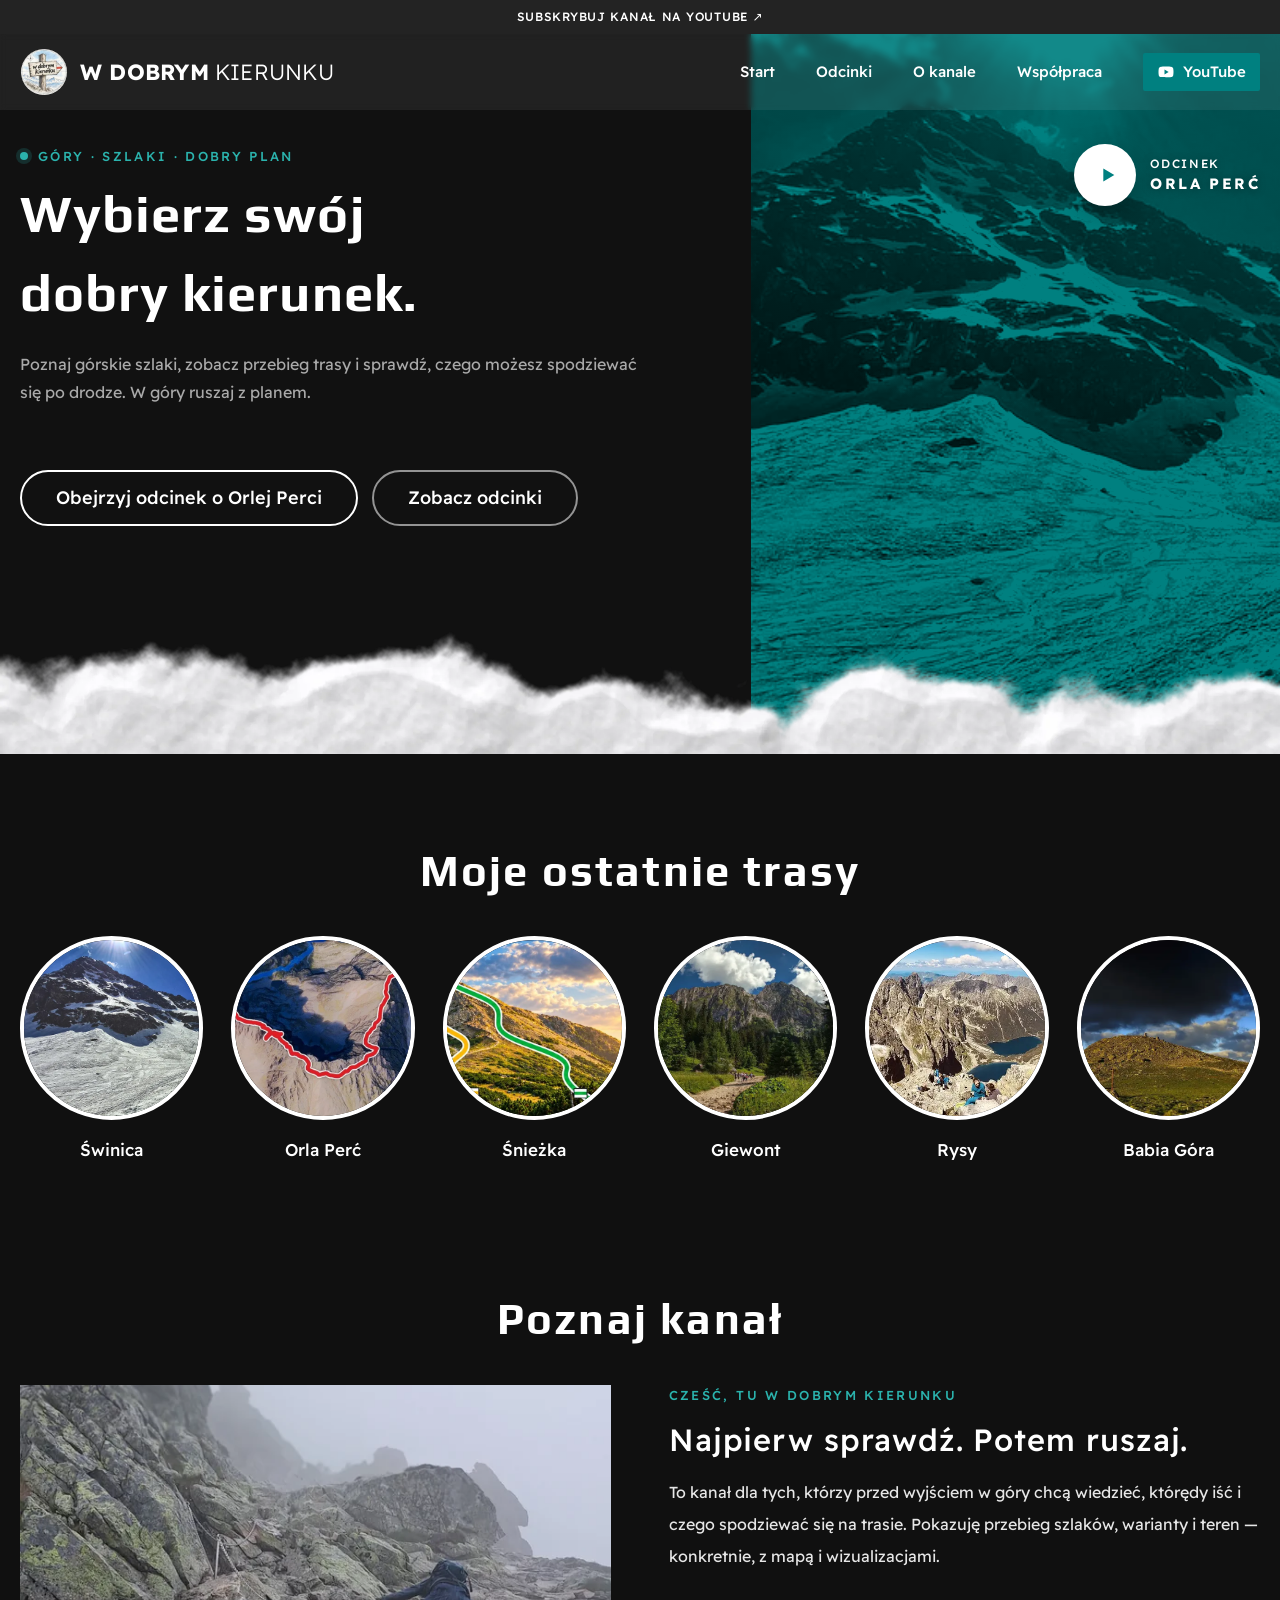
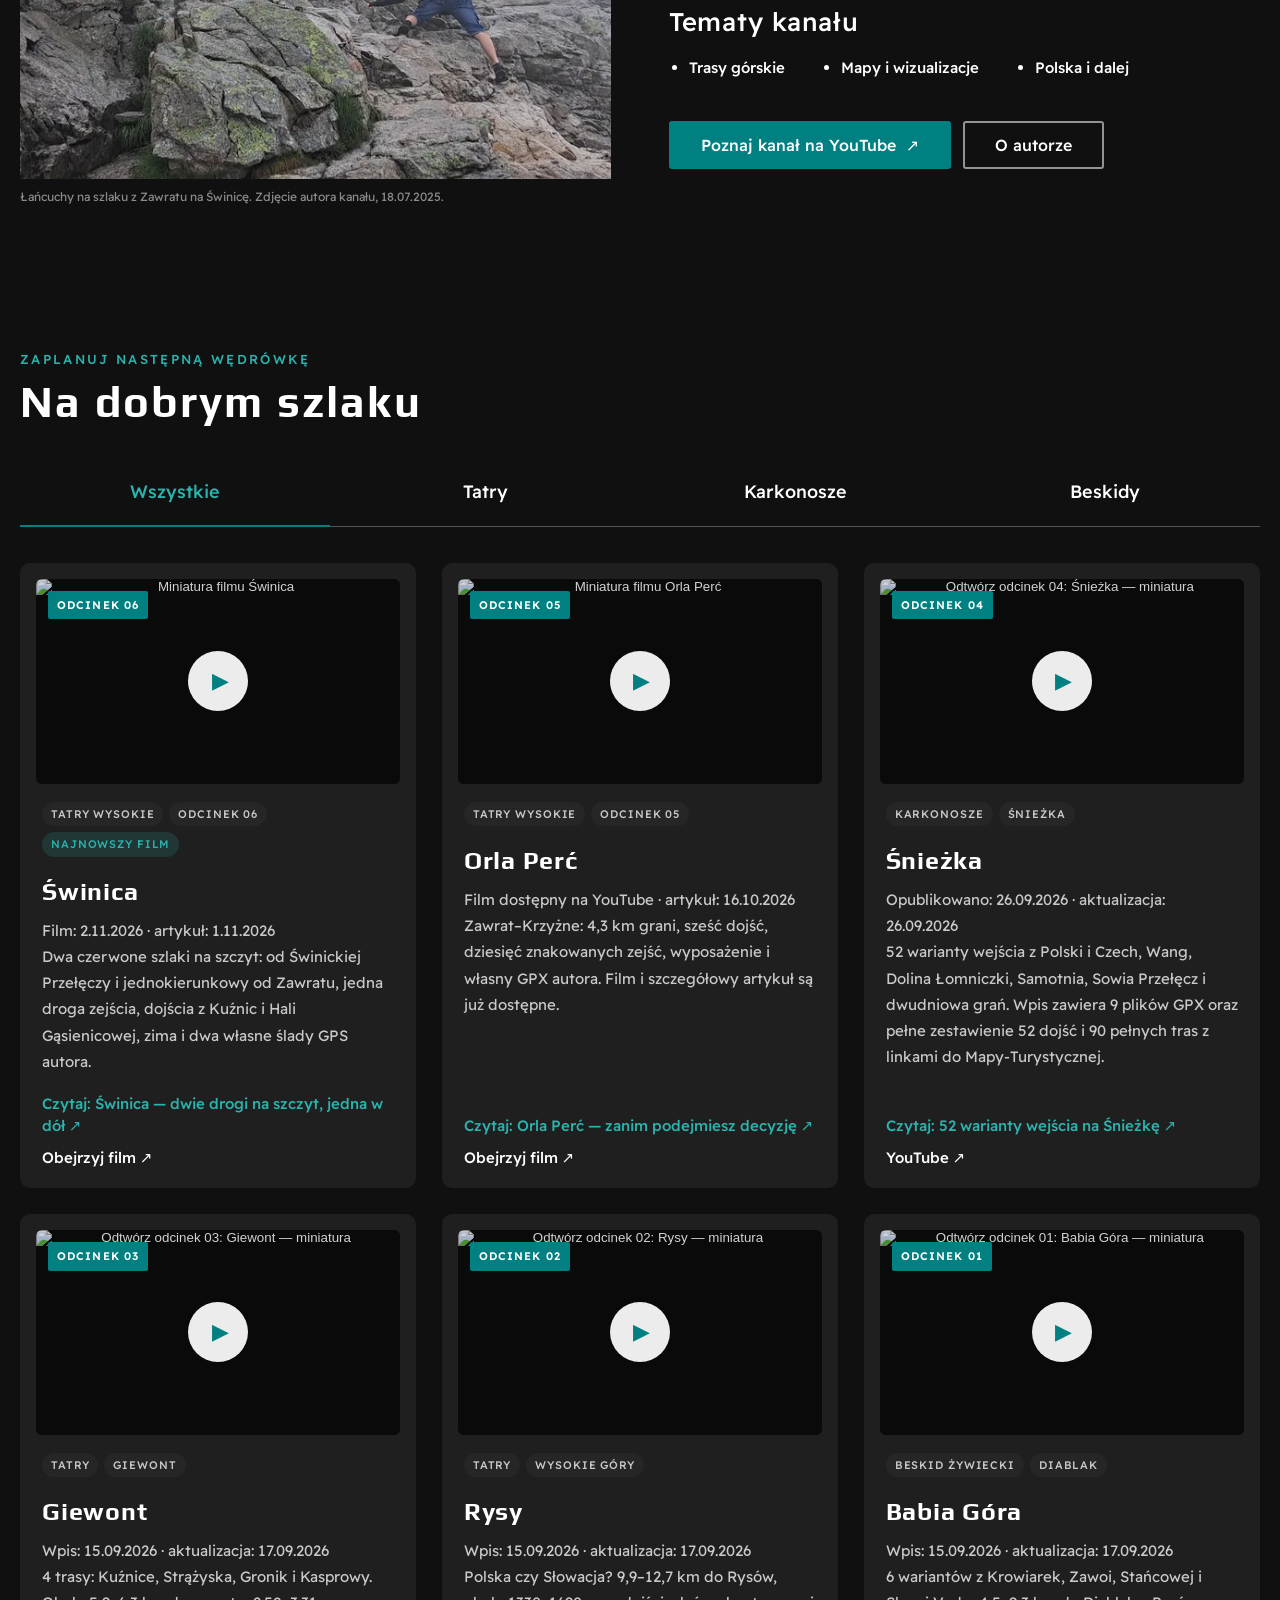
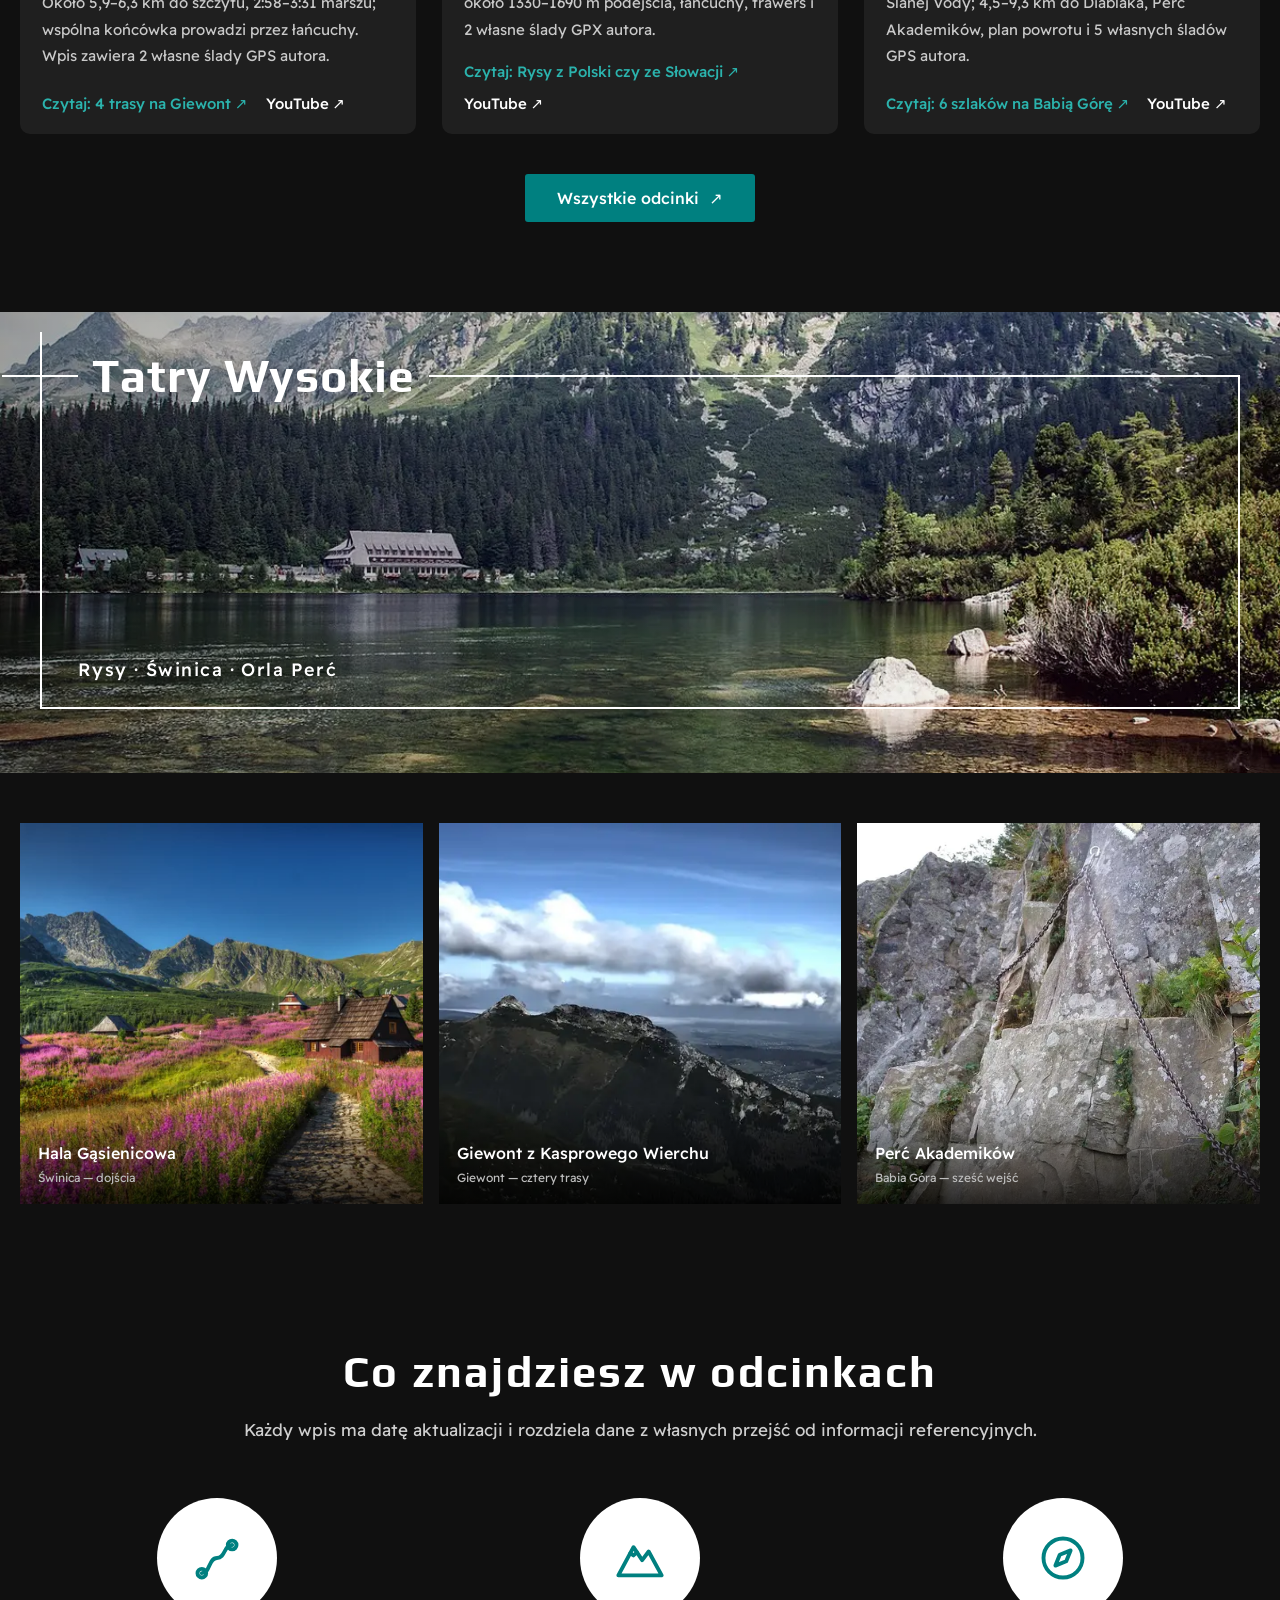
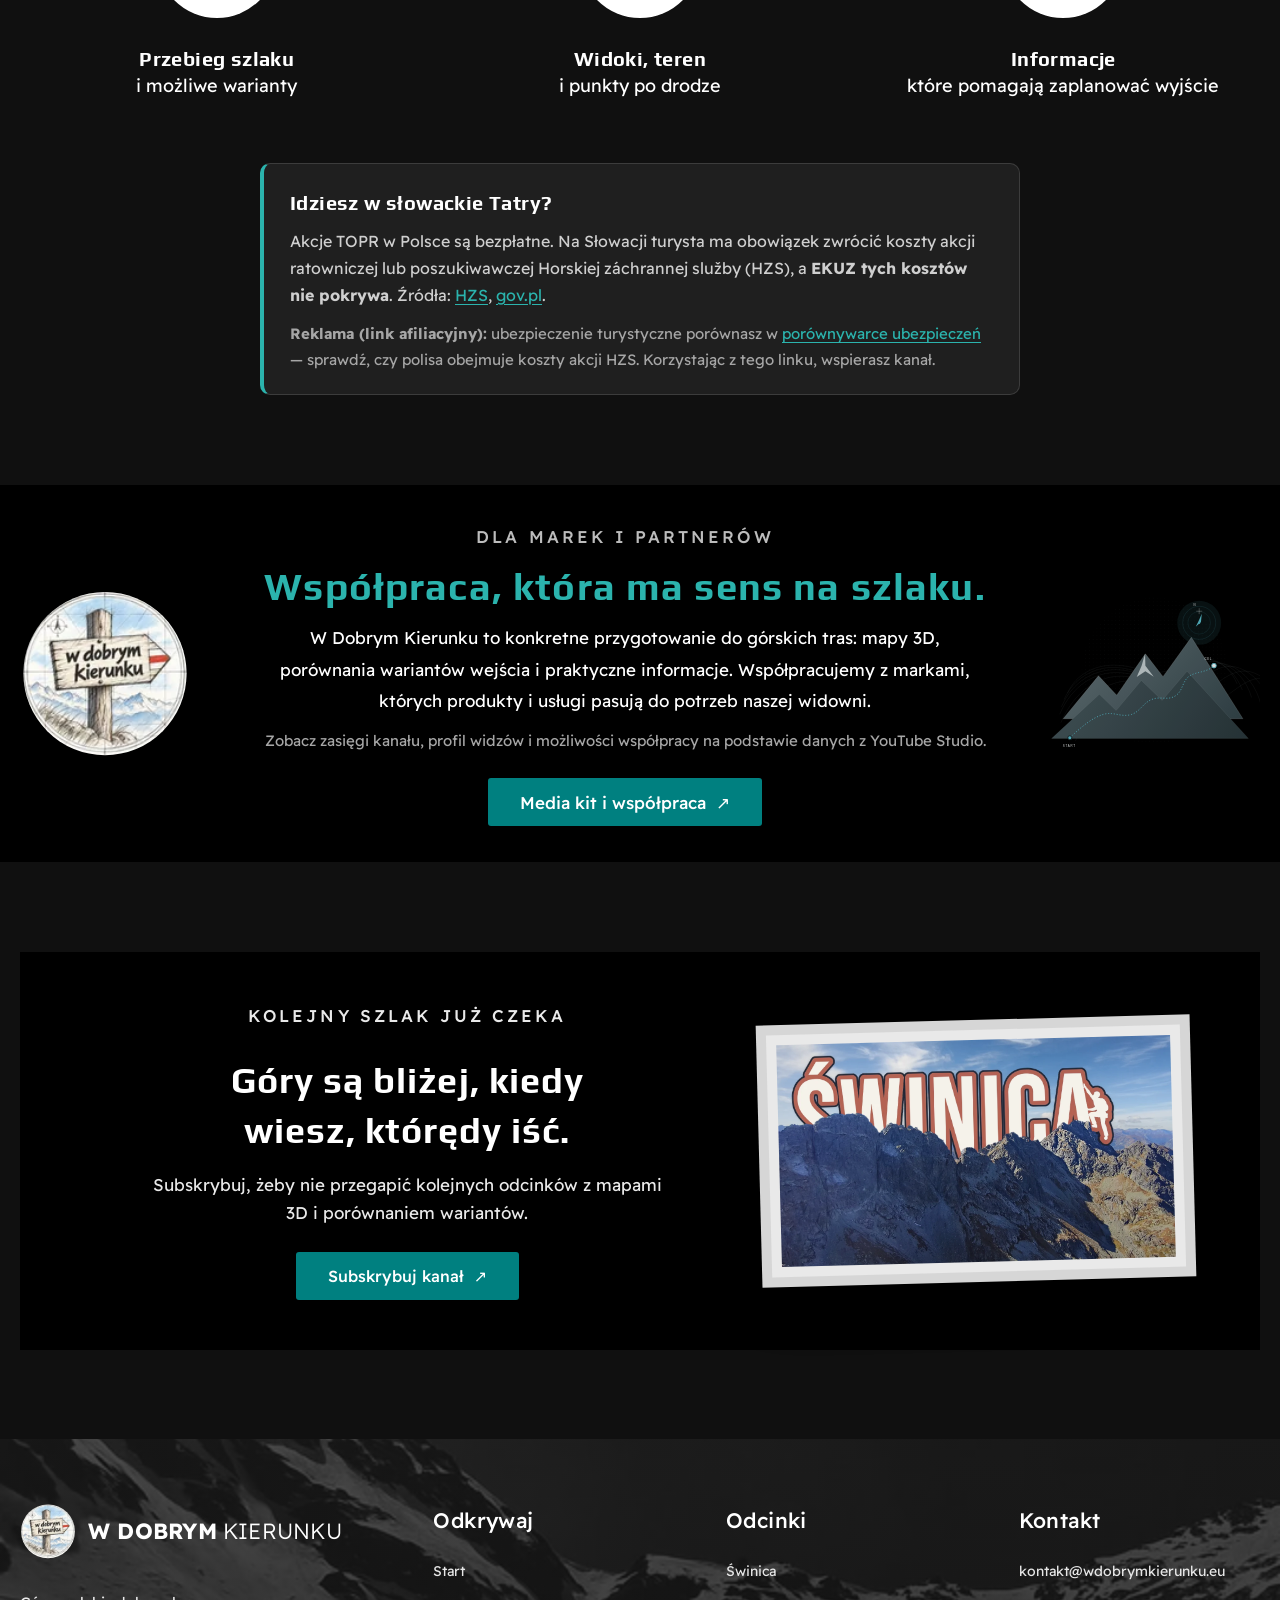
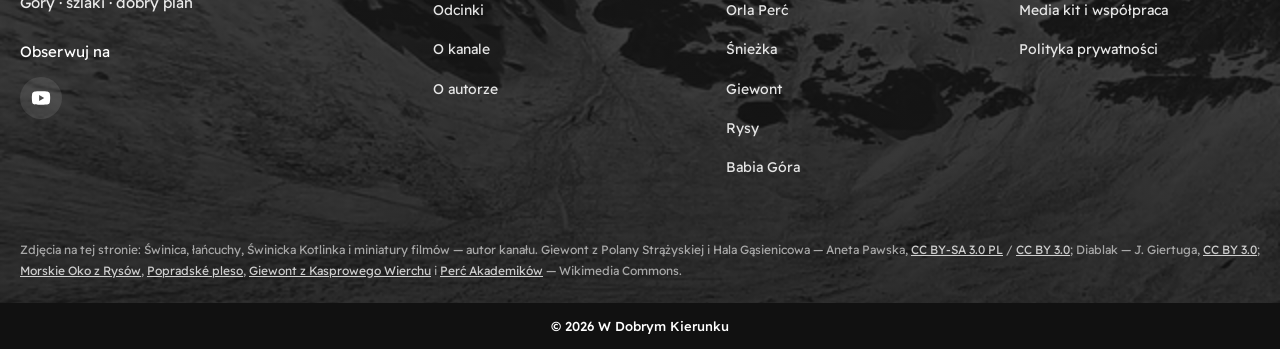
==== commit 28d52644: "Home page: a note on HZS rescue costs in the Slovak Tatras with the marked affiliate link The same s" ====
--- a/site/index.html
+++ b/site/index.html
@@ -19,7 +19,7 @@
     <link rel="preconnect" href="https://fonts.gstatic.com" crossorigin>
     <link href="https://fonts.googleapis.com/css2?family=Play:wght@400;700&amp;family=Readex+Pro:wght@300;400;500;600;700&amp;display=swap" rel="stylesheet">
     <script>document.documentElement.classList.add('js')</script>
-    <link rel="stylesheet" href="styles.css?v=aster-20261106">
+    <link rel="stylesheet" href="styles.css?v=aster-20261113">
     <script type="application/ld+json">{"@context":"https://schema.org","@graph":[{"@type":"WebSite","@id":"https://wdobrymkierunku.eu/#website","url":"https://wdobrymkierunku.eu/","name":"W Dobrym Kierunku","description":"Górskie szlaki, trasy, mapy 3D i praktyczne planowanie wejść na Babią Górę, Rysy, Giewont i Śnieżkę.","inLanguage":"pl-PL","publisher":{"@id":"https://wdobrymkierunku.eu/#organization"}},{"@type":"Organization","@id":"https://wdobrymkierunku.eu/#organization","name":"W Dobrym Kierunku","url":"https://wdobrymkierunku.eu/","logo":{"@type":"ImageObject","url":"https://wdobrymkierunku.eu/assets/wdk-logo.webp","width":1200,"height":1200},"sameAs":["https://www.youtube.com/@w.dobrym.kierunku"]},{"@type":"WebPage","@id":"https://wdobrymkierunku.eu/#webpage","url":"https://wdobrymkierunku.eu/","name":"W Dobrym Kierunku — szlaki i górskie trasy","description":"Wybierz górski szlak, porównaj trasę i obejrzyj powiązany odcinek YouTube — od Babiej Góry po Śnieżkę.","inLanguage":"pl-PL","dateModified":"2026-11-02","isPartOf":{"@id":"https://wdobrymkierunku.eu/#website"},"about":{"@id":"https://wdobrymkierunku.eu/#organization"}},{"@type":"ItemList","@id":"https://wdobrymkierunku.eu/#episodes","name":"Odcinki i artykuły W Dobrym Kierunku","numberOfItems":6,"itemListOrder":"https://schema.org/ItemListOrderAscending","itemListElement":[{"@type":"ListItem","position":1,"url":"https://wdobrymkierunku.eu/odcinki/swinica.html","item":{"@type":"VideoObject","@id":"https://wdobrymkierunku.eu/odcinki/swinica.html#video","name":"Świnica","description":"Świnica: dwie drogi na szczyt (od Świnickiej Przełęczy i jednokierunkowa od Zawratu), jedna droga zejścia, dojścia, zima.","thumbnailUrl":"https://img.youtube.com/vi/ONe_V-6drto/maxresdefault.jpg","uploadDate":"2026-11-02T08:04:51-08:00","embedUrl":"https://www.youtube-nocookie.com/embed/ONe_V-6drto","contentUrl":"https://www.youtube.com/watch?v=ONe_V-6drto","inLanguage":"pl-PL","publisher":{"@id":"https://wdobrymkierunku.eu/#organization"}}},{"@type":"ListItem","position":2,"url":"https://wdobrymkierunku.eu/odcinki/orla-perc.html","item":{"@type":"VideoObject","@id":"https://wdobrymkierunku.eu/odcinki/orla-perc.html#video","name":"Orla Perć – zanim podejmiesz decyzję","description":"Orla Perć od Zawratu do Krzyżnego: dojścia, trudności grani, zejścia i przygotowanie.","thumbnailUrl":"https://img.youtube.com/vi/4hKhfTYWHQ0/maxresdefault.jpg","embedUrl":"https://www.youtube-nocookie.com/embed/4hKhfTYWHQ0","contentUrl":"https://www.youtube.com/watch?v=4hKhfTYWHQ0","inLanguage":"pl-PL","publisher":{"@id":"https://wdobrymkierunku.eu/#organization"}}},{"@type":"ListItem","position":3,"url":"https://wdobrymkierunku.eu/odcinki/sniezka.html","item":{"@type":"VideoObject","@id":"https://wdobrymkierunku.eu/odcinki/sniezka.html#video","name":"Śnieżka: 52 warianty wejścia z Polski i Czech","description":"Porównanie 52 wariantów wejścia na Śnieżkę z Polski i Czech oraz dwudniowej grani ze Szklarskiej Poręby.","thumbnailUrl":"https://img.youtube.com/vi/NL8HK3iBAJo/maxresdefault.jpg","embedUrl":"https://www.youtube-nocookie.com/embed/NL8HK3iBAJo","contentUrl":"https://www.youtube.com/watch?v=NL8HK3iBAJo","uploadDate":"2026-09-26T08:00:21-07:00","inLanguage":"pl-PL","publisher":{"@id":"https://wdobrymkierunku.eu/#organization"}}},{"@type":"ListItem","position":4,"url":"https://wdobrymkierunku.eu/odcinki/giewont.html","item":{"@type":"VideoObject","@id":"https://wdobrymkierunku.eu/odcinki/giewont.html#video","name":"Giewont — cztery trasy na szczyt","description":"Porównanie wejść na Giewont z Kuźnic, Doliny Strążyskiej, Gronika i Kasprowego Wierchu.","thumbnailUrl":"https://img.youtube.com/vi/krOkwWOxbOk/maxresdefault.jpg","embedUrl":"https://www.youtube-nocookie.com/embed/krOkwWOxbOk","contentUrl":"https://www.youtube.com/watch?v=krOkwWOxbOk","uploadDate":"2026-09-12T05:05:16-07:00","inLanguage":"pl-PL","duration":"PT8M26S","publisher":{"@id":"https://wdobrymkierunku.eu/#organization"}}},{"@type":"ListItem","position":5,"url":"https://wdobrymkierunku.eu/odcinki/rysy.html","item":{"@type":"VideoObject","@id":"https://wdobrymkierunku.eu/odcinki/rysy.html#video","name":"Rysy z Polski czy ze Słowacji?","description":"Porównanie polskiego i słowackiego wejścia na Rysy, z łańcuchami, logistyką i trawersem.","thumbnailUrl":"https://img.youtube.com/vi/WBMHq4xDD6U/maxresdefault.jpg","embedUrl":"https://www.youtube-nocookie.com/embed/WBMHq4xDD6U","contentUrl":"https://www.youtube.com/watch?v=WBMHq4xDD6U","uploadDate":"2026-09-05T23:00:36-07:00","inLanguage":"pl-PL","duration":"PT9M8S","publisher":{"@id":"https://wdobrymkierunku.eu/#organization"}}},{"@type":"ListItem","position":6,"url":"https://wdobrymkierunku.eu/odcinki/babia-gora.html","item":{"@type":"VideoObject","@id":"https://wdobrymkierunku.eu/odcinki/babia-gora.html#video","name":"Babia Góra — sześć wejść na Diablak","description":"Porównanie sześciu wariantów wejścia na Babią Górę, z Percią Akademików, parkingami i śladami GPS.","thumbnailUrl":"https://img.youtube.com/vi/hs5wtevaPq4/maxresdefault.jpg","embedUrl":"https://www.youtube-nocookie.com/embed/hs5wtevaPq4","contentUrl":"https://www.youtube.com/watch?v=hs5wtevaPq4","uploadDate":"2026-08-28T23:42:47-07:00","inLanguage":"pl-PL","duration":"PT8M26S","publisher":{"@id":"https://wdobrymkierunku.eu/#organization"}}}]}]}</script>
     <link rel="alternate" type="text/plain" href="llms.txt" title="Informacje dla narzędzi AI">
     <link rel="alternate" type="application/atom+xml" href="https://wdobrymkierunku.eu/feed.xml" title="W Dobrym Kierunku — nowe wpisy">
@@ -203,6 +203,11 @@
           <li><span class="reason-icon" aria-hidden="true"><svg viewBox="0 0 24 24"><path d="M2 20 9 7l4 6 3-4 6 11H2Z"/><path d="m7.5 9.8 1.5 1 1.6-1.4"/></svg></span><b>Widoki, teren</b>i punkty po drodze</li>
           <li><span class="reason-icon" aria-hidden="true"><svg viewBox="0 0 24 24"><circle cx="12" cy="12" r="9"/><path d="m15.5 8.5-2 5-5 2 2-5 5-2Z"/></svg></span><b>Informacje</b>które pomagają zaplanować wyjście</li>
         </ul>
+        <aside class="insurance-note" aria-labelledby="insurance-title">
+          <h3 id="insurance-title">Idziesz w słowackie Tatry?</h3>
+          <p>Akcje TOPR w Polsce są bezpłatne. Na Słowacji turysta ma obowiązek zwrócić koszty akcji ratowniczej lub poszukiwawczej Horskiej záchrannej služby (HZS), a <strong>EKUZ tych kosztów nie pokrywa</strong>. Źródła: <a href="https://hzs.sk/poistenie/" target="_blank" rel="noopener noreferrer">HZS</a>, <a href="https://www.gov.pl/web/slowacja/informacje-dla-podrozujacych-w-tatry-slowackie" target="_blank" rel="noopener noreferrer">gov.pl</a>.</p>
+          <p class="insurance-ad"><strong>Reklama (link afiliacyjny):</strong> ubezpieczenie turystyczne porównasz w <a href="https://partner.rankomat.pl/tracking/click/e1dff57f0d21e1debe7e09311c21a4a5" target="_blank" rel="sponsored nofollow noopener">porównywarce ubezpieczeń</a> — sprawdź, czy polisa obejmuje koszty akcji HZS. Korzystając z tego linku, wspierasz kanał.</p>
+        </aside>
       </section>
 
       <section class="partnership" id="wspolpraca" aria-labelledby="partnership-title">
--- a/site/styles.css
+++ b/site/styles.css
@@ -183,6 +183,12 @@
 .reason-icon { display: grid; width: 120px; height: 120px; place-items: center; margin-bottom: 26px; border-radius: 50%; background: #fff; color: var(--teal); }
 .reason-icon svg { width: 52px; height: 52px; fill: none; stroke: currentColor; stroke-linecap: round; stroke-linejoin: round; stroke-width: 1.8; }
 .reason-list b { font-family: var(--font-head); font-size: 20px; letter-spacing: .02em; }
+.insurance-note { max-width: 760px; margin: clamp(44px, 5vw, 64px) auto 0; padding: 22px 26px; border: 1px solid var(--line); border-left: 4px solid var(--accent); border-radius: var(--radius); background: var(--card); color: var(--soft); font-size: 16px; line-height: 1.7; }
+.insurance-note h3 { margin: 0 0 8px; font-size: 20px; }
+.insurance-note p { margin: 0; }
+.insurance-note p + p { margin-top: 12px; }
+.insurance-note a { color: var(--accent); text-underline-offset: 3px; }
+.insurance-note .insurance-ad { color: var(--muted); font-size: 15px; }
 
 /* ---------- Współpraca (pas CTA) ---------- */
 .partnership { background: #000; }
@@ -249,7 +255,7 @@
 .article-meta span { padding: 6px 12px; border-radius: 2px; background: var(--teal); color: #fff; font-size: 12px; font-weight: 500; letter-spacing: .08em; text-transform: uppercase; }
 .article-dates { display: flex; flex-wrap: wrap; justify-content: center; gap: 8px 22px; width: min(1200px, 100%); margin: 26px 0 0; padding: 10px 0; border-top: 1px solid rgba(255, 255, 255, .5); border-bottom: 1px solid rgba(255, 255, 255, .5); color: #fff; font-size: 14px; line-height: 1.5; }
 .article-dates span { display: inline-flex; align-items: center; gap: 8px; }
-.article-dates span::before { width: 14px; height: 14px; flex: none; background: var(--accent); content: ''; -webkit-mask: url("data:image/svg+xml,%3Csvg xmlns='http://www.w3.org/2000/svg' viewBox='0 0 24 24'%3E%3Cpath d='M7 2v2H5a2 2 0 0 0-2 2v14a2 2 0 0 0 2 2h14a2 2 0 0 0 2-2V6a2 2 0 0 0-2-2h-2V2h-2v2H9V2H7Zm-2 8h14v10H5V10Z'/%3E%3C/svg%3E") center / contain no-repeat; mask: url("data:image/svg+xml,%3Csvg xmlns='http://www.w3.org/2000/svg' viewBox='0 0 24 24'%3E%3Cpath d='M7 2v2H5a2 2 0 0 0-2 2v14a2 2 0 0 0 2 2h14a2 2 0 0 0 2-2V6a2 2 0 0 0-2-2h-2V2h-2v2H9V2H7Zm-2 8h14v10H5V10Z'/%3E%3C/svg%3E") center / contain no-repeat; }
+.article-dates span::before { width: 14px; height: 14px; flex: none; background: var(--accent); content: ''; -webkit-mask-image: url("data:image/svg+xml,%3Csvg xmlns='http://www.w3.org/2000/svg' viewBox='0 0 24 24'%3E%3Cpath d='M7 2v2H5a2 2 0 0 0-2 2v14a2 2 0 0 0 2 2h14a2 2 0 0 0 2-2V6a2 2 0 0 0-2-2h-2V2h-2v2H9V2H7Zm-2 8h14v10H5V10Z'/%3E%3C/svg%3E"); mask-image: url("data:image/svg+xml,%3Csvg xmlns='http://www.w3.org/2000/svg' viewBox='0 0 24 24'%3E%3Cpath d='M7 2v2H5a2 2 0 0 0-2 2v14a2 2 0 0 0 2 2h14a2 2 0 0 0 2-2V6a2 2 0 0 0-2-2h-2V2h-2v2H9V2H7Zm-2 8h14v10H5V10Z'/%3E%3C/svg%3E"); -webkit-mask-position: center; mask-position: center; -webkit-mask-size: contain; mask-size: contain; -webkit-mask-repeat: no-repeat; mask-repeat: no-repeat; }
 .article-byline { margin: 12px 0 0; color: #e0e0e0; font-size: 14px; line-height: 1.6; }
 .article-byline a { color: var(--accent); text-decoration: underline; text-underline-offset: 3px; }
 
@@ -418,6 +424,7 @@
   .feature-gallery a { aspect-ratio: 4 / 3; }
   .reason-list { grid-template-columns: 1fr; gap: 40px; }
   .reason-icon { width: 100px; height: 100px; margin-bottom: 18px; }
+  .insurance-note { padding: 18px; }
   .partnership-inner { grid-template-columns: 1fr; justify-items: center; padding-top: 44px; padding-bottom: 44px; }
   .partnership-logo img { width: 120px; height: 120px; }
   .partnership-copy .button { width: 100%; min-width: 0; }
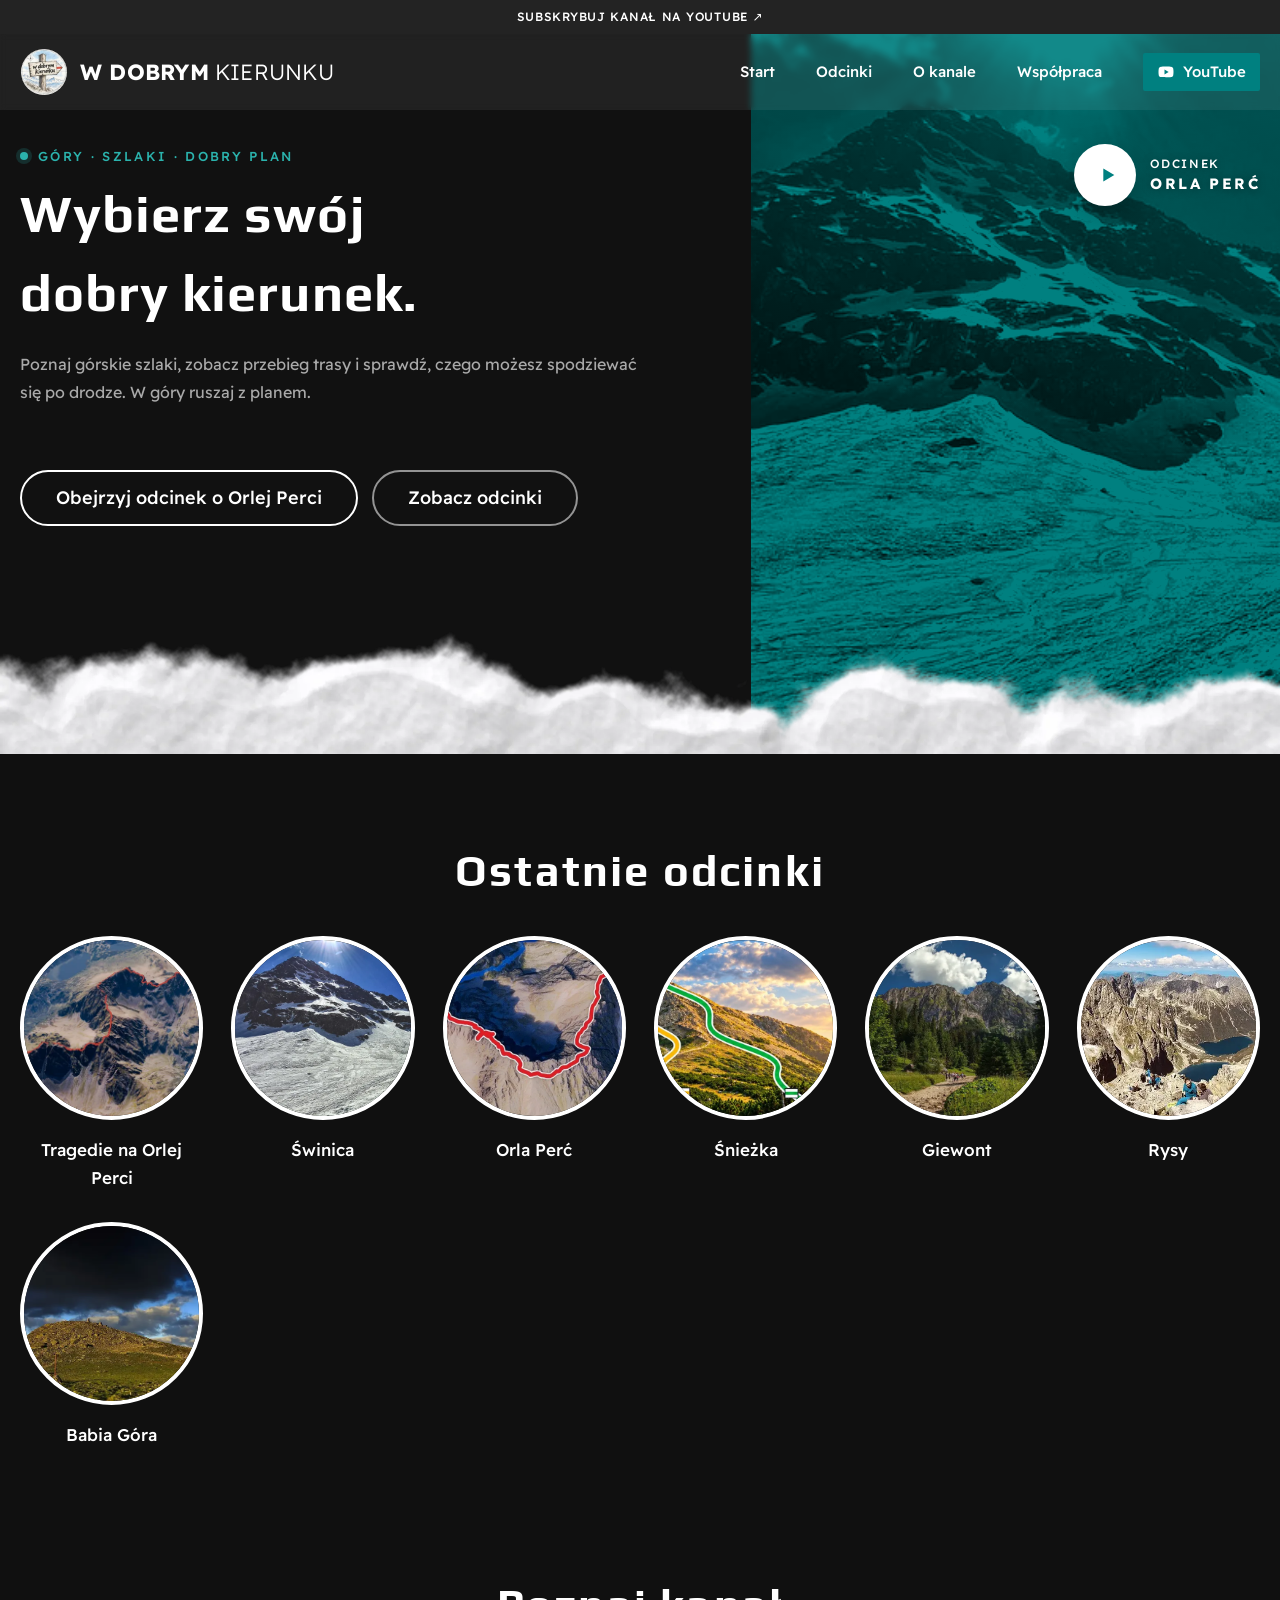
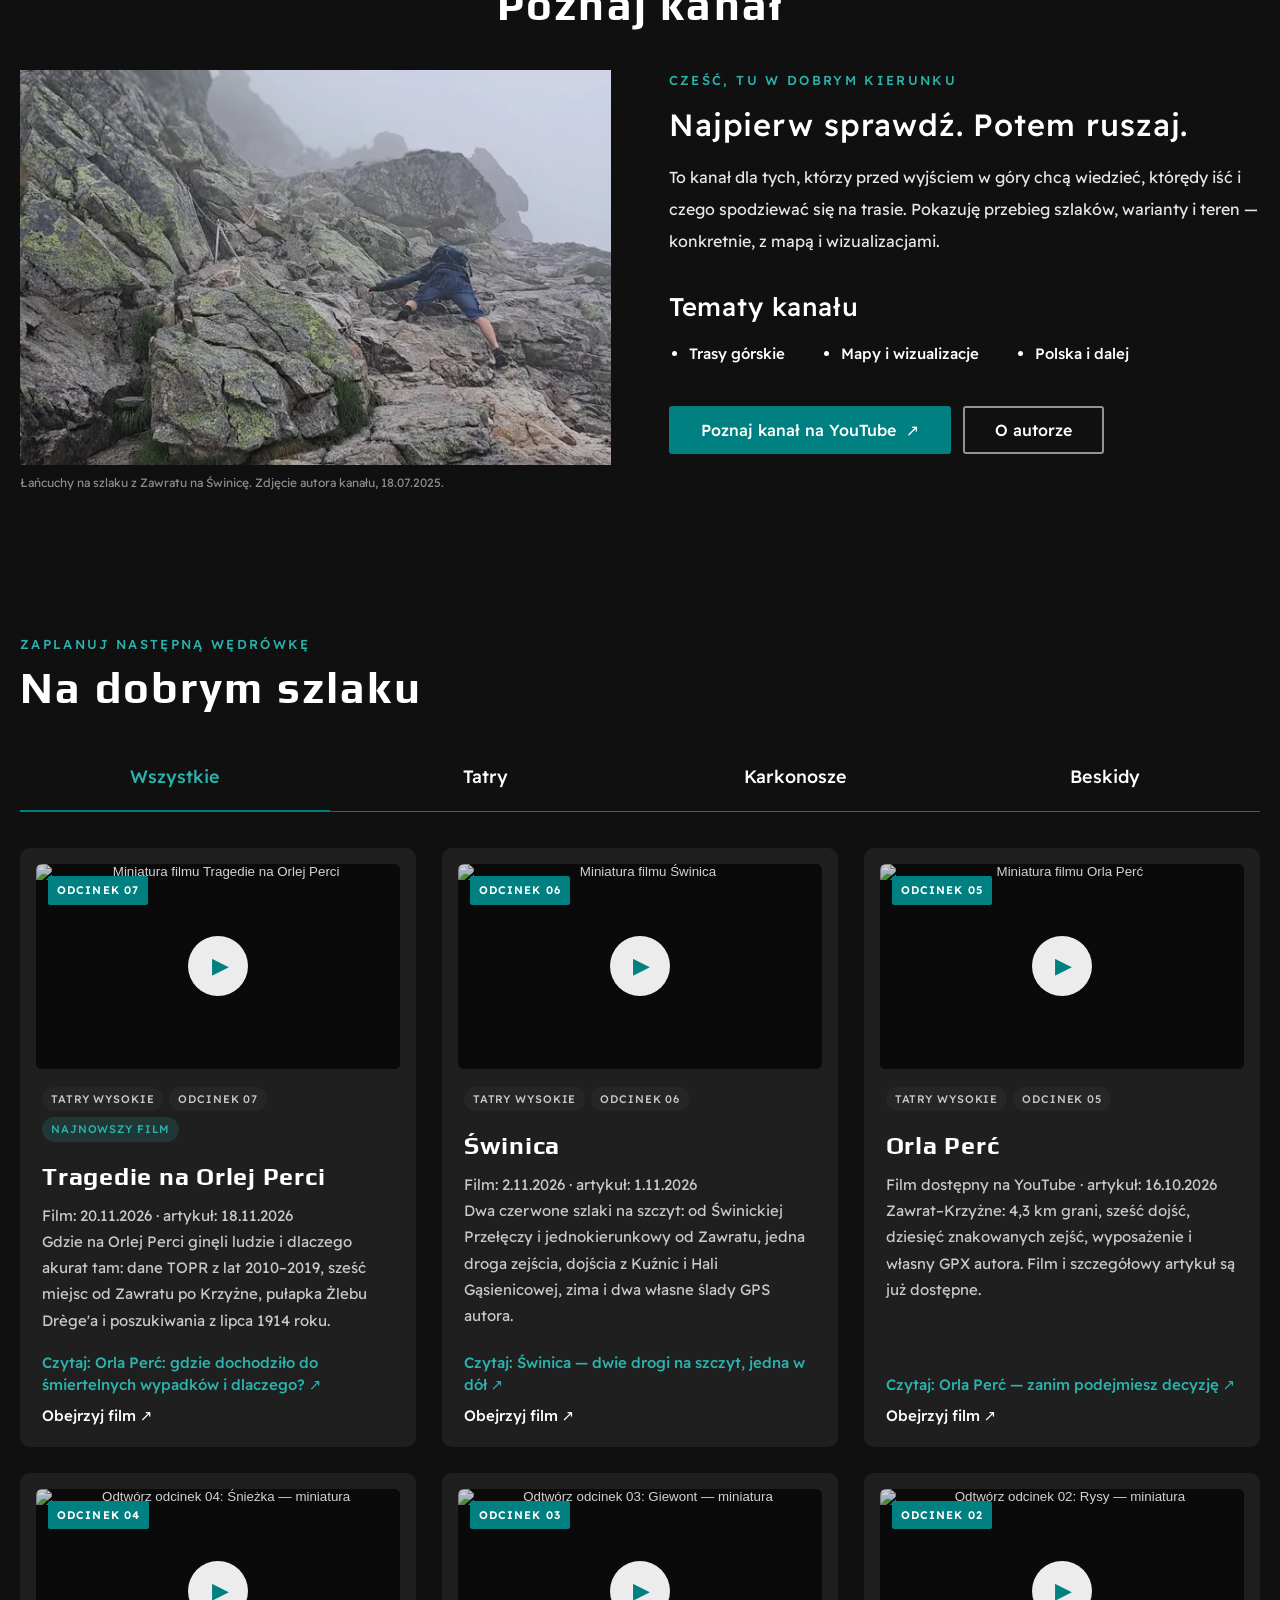
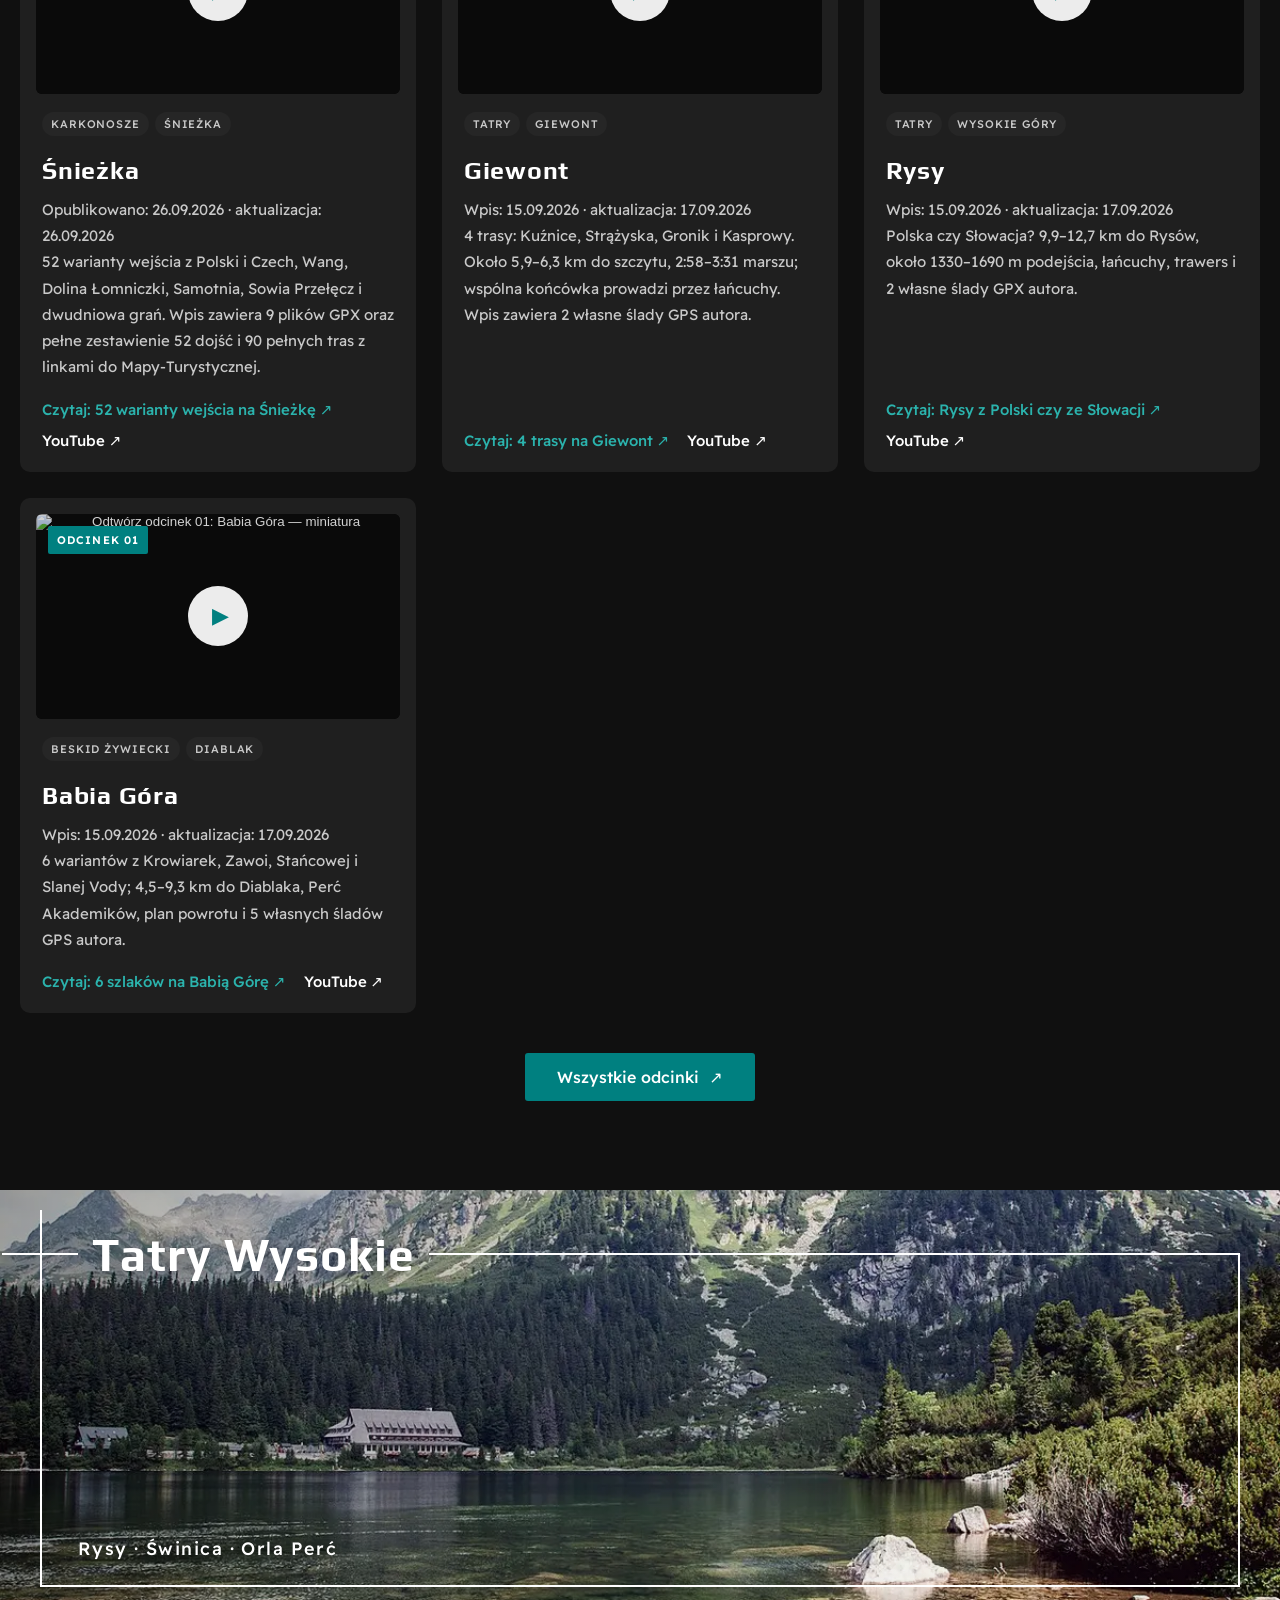
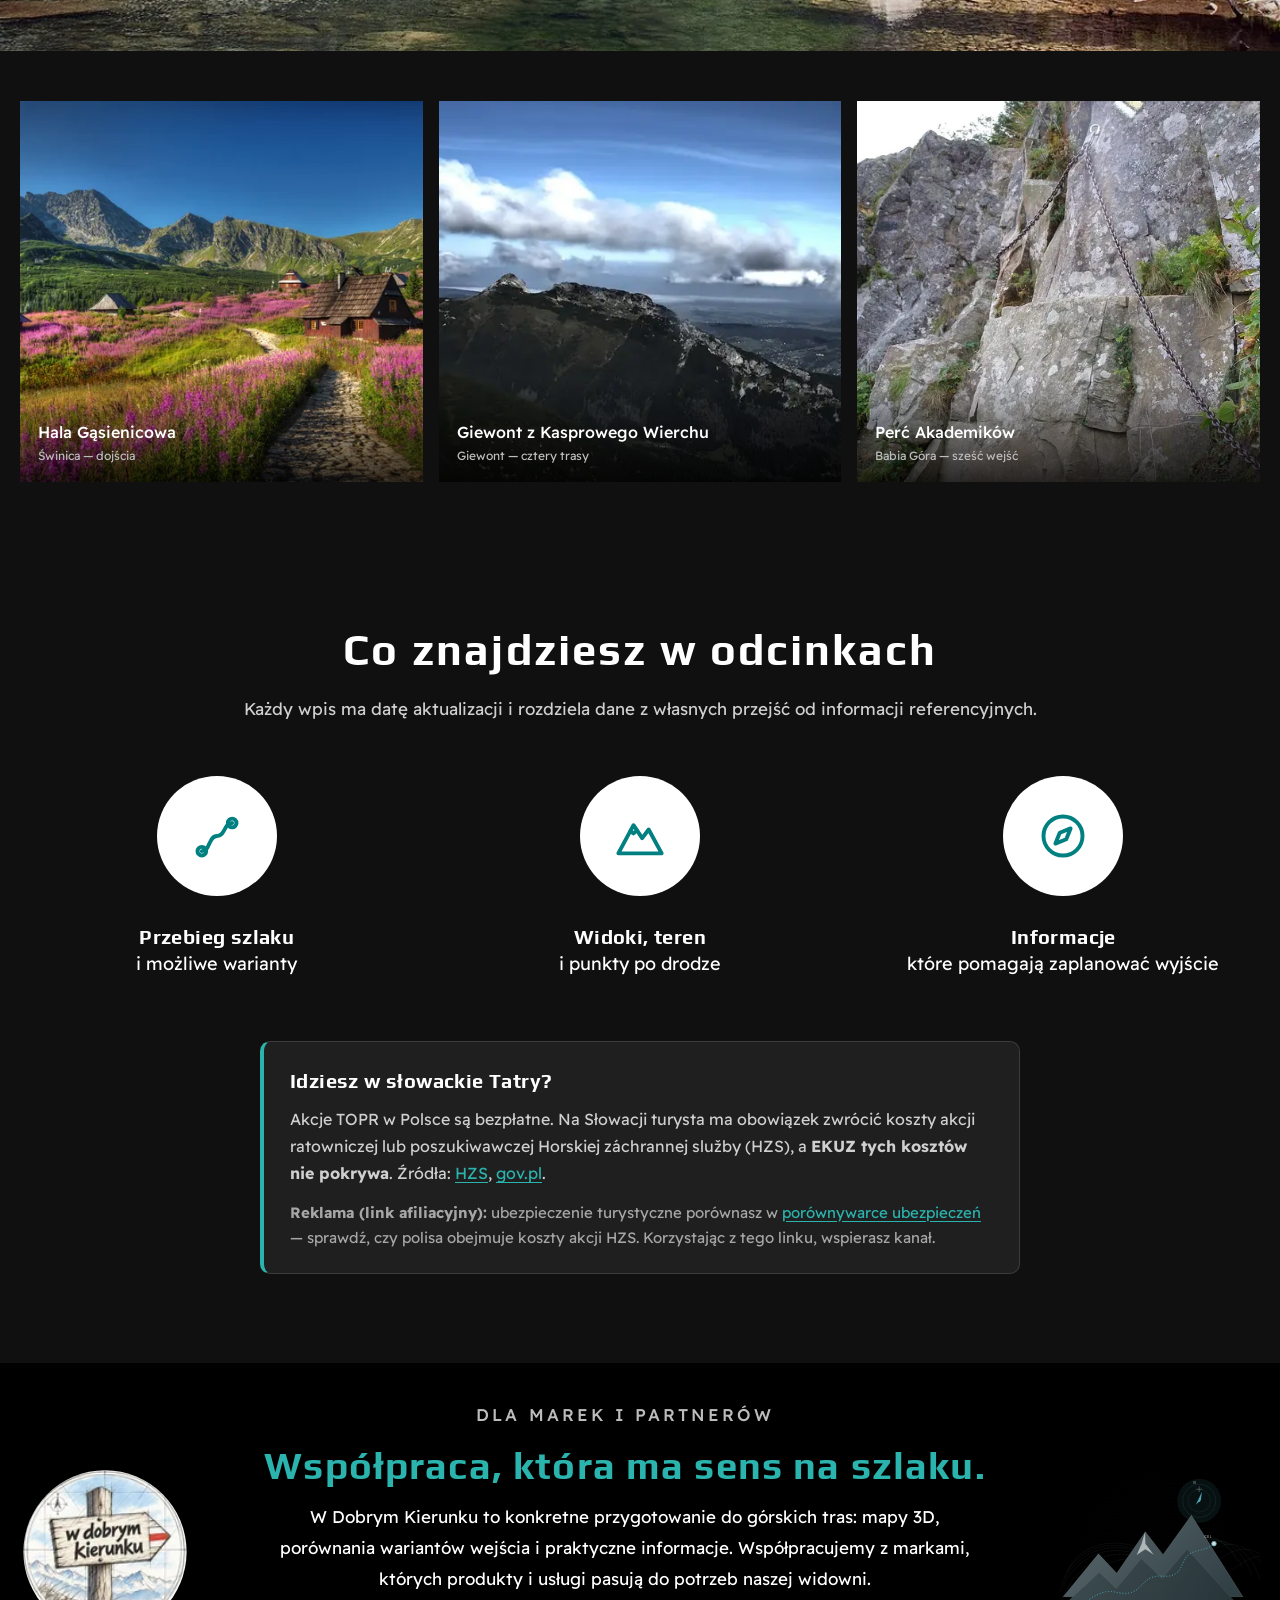
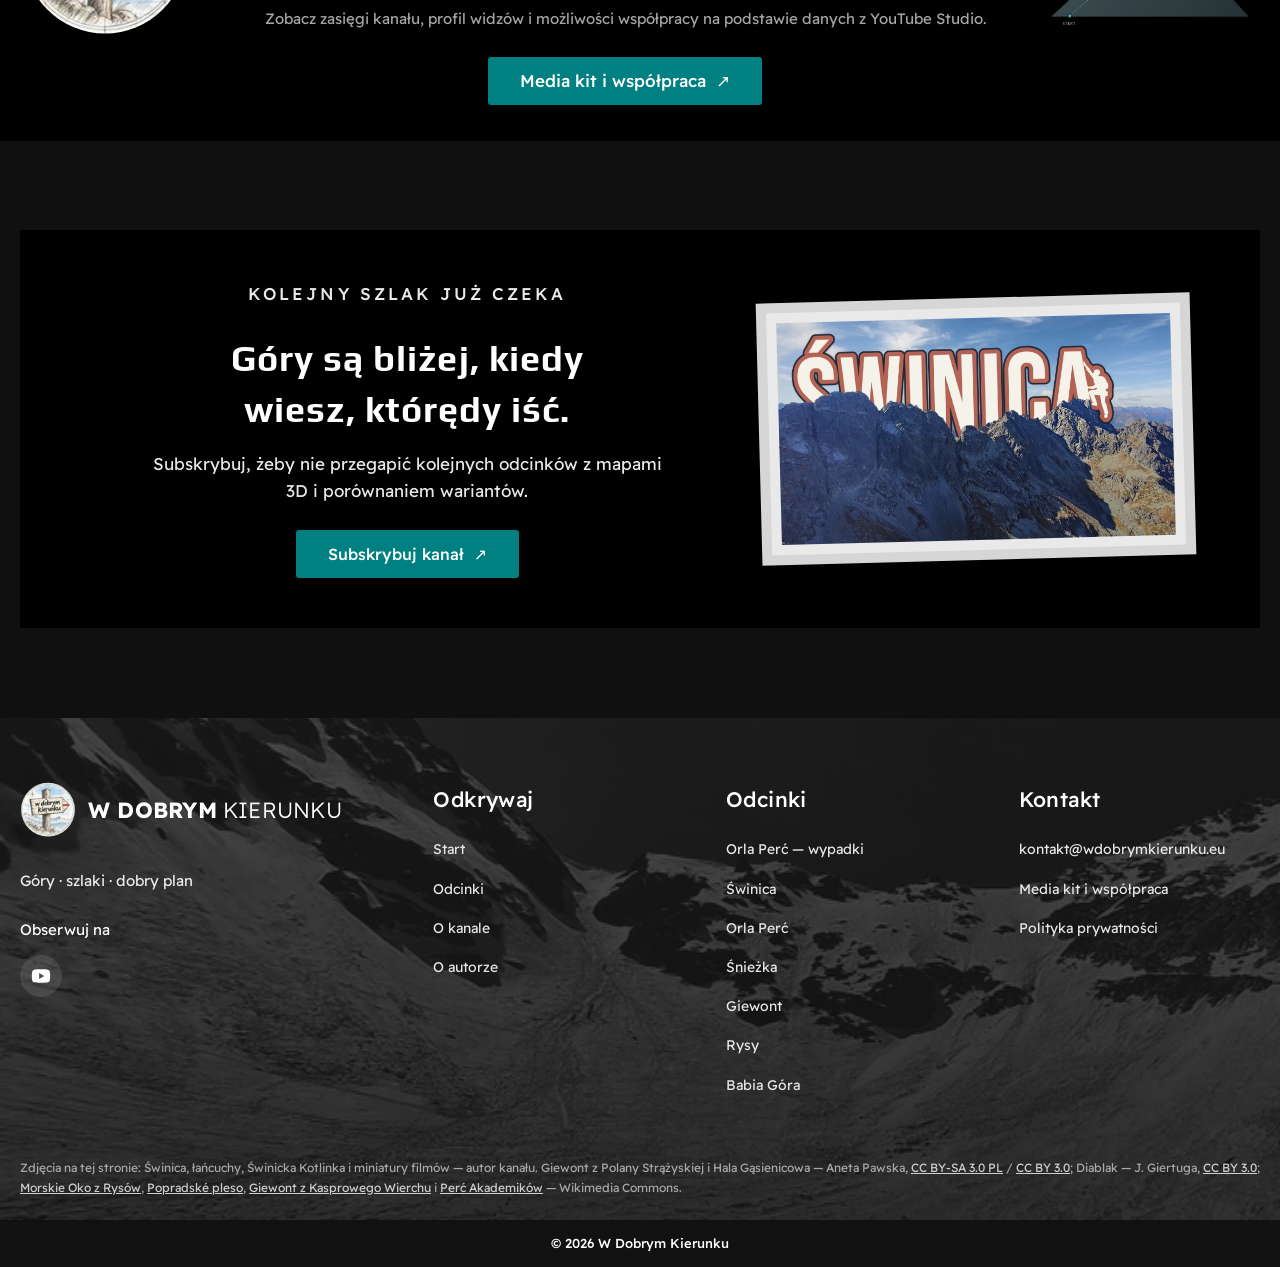
==== commit 26e709f7: "E07 is out (https://youtu.be/kMcvkKVTRDE): the homepage's newest episode and its ItemList, "Ostatnie" ====
--- a/site/index.html
+++ b/site/index.html
@@ -20,7 +20,7 @@
     <link href="https://fonts.googleapis.com/css2?family=Play:wght@400;700&amp;family=Readex+Pro:wght@300;400;500;600;700&amp;display=swap" rel="stylesheet">
     <script>document.documentElement.classList.add('js')</script>
     <link rel="stylesheet" href="styles.css?v=aster-20261113">
-    <script type="application/ld+json">{"@context":"https://schema.org","@graph":[{"@type":"WebSite","@id":"https://wdobrymkierunku.eu/#website","url":"https://wdobrymkierunku.eu/","name":"W Dobrym Kierunku","description":"Górskie szlaki, trasy, mapy 3D i praktyczne planowanie wejść na Babią Górę, Rysy, Giewont i Śnieżkę.","inLanguage":"pl-PL","publisher":{"@id":"https://wdobrymkierunku.eu/#organization"}},{"@type":"Organization","@id":"https://wdobrymkierunku.eu/#organization","name":"W Dobrym Kierunku","url":"https://wdobrymkierunku.eu/","logo":{"@type":"ImageObject","url":"https://wdobrymkierunku.eu/assets/wdk-logo.webp","width":1200,"height":1200},"sameAs":["https://www.youtube.com/@w.dobrym.kierunku"]},{"@type":"WebPage","@id":"https://wdobrymkierunku.eu/#webpage","url":"https://wdobrymkierunku.eu/","name":"W Dobrym Kierunku — szlaki i górskie trasy","description":"Wybierz górski szlak, porównaj trasę i obejrzyj powiązany odcinek YouTube — od Babiej Góry po Śnieżkę.","inLanguage":"pl-PL","dateModified":"2026-11-02","isPartOf":{"@id":"https://wdobrymkierunku.eu/#website"},"about":{"@id":"https://wdobrymkierunku.eu/#organization"}},{"@type":"ItemList","@id":"https://wdobrymkierunku.eu/#episodes","name":"Odcinki i artykuły W Dobrym Kierunku","numberOfItems":6,"itemListOrder":"https://schema.org/ItemListOrderAscending","itemListElement":[{"@type":"ListItem","position":1,"url":"https://wdobrymkierunku.eu/odcinki/swinica.html","item":{"@type":"VideoObject","@id":"https://wdobrymkierunku.eu/odcinki/swinica.html#video","name":"Świnica","description":"Świnica: dwie drogi na szczyt (od Świnickiej Przełęczy i jednokierunkowa od Zawratu), jedna droga zejścia, dojścia, zima.","thumbnailUrl":"https://img.youtube.com/vi/ONe_V-6drto/maxresdefault.jpg","uploadDate":"2026-11-02T08:04:51-08:00","embedUrl":"https://www.youtube-nocookie.com/embed/ONe_V-6drto","contentUrl":"https://www.youtube.com/watch?v=ONe_V-6drto","inLanguage":"pl-PL","publisher":{"@id":"https://wdobrymkierunku.eu/#organization"}}},{"@type":"ListItem","position":2,"url":"https://wdobrymkierunku.eu/odcinki/orla-perc.html","item":{"@type":"VideoObject","@id":"https://wdobrymkierunku.eu/odcinki/orla-perc.html#video","name":"Orla Perć – zanim podejmiesz decyzję","description":"Orla Perć od Zawratu do Krzyżnego: dojścia, trudności grani, zejścia i przygotowanie.","thumbnailUrl":"https://img.youtube.com/vi/4hKhfTYWHQ0/maxresdefault.jpg","embedUrl":"https://www.youtube-nocookie.com/embed/4hKhfTYWHQ0","contentUrl":"https://www.youtube.com/watch?v=4hKhfTYWHQ0","inLanguage":"pl-PL","publisher":{"@id":"https://wdobrymkierunku.eu/#organization"}}},{"@type":"ListItem","position":3,"url":"https://wdobrymkierunku.eu/odcinki/sniezka.html","item":{"@type":"VideoObject","@id":"https://wdobrymkierunku.eu/odcinki/sniezka.html#video","name":"Śnieżka: 52 warianty wejścia z Polski i Czech","description":"Porównanie 52 wariantów wejścia na Śnieżkę z Polski i Czech oraz dwudniowej grani ze Szklarskiej Poręby.","thumbnailUrl":"https://img.youtube.com/vi/NL8HK3iBAJo/maxresdefault.jpg","embedUrl":"https://www.youtube-nocookie.com/embed/NL8HK3iBAJo","contentUrl":"https://www.youtube.com/watch?v=NL8HK3iBAJo","uploadDate":"2026-09-26T08:00:21-07:00","inLanguage":"pl-PL","publisher":{"@id":"https://wdobrymkierunku.eu/#organization"}}},{"@type":"ListItem","position":4,"url":"https://wdobrymkierunku.eu/odcinki/giewont.html","item":{"@type":"VideoObject","@id":"https://wdobrymkierunku.eu/odcinki/giewont.html#video","name":"Giewont — cztery trasy na szczyt","description":"Porównanie wejść na Giewont z Kuźnic, Doliny Strążyskiej, Gronika i Kasprowego Wierchu.","thumbnailUrl":"https://img.youtube.com/vi/krOkwWOxbOk/maxresdefault.jpg","embedUrl":"https://www.youtube-nocookie.com/embed/krOkwWOxbOk","contentUrl":"https://www.youtube.com/watch?v=krOkwWOxbOk","uploadDate":"2026-09-12T05:05:16-07:00","inLanguage":"pl-PL","duration":"PT8M26S","publisher":{"@id":"https://wdobrymkierunku.eu/#organization"}}},{"@type":"ListItem","position":5,"url":"https://wdobrymkierunku.eu/odcinki/rysy.html","item":{"@type":"VideoObject","@id":"https://wdobrymkierunku.eu/odcinki/rysy.html#video","name":"Rysy z Polski czy ze Słowacji?","description":"Porównanie polskiego i słowackiego wejścia na Rysy, z łańcuchami, logistyką i trawersem.","thumbnailUrl":"https://img.youtube.com/vi/WBMHq4xDD6U/maxresdefault.jpg","embedUrl":"https://www.youtube-nocookie.com/embed/WBMHq4xDD6U","contentUrl":"https://www.youtube.com/watch?v=WBMHq4xDD6U","uploadDate":"2026-09-05T23:00:36-07:00","inLanguage":"pl-PL","duration":"PT9M8S","publisher":{"@id":"https://wdobrymkierunku.eu/#organization"}}},{"@type":"ListItem","position":6,"url":"https://wdobrymkierunku.eu/odcinki/babia-gora.html","item":{"@type":"VideoObject","@id":"https://wdobrymkierunku.eu/odcinki/babia-gora.html#video","name":"Babia Góra — sześć wejść na Diablak","description":"Porównanie sześciu wariantów wejścia na Babią Górę, z Percią Akademików, parkingami i śladami GPS.","thumbnailUrl":"https://img.youtube.com/vi/hs5wtevaPq4/maxresdefault.jpg","embedUrl":"https://www.youtube-nocookie.com/embed/hs5wtevaPq4","contentUrl":"https://www.youtube.com/watch?v=hs5wtevaPq4","uploadDate":"2026-08-28T23:42:47-07:00","inLanguage":"pl-PL","duration":"PT8M26S","publisher":{"@id":"https://wdobrymkierunku.eu/#organization"}}}]}]}</script>
+    <script type="application/ld+json">{"@context":"https://schema.org","@graph":[{"@type":"WebSite","@id":"https://wdobrymkierunku.eu/#website","url":"https://wdobrymkierunku.eu/","name":"W Dobrym Kierunku","description":"Górskie szlaki, trasy, mapy 3D i praktyczne planowanie wejść na Babią Górę, Rysy, Giewont i Śnieżkę.","inLanguage":"pl-PL","publisher":{"@id":"https://wdobrymkierunku.eu/#organization"}},{"@type":"Organization","@id":"https://wdobrymkierunku.eu/#organization","name":"W Dobrym Kierunku","url":"https://wdobrymkierunku.eu/","logo":{"@type":"ImageObject","url":"https://wdobrymkierunku.eu/assets/wdk-logo.webp","width":1200,"height":1200},"sameAs":["https://www.youtube.com/@w.dobrym.kierunku"]},{"@type":"WebPage","@id":"https://wdobrymkierunku.eu/#webpage","url":"https://wdobrymkierunku.eu/","name":"W Dobrym Kierunku — szlaki i górskie trasy","description":"Wybierz górski szlak, porównaj trasę i obejrzyj powiązany odcinek YouTube — od Babiej Góry po Śnieżkę.","inLanguage":"pl-PL","dateModified":"2026-11-02","isPartOf":{"@id":"https://wdobrymkierunku.eu/#website"},"about":{"@id":"https://wdobrymkierunku.eu/#organization"}},{"@type":"ItemList","@id":"https://wdobrymkierunku.eu/#episodes","name":"Odcinki i artykuły W Dobrym Kierunku","numberOfItems":7,"itemListOrder":"https://schema.org/ItemListOrderAscending","itemListElement":[{"@type":"ListItem","position":1,"url":"https://wdobrymkierunku.eu/odcinki/orla-perc-wypadki.html","item":{"@type":"VideoObject","@id":"https://wdobrymkierunku.eu/odcinki/orla-perc-wypadki.html#video","name":"Tragedie na Orlej Perci | 985 zgłoś się","description":"Wypadki na Orlej Perci: dane TOPR z lat 2010–2019, sześć miejsc od Zawratu po Krzyżne, Żleb Drège'a i poszukiwania z 1914 roku.","thumbnailUrl":"https://img.youtube.com/vi/kMcvkKVTRDE/maxresdefault.jpg","uploadDate":"2026-11-20","embedUrl":"https://www.youtube-nocookie.com/embed/kMcvkKVTRDE","contentUrl":"https://www.youtube.com/watch?v=kMcvkKVTRDE","inLanguage":"pl-PL","publisher":{"@id":"https://wdobrymkierunku.eu/#organization"}}},{"@type":"ListItem","position":2,"url":"https://wdobrymkierunku.eu/odcinki/swinica.html","item":{"@type":"VideoObject","@id":"https://wdobrymkierunku.eu/odcinki/swinica.html#video","name":"Świnica","description":"Świnica: dwie drogi na szczyt (od Świnickiej Przełęczy i jednokierunkowa od Zawratu), jedna droga zejścia, dojścia, zima.","thumbnailUrl":"https://img.youtube.com/vi/ONe_V-6drto/maxresdefault.jpg","uploadDate":"2026-11-02T08:04:51-08:00","embedUrl":"https://www.youtube-nocookie.com/embed/ONe_V-6drto","contentUrl":"https://www.youtube.com/watch?v=ONe_V-6drto","inLanguage":"pl-PL","publisher":{"@id":"https://wdobrymkierunku.eu/#organization"}}},{"@type":"ListItem","position":3,"url":"https://wdobrymkierunku.eu/odcinki/orla-perc.html","item":{"@type":"VideoObject","@id":"https://wdobrymkierunku.eu/odcinki/orla-perc.html#video","name":"Orla Perć – zanim podejmiesz decyzję","description":"Orla Perć od Zawratu do Krzyżnego: dojścia, trudności grani, zejścia i przygotowanie.","thumbnailUrl":"https://img.youtube.com/vi/4hKhfTYWHQ0/maxresdefault.jpg","embedUrl":"https://www.youtube-nocookie.com/embed/4hKhfTYWHQ0","contentUrl":"https://www.youtube.com/watch?v=4hKhfTYWHQ0","inLanguage":"pl-PL","publisher":{"@id":"https://wdobrymkierunku.eu/#organization"}}},{"@type":"ListItem","position":4,"url":"https://wdobrymkierunku.eu/odcinki/sniezka.html","item":{"@type":"VideoObject","@id":"https://wdobrymkierunku.eu/odcinki/sniezka.html#video","name":"Śnieżka: 52 warianty wejścia z Polski i Czech","description":"Porównanie 52 wariantów wejścia na Śnieżkę z Polski i Czech oraz dwudniowej grani ze Szklarskiej Poręby.","thumbnailUrl":"https://img.youtube.com/vi/NL8HK3iBAJo/maxresdefault.jpg","embedUrl":"https://www.youtube-nocookie.com/embed/NL8HK3iBAJo","contentUrl":"https://www.youtube.com/watch?v=NL8HK3iBAJo","uploadDate":"2026-09-26T08:00:21-07:00","inLanguage":"pl-PL","publisher":{"@id":"https://wdobrymkierunku.eu/#organization"}}},{"@type":"ListItem","position":5,"url":"https://wdobrymkierunku.eu/odcinki/giewont.html","item":{"@type":"VideoObject","@id":"https://wdobrymkierunku.eu/odcinki/giewont.html#video","name":"Giewont — cztery trasy na szczyt","description":"Porównanie wejść na Giewont z Kuźnic, Doliny Strążyskiej, Gronika i Kasprowego Wierchu.","thumbnailUrl":"https://img.youtube.com/vi/krOkwWOxbOk/maxresdefault.jpg","embedUrl":"https://www.youtube-nocookie.com/embed/krOkwWOxbOk","contentUrl":"https://www.youtube.com/watch?v=krOkwWOxbOk","uploadDate":"2026-09-12T05:05:16-07:00","inLanguage":"pl-PL","duration":"PT8M26S","publisher":{"@id":"https://wdobrymkierunku.eu/#organization"}}},{"@type":"ListItem","position":6,"url":"https://wdobrymkierunku.eu/odcinki/rysy.html","item":{"@type":"VideoObject","@id":"https://wdobrymkierunku.eu/odcinki/rysy.html#video","name":"Rysy z Polski czy ze Słowacji?","description":"Porównanie polskiego i słowackiego wejścia na Rysy, z łańcuchami, logistyką i trawersem.","thumbnailUrl":"https://img.youtube.com/vi/WBMHq4xDD6U/maxresdefault.jpg","embedUrl":"https://www.youtube-nocookie.com/embed/WBMHq4xDD6U","contentUrl":"https://www.youtube.com/watch?v=WBMHq4xDD6U","uploadDate":"2026-09-05T23:00:36-07:00","inLanguage":"pl-PL","duration":"PT9M8S","publisher":{"@id":"https://wdobrymkierunku.eu/#organization"}}},{"@type":"ListItem","position":7,"url":"https://wdobrymkierunku.eu/odcinki/babia-gora.html","item":{"@type":"VideoObject","@id":"https://wdobrymkierunku.eu/odcinki/babia-gora.html#video","name":"Babia Góra — sześć wejść na Diablak","description":"Porównanie sześciu wariantów wejścia na Babią Górę, z Percią Akademików, parkingami i śladami GPS.","thumbnailUrl":"https://img.youtube.com/vi/hs5wtevaPq4/maxresdefault.jpg","embedUrl":"https://www.youtube-nocookie.com/embed/hs5wtevaPq4","contentUrl":"https://www.youtube.com/watch?v=hs5wtevaPq4","uploadDate":"2026-08-28T23:42:47-07:00","inLanguage":"pl-PL","duration":"PT8M26S","publisher":{"@id":"https://wdobrymkierunku.eu/#organization"}}}]}]}</script>
     <link rel="alternate" type="text/plain" href="llms.txt" title="Informacje dla narzędzi AI">
     <link rel="alternate" type="application/atom+xml" href="https://wdobrymkierunku.eu/feed.xml" title="W Dobrym Kierunku — nowe wpisy">
 <script src="main.js" defer></script>
@@ -53,8 +53,9 @@
       </section>
 
       <section class="tours section-wrap" aria-labelledby="tours-title">
-        <h2 class="section-title" id="tours-title">Moje ostatnie trasy</h2>
+        <h2 class="section-title" id="tours-title">Ostatnie odcinki</h2>
         <ul class="tour-list">
+          <li><a href="odcinki/orla-perc-wypadki.html"><span class="tour-img"><img src="assets/images/orla-perc-wypadki-gran-640.webp" width="640" height="360" loading="lazy" alt=""></span><span class="tour-name">Tragedie na Orlej Perci</span></a></li>
           <li><a href="odcinki/swinica.html"><span class="tour-img"><img src="assets/images/swinica-z-kotlinki-640.webp" width="640" height="460" loading="lazy" alt=""></span><span class="tour-name">Świnica</span></a></li>
           <li><a href="odcinki/orla-perc.html"><span class="tour-img"><img src="assets/images/orla-perc-trasa-480.webp" width="480" height="480" loading="lazy" alt=""></span><span class="tour-name">Orla Perć</span></a></li>
           <li><a href="odcinki/sniezka.html"><span class="tour-img"><img src="assets/images/sniezka-warianty-480.webp" width="480" height="480" loading="lazy" alt=""></span><span class="tour-name">Śnieżka</span></a></li>
@@ -98,10 +99,23 @@
         <div class="episode-grid">
           <article class="episode-card" data-range="tatry">
             <div class="episode-player">
+              <button class="video-poster" type="button" data-video-id="kMcvkKVTRDE" aria-label="Odtwórz odcinek 07: Tragedie na Orlej Perci"><img src="https://img.youtube.com/vi/kMcvkKVTRDE/hqdefault.jpg" width="480" height="270" loading="lazy" alt="Miniatura filmu Tragedie na Orlej Perci"><span class="video-poster-play" aria-hidden="true">▶</span></button><span class="episode-number">ODCINEK 07</span>
+            </div>
+            <div class="episode-info">
+              <div class="episode-tags"><span>TATRY WYSOKIE</span><span>ODCINEK 07</span><span class="episode-new">NAJNOWSZY FILM</span></div>
+              <h3>Tragedie na Orlej Perci</h3>
+              <p class="episode-date">Film: 20.11.2026 · artykuł: 18.11.2026</p>
+              <p>Gdzie na Orlej Perci ginęli ludzie i dlaczego akurat tam: dane TOPR z lat 2010–2019, sześć miejsc od Zawratu po Krzyżne, pułapka Żlebu Drège'a i poszukiwania z lipca 1914 roku.</p>
+              <div class="episode-links"><a href="odcinki/orla-perc-wypadki.html">Czytaj: Orla Perć: gdzie dochodziło do śmiertelnych wypadków i dlaczego? <span aria-hidden="true">↗</span></a><a class="episode-watch-link" href="https://youtu.be/kMcvkKVTRDE" target="_blank" rel="noopener noreferrer">Obejrzyj film ↗</a></div>
+            </div>
+          </article>
+
+          <article class="episode-card" data-range="tatry">
+            <div class="episode-player">
               <button class="video-poster" type="button" data-video-id="ONe_V-6drto" aria-label="Odtwórz odcinek 06: Świnica"><img src="https://img.youtube.com/vi/ONe_V-6drto/hqdefault.jpg" width="480" height="270" loading="lazy" alt="Miniatura filmu Świnica"><span class="video-poster-play" aria-hidden="true">▶</span></button><span class="episode-number">ODCINEK 06</span>
             </div>
             <div class="episode-info">
-              <div class="episode-tags"><span>TATRY WYSOKIE</span><span>ODCINEK 06</span><span class="episode-new">NAJNOWSZY FILM</span></div>
+              <div class="episode-tags"><span>TATRY WYSOKIE</span><span>ODCINEK 06</span></div>
               <h3>Świnica</h3>
               <p class="episode-date">Film: 2.11.2026 · artykuł: 1.11.2026</p>
               <p>Dwa czerwone szlaki na szczyt: od Świnickiej Przełęczy i jednokierunkowy od Zawratu, jedna droga zejścia, dojścia z Kuźnic i Hali Gąsienicowej, zima i dwa własne ślady GPS autora.</p>
@@ -237,6 +251,6 @@
       </section>
     </main>
 
-    <footer class="site-footer"><div class="footer-inner section-wrap"><div class="footer-brand"><a class="brand brand-footer" href="#top" aria-label="W Dobrym Kierunku — strona główna"><img src="assets/wdk-logo.webp" width="64" height="64" alt="Logo W Dobrym Kierunku"><span class="brand-word" aria-hidden="true"><b>W Dobrym</b> Kierunku</span></a><p>Góry · szlaki · dobry plan</p><p class="footer-follow">Obserwuj na</p><a class="footer-social" href="https://www.youtube.com/@w.dobrym.kierunku" target="_blank" rel="noopener noreferrer" aria-label="Kanał W Dobrym Kierunku na YouTube"><svg viewBox="0 0 24 24" aria-hidden="true"><path d="M21.6 7.2a2.9 2.9 0 0 0-2-2C17.8 4.7 12 4.7 12 4.7s-5.8 0-7.6.5a2.9 2.9 0 0 0-2 2A30.3 30.3 0 0 0 2 12a30.3 30.3 0 0 0 .4 4.8 2.9 2.9 0 0 0 2 2c1.8.5 7.6.5 7.6.5s5.8 0 7.6-.5a2.9 2.9 0 0 0 2-2A30.3 30.3 0 0 0 22 12a30.3 30.3 0 0 0-.4-4.8ZM10 15.2V8.8l5.5 3.2-5.5 3.2Z"/></svg></a></div><nav class="footer-col" aria-label="Strona"><p class="footer-title">Odkrywaj</p><ul><li><a href="#top">Start</a></li><li><a href="#odcinki">Odcinki</a></li><li><a href="#o-kanale">O kanale</a></li><li><a href="autor.html">O autorze</a></li></ul></nav><nav class="footer-col" aria-label="Artykuły"><p class="footer-title">Odcinki</p><ul><li><a href="odcinki/swinica.html">Świnica</a></li><li><a href="odcinki/orla-perc.html">Orla Perć</a></li><li><a href="odcinki/sniezka.html">Śnieżka</a></li><li><a href="odcinki/giewont.html">Giewont</a></li><li><a href="odcinki/rysy.html">Rysy</a></li><li><a href="odcinki/babia-gora.html">Babia Góra</a></li></ul></nav><div class="footer-col"><p class="footer-title">Kontakt</p><ul><li><a href="mailto:kontakt@wdobrymkierunku.eu">kontakt@wdobrymkierunku.eu</a></li><li><a href="media-kit.html">Media kit i współpraca</a></li><li><a href="polityka-prywatnosci.html">Polityka prywatności</a></li></ul></div></div><p class="photo-credits">Zdjęcia na tej stronie: Świnica, łańcuchy, Świnicka Kotlinka i miniatury filmów — autor kanału. Giewont z Polany Strążyskiej i Hala Gąsienicowa — Aneta Pawska, <a href="https://commons.wikimedia.org/wiki/File:Polana_Str%C4%85%C5%BCyska,_widok_na_Giewont.jpg" target="_blank" rel="noopener noreferrer">CC BY-SA 3.0 PL</a> / <a href="https://commons.wikimedia.org/wiki/File:Hala_G%C4%85sienicowa_-_sierpie%C5%84.jpg" target="_blank" rel="noopener noreferrer">CC BY 3.0</a>; Diablak — J. Giertuga, <a href="https://commons.wikimedia.org/wiki/File:Babia_G%C3%B3ra_-_Diablak,_2016-06-06,_19-51-28.jpg" target="_blank" rel="noopener noreferrer">CC BY 3.0</a>; <a href="https://commons.wikimedia.org/wiki/File:Czarny_Staw_pod_Rysami_and_Morskie_Oko_from_top_of_Rysy_Mt.jpg" target="_blank" rel="noopener noreferrer">Morskie Oko z Rysów</a>, <a href="https://commons.wikimedia.org/wiki/File:Popradsk%C3%A9_pleso,_Vysok%C3%A9_Tatry,_Slovakia_(Unsplash).jpg" target="_blank" rel="noopener noreferrer">Popradské pleso</a>, <a href="https://commons.wikimedia.org/wiki/File:Giewont_wsp%C3%B3%C5%82rz%C4%99dne_49%C2%B013%E2%80%B254%2C6%E2%80%B3N_19%C2%B058%E2%80%B253%2C6%E2%80%B3E_widok_z_Kasprowego_Wierchu_(Ten_plik_zosta%C5%82_przes%C5%82any_w_ramach_konkursu_Wakacje_z_Wikipedi%C4%85).jpg" target="_blank" rel="noopener noreferrer">Giewont z Kasprowego Wierchu</a> i <a href="https://commons.wikimedia.org/wiki/File:BgPN_Perc_Akademikow_1.jpg" target="_blank" rel="noopener noreferrer">Perć Akademików</a> — Wikimedia Commons.</p><div class="footer-bottom"><p class="copyright">© 2026 W Dobrym Kierunku</p></div></footer>
+    <footer class="site-footer"><div class="footer-inner section-wrap"><div class="footer-brand"><a class="brand brand-footer" href="#top" aria-label="W Dobrym Kierunku — strona główna"><img src="assets/wdk-logo.webp" width="64" height="64" alt="Logo W Dobrym Kierunku"><span class="brand-word" aria-hidden="true"><b>W Dobrym</b> Kierunku</span></a><p>Góry · szlaki · dobry plan</p><p class="footer-follow">Obserwuj na</p><a class="footer-social" href="https://www.youtube.com/@w.dobrym.kierunku" target="_blank" rel="noopener noreferrer" aria-label="Kanał W Dobrym Kierunku na YouTube"><svg viewBox="0 0 24 24" aria-hidden="true"><path d="M21.6 7.2a2.9 2.9 0 0 0-2-2C17.8 4.7 12 4.7 12 4.7s-5.8 0-7.6.5a2.9 2.9 0 0 0-2 2A30.3 30.3 0 0 0 2 12a30.3 30.3 0 0 0 .4 4.8 2.9 2.9 0 0 0 2 2c1.8.5 7.6.5 7.6.5s5.8 0 7.6-.5a2.9 2.9 0 0 0 2-2A30.3 30.3 0 0 0 22 12a30.3 30.3 0 0 0-.4-4.8ZM10 15.2V8.8l5.5 3.2-5.5 3.2Z"/></svg></a></div><nav class="footer-col" aria-label="Strona"><p class="footer-title">Odkrywaj</p><ul><li><a href="#top">Start</a></li><li><a href="#odcinki">Odcinki</a></li><li><a href="#o-kanale">O kanale</a></li><li><a href="autor.html">O autorze</a></li></ul></nav><nav class="footer-col" aria-label="Artykuły"><p class="footer-title">Odcinki</p><ul><li><a href="odcinki/orla-perc-wypadki.html">Orla Perć — wypadki</a></li><li><a href="odcinki/swinica.html">Świnica</a></li><li><a href="odcinki/orla-perc.html">Orla Perć</a></li><li><a href="odcinki/sniezka.html">Śnieżka</a></li><li><a href="odcinki/giewont.html">Giewont</a></li><li><a href="odcinki/rysy.html">Rysy</a></li><li><a href="odcinki/babia-gora.html">Babia Góra</a></li></ul></nav><div class="footer-col"><p class="footer-title">Kontakt</p><ul><li><a href="mailto:kontakt@wdobrymkierunku.eu">kontakt@wdobrymkierunku.eu</a></li><li><a href="media-kit.html">Media kit i współpraca</a></li><li><a href="polityka-prywatnosci.html">Polityka prywatności</a></li></ul></div></div><p class="photo-credits">Zdjęcia na tej stronie: Świnica, łańcuchy, Świnicka Kotlinka i miniatury filmów — autor kanału. Giewont z Polany Strążyskiej i Hala Gąsienicowa — Aneta Pawska, <a href="https://commons.wikimedia.org/wiki/File:Polana_Str%C4%85%C5%BCyska,_widok_na_Giewont.jpg" target="_blank" rel="noopener noreferrer">CC BY-SA 3.0 PL</a> / <a href="https://commons.wikimedia.org/wiki/File:Hala_G%C4%85sienicowa_-_sierpie%C5%84.jpg" target="_blank" rel="noopener noreferrer">CC BY 3.0</a>; Diablak — J. Giertuga, <a href="https://commons.wikimedia.org/wiki/File:Babia_G%C3%B3ra_-_Diablak,_2016-06-06,_19-51-28.jpg" target="_blank" rel="noopener noreferrer">CC BY 3.0</a>; <a href="https://commons.wikimedia.org/wiki/File:Czarny_Staw_pod_Rysami_and_Morskie_Oko_from_top_of_Rysy_Mt.jpg" target="_blank" rel="noopener noreferrer">Morskie Oko z Rysów</a>, <a href="https://commons.wikimedia.org/wiki/File:Popradsk%C3%A9_pleso,_Vysok%C3%A9_Tatry,_Slovakia_(Unsplash).jpg" target="_blank" rel="noopener noreferrer">Popradské pleso</a>, <a href="https://commons.wikimedia.org/wiki/File:Giewont_wsp%C3%B3%C5%82rz%C4%99dne_49%C2%B013%E2%80%B254%2C6%E2%80%B3N_19%C2%B058%E2%80%B253%2C6%E2%80%B3E_widok_z_Kasprowego_Wierchu_(Ten_plik_zosta%C5%82_przes%C5%82any_w_ramach_konkursu_Wakacje_z_Wikipedi%C4%85).jpg" target="_blank" rel="noopener noreferrer">Giewont z Kasprowego Wierchu</a> i <a href="https://commons.wikimedia.org/wiki/File:BgPN_Perc_Akademikow_1.jpg" target="_blank" rel="noopener noreferrer">Perć Akademików</a> — Wikimedia Commons.</p><div class="footer-bottom"><p class="copyright">© 2026 W Dobrym Kierunku</p></div></footer>
 </body>
 </html>
